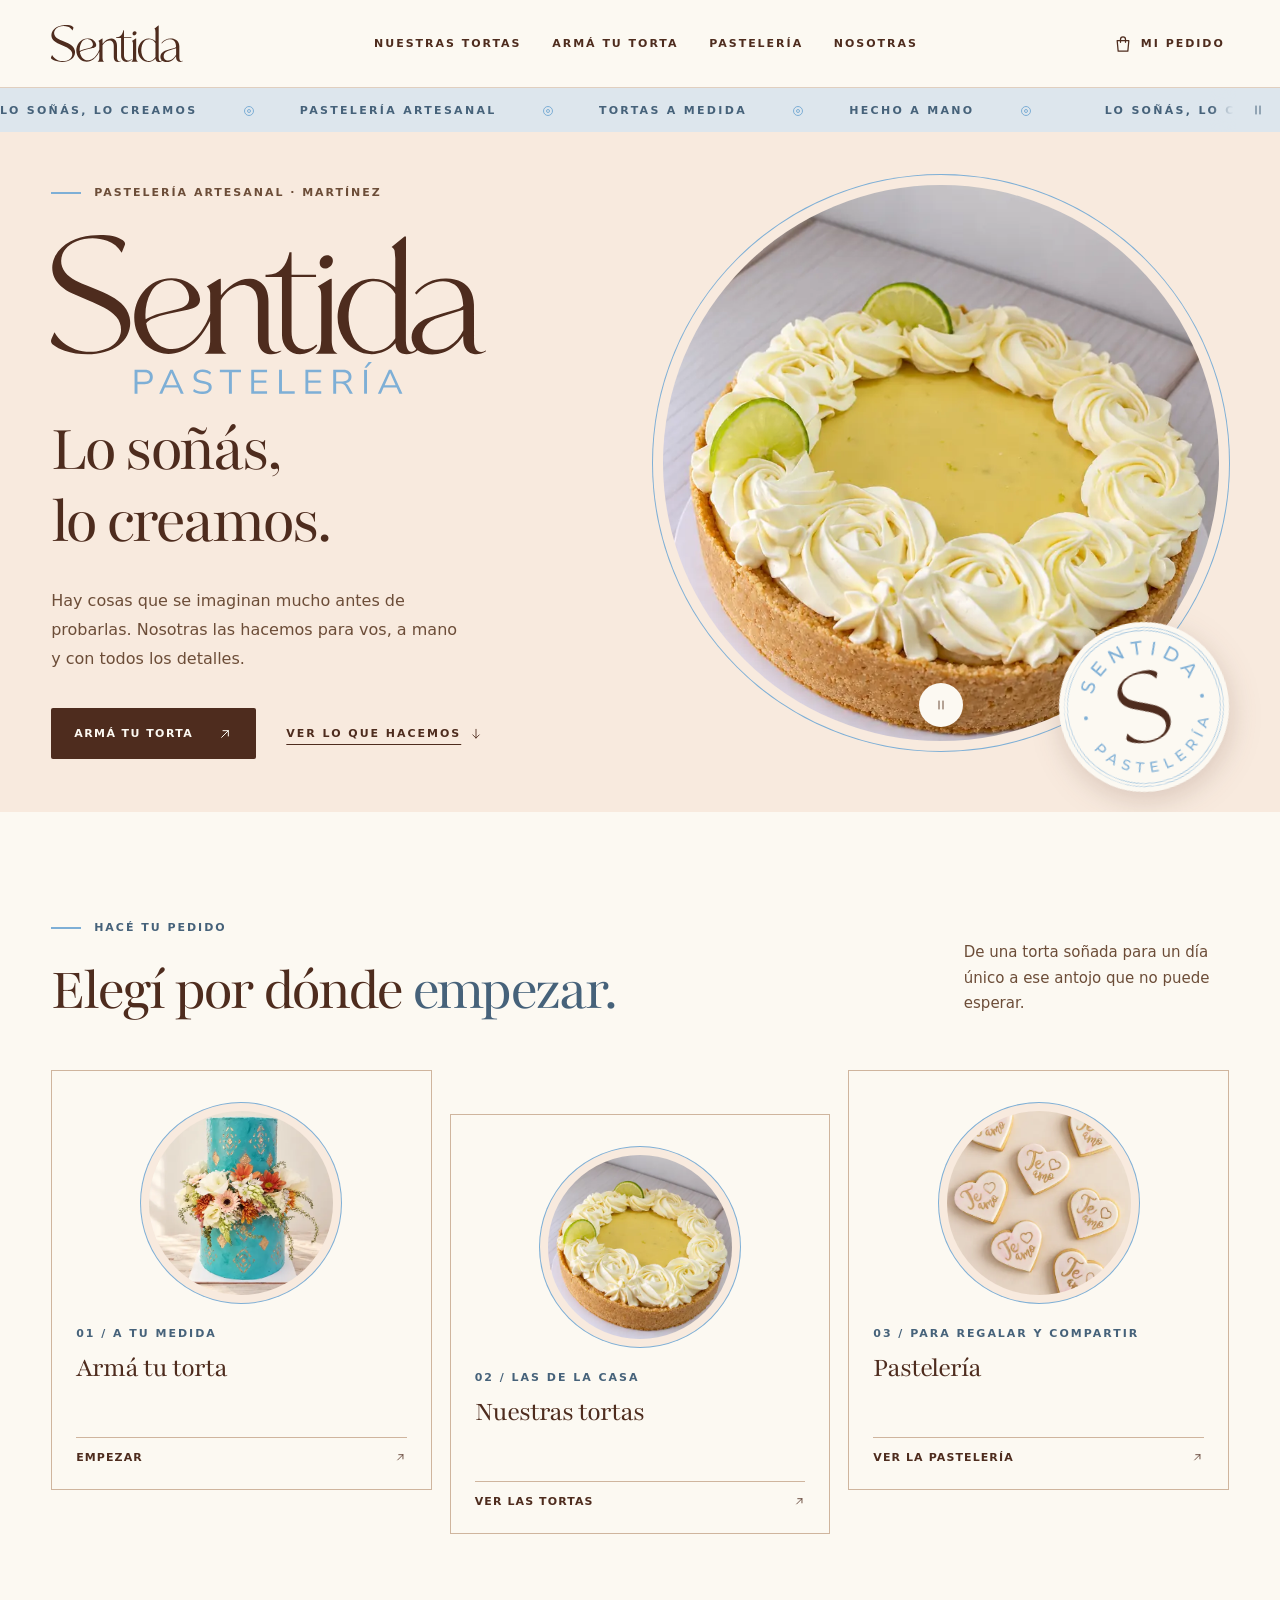
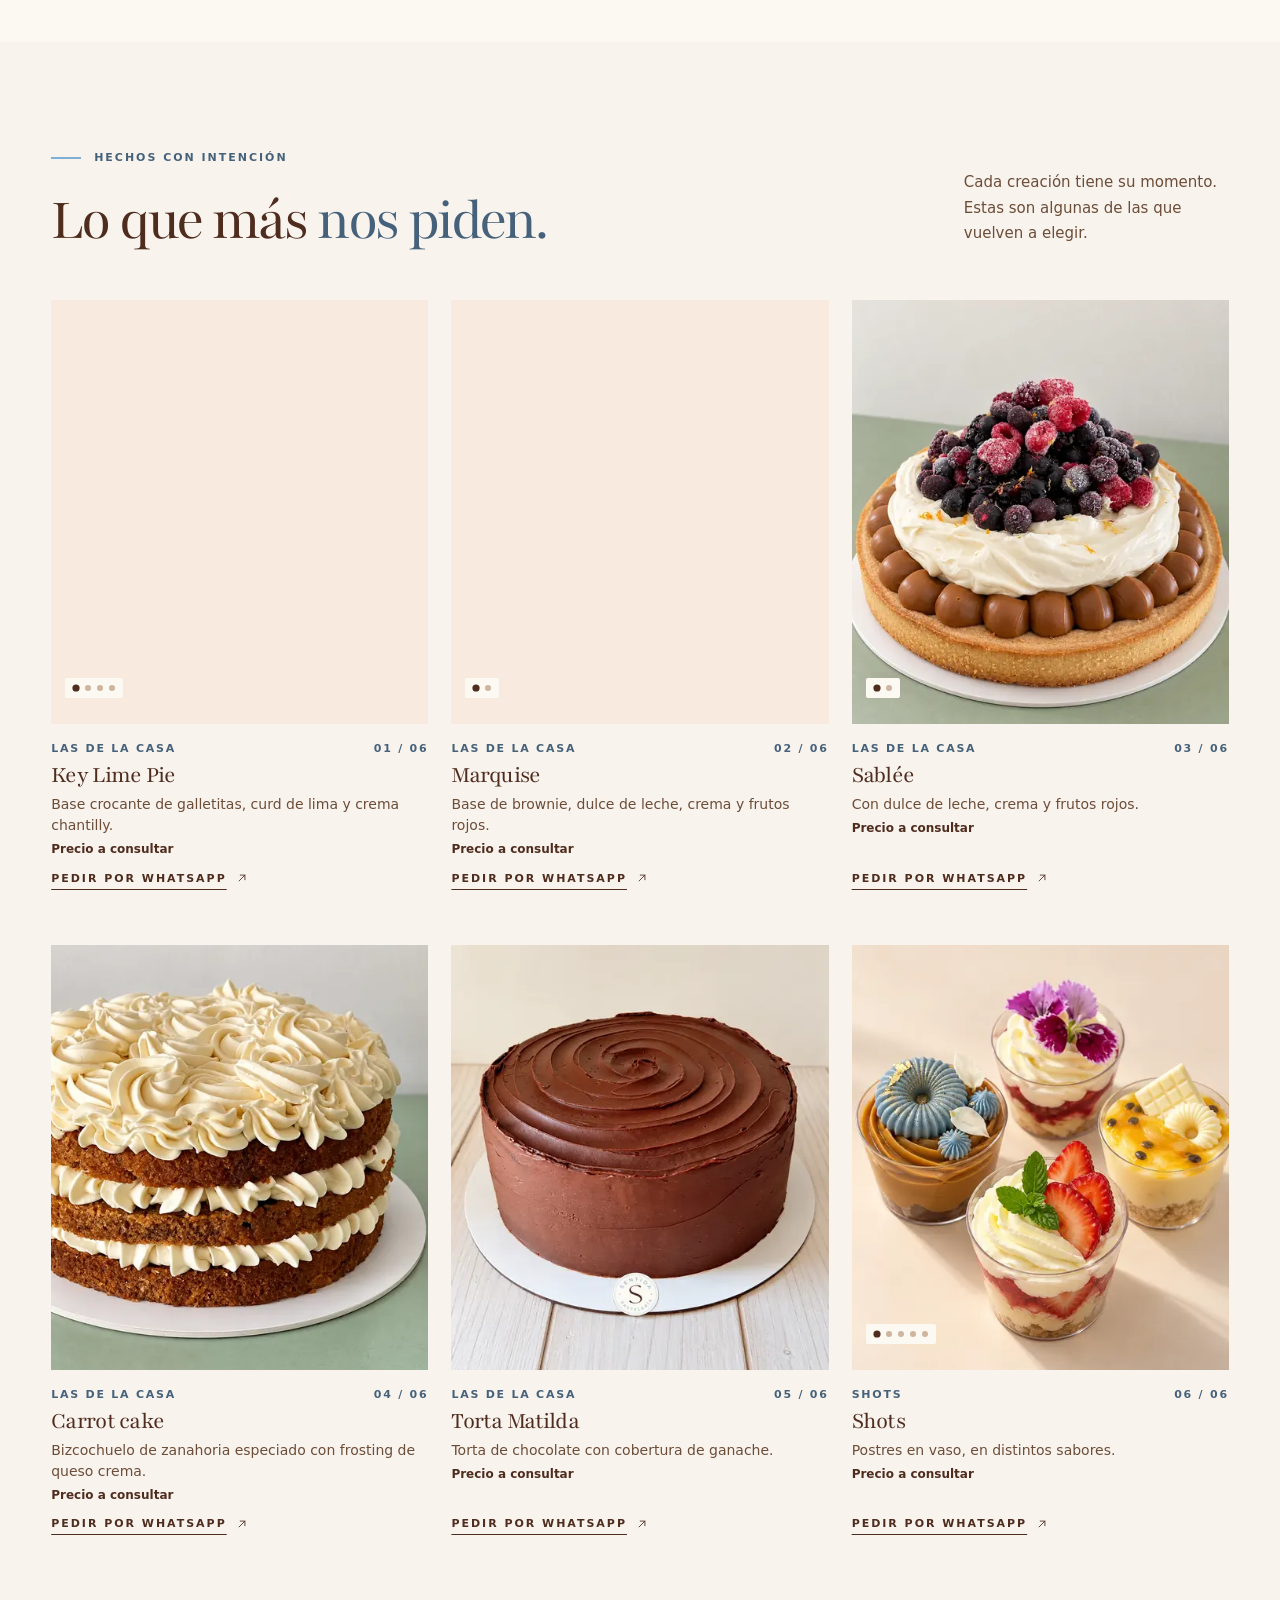
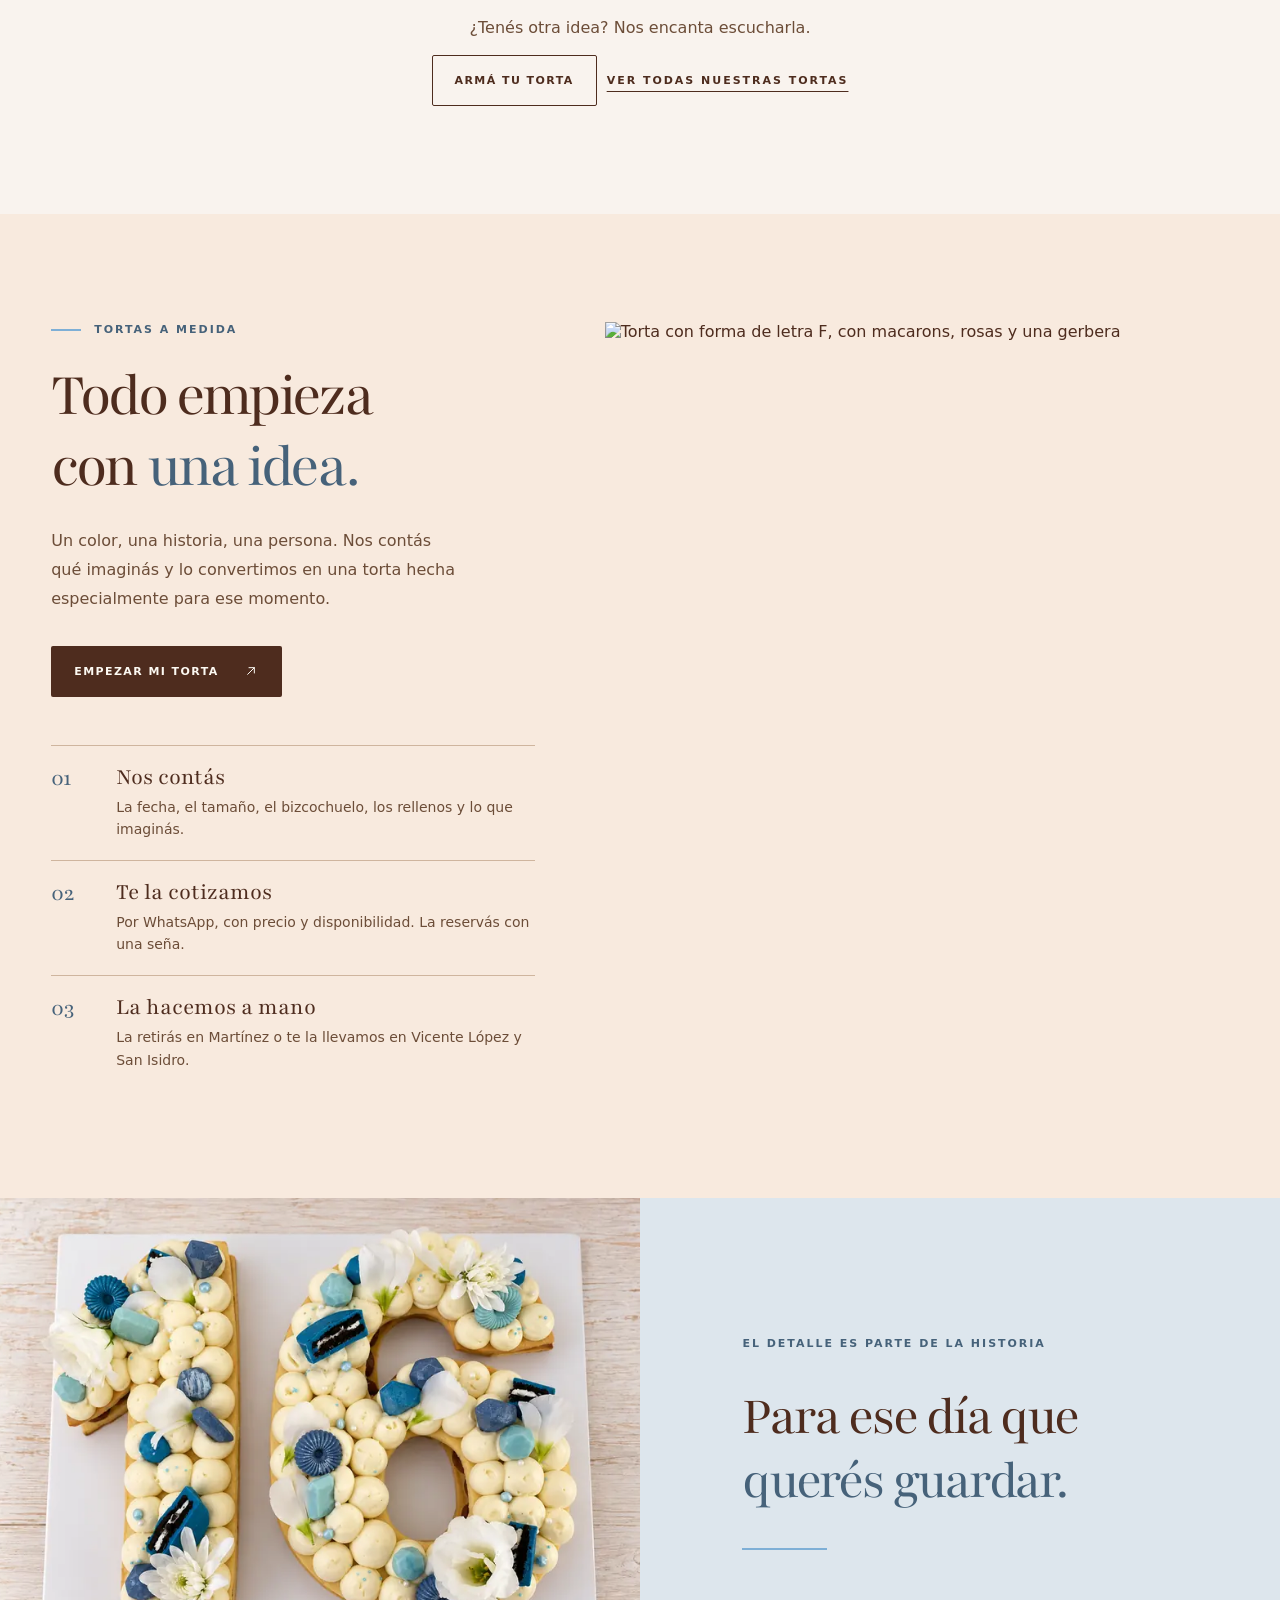
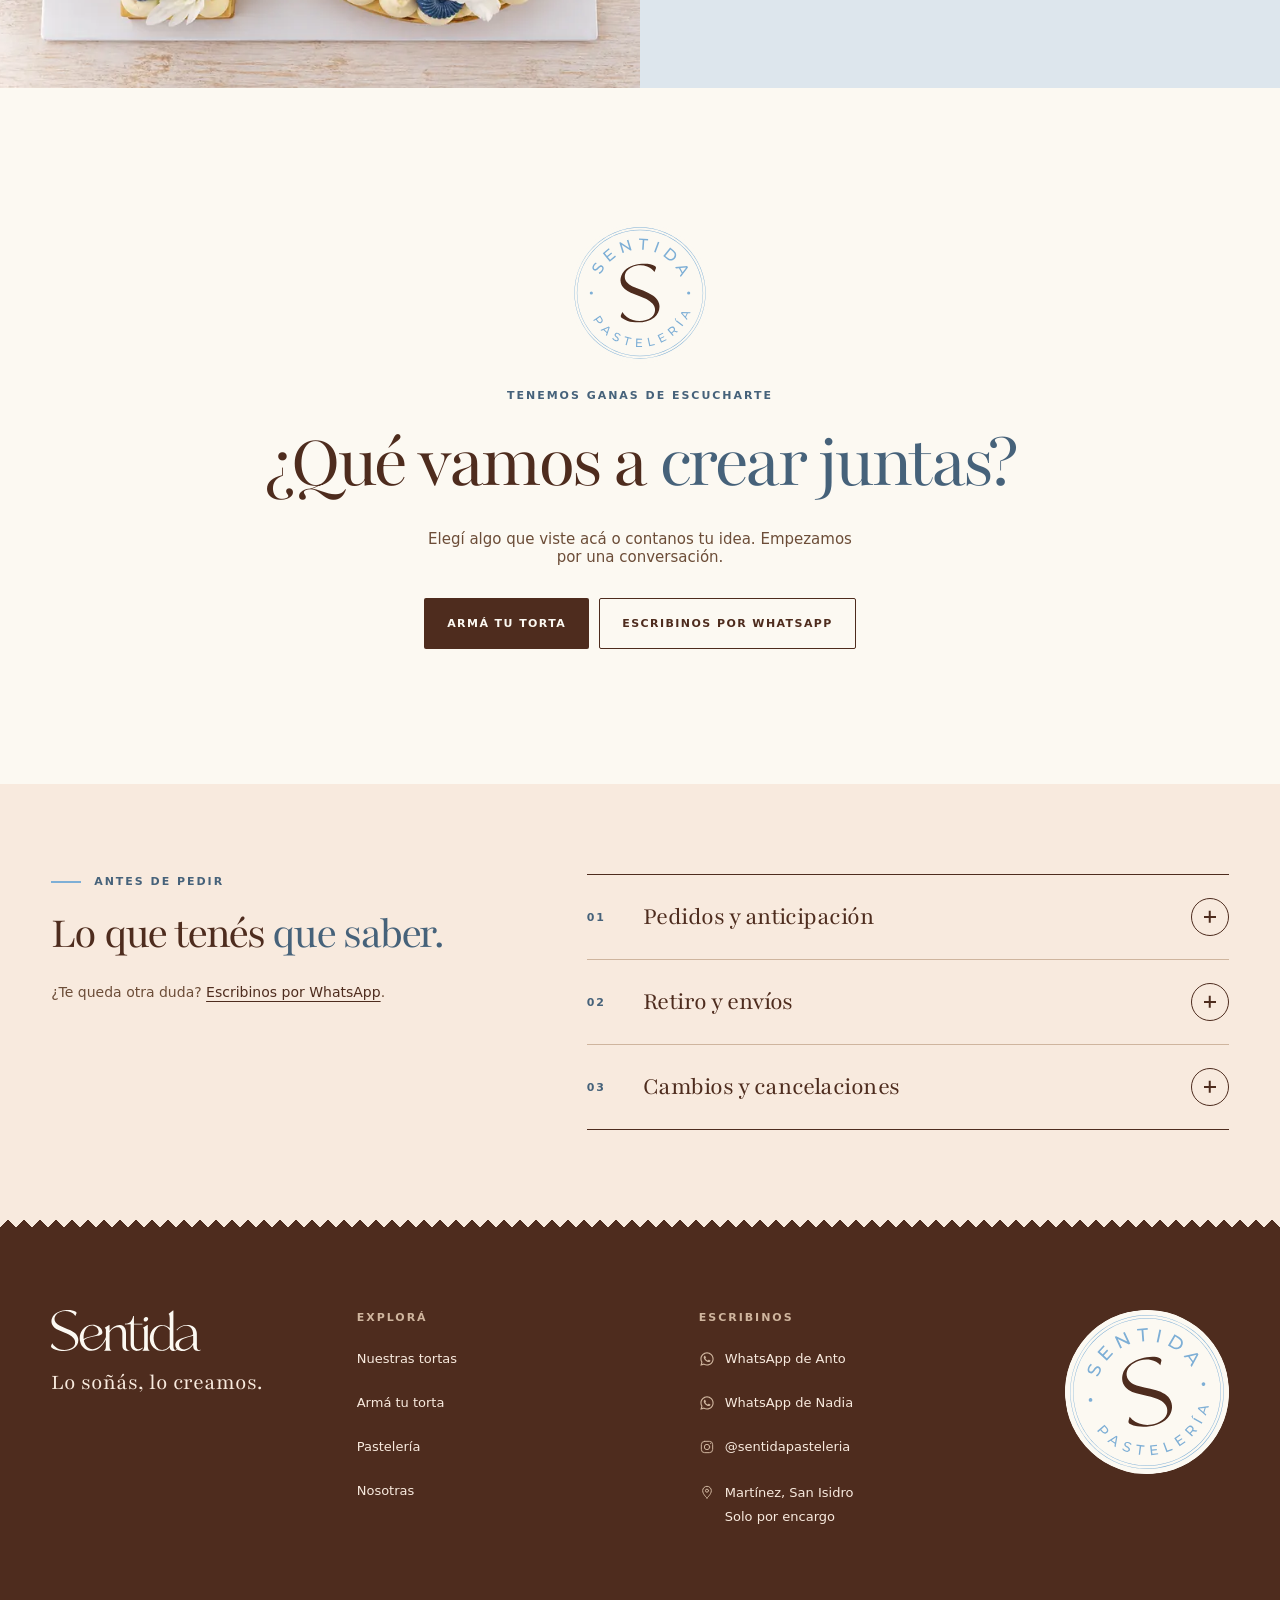
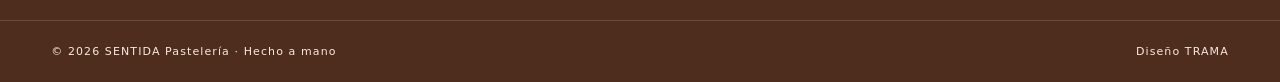
==== index.html @ d83027df "v6: los envíos dicen Vicente López y San Isidro La banda «Antes de pedir», el carrito, el paso 03 de" ====
<!doctype html>
<html lang="es-AR" class="sin-js">
<head>
<meta charset="utf-8">
<meta name="viewport" content="width=device-width, initial-scale=1">
<meta name="color-scheme" content="light">
<title>SENTIDA Pastelería · Lo soñás, lo creamos</title>
<meta name="description" content="Pastelería artesanal por encargo en Martínez, San Isidro. Tortas hechas a mano por Anto y Nadia: nuestras tortas, armá tu torta y pastelería. Armá tu pedido y mandalo por WhatsApp.">
<meta name="theme-color" content="#FCF9F2">
<link rel="canonical" href="https://tramaid.github.io/sentida-pasteleria/">
<link rel="icon" href="assets/marca/favicon.svg" type="image/svg+xml">
<link rel="apple-touch-icon" href="assets/apple-touch-icon.png">

<meta property="og:type" content="website">
<meta property="og:site_name" content="SENTIDA Pastelería">
<meta property="og:title" content="SENTIDA Pastelería · Lo soñás, lo creamos">
<meta property="og:description" content="Pastelería artesanal por encargo en Martínez, San Isidro. Tortas hechas a mano por Anto y Nadia.">
<meta property="og:image" content="https://tramaid.github.io/sentida-pasteleria/assets/og-sentida.jpg">
<meta property="og:image:width" content="1200">
<meta property="og:image:height" content="630">
<meta property="og:image:alt" content="SENTIDA Pastelería: tortas artesanales hechas a mano en Martínez">
<meta property="og:url" content="https://tramaid.github.io/sentida-pasteleria/">
<meta property="og:locale" content="es_AR">
<meta name="twitter:card" content="summary_large_image">

<link rel="preload" href="assets/fuentes/playfair-latin.woff2" as="font" type="font/woff2" crossorigin>
<link rel="stylesheet" href="comun/marca.css">
<link rel="preload" href="assets/fuentes/montserrat-latin.woff2" as="font" type="font/woff2" crossorigin>
<link rel="stylesheet" href="comun/base.css">
<link rel="stylesheet" href="comun/ticket.css">
<link rel="stylesheet" href="comun/tienda.css">
<link rel="stylesheet" href="home.css">
<script>
/* Sin JavaScript la página se ve completa: las puertas son enlaces comunes.
   «js» habilita «Mi pedido»; «mov», el movimiento. */
(function (r) {
  r.classList.remove('sin-js'); r.classList.add('js');
  if (!(window.matchMedia && matchMedia('(prefers-reduced-motion: reduce)').matches)) r.classList.add('mov');
})(document.documentElement);
</script>
<script src="comun/base.js" defer></script>
<script src="comun/menu.js" defer></script>
<script src="comun/pedido-mensaje.js" defer></script>
<script src="comun/carrito.js" data-raiz="" defer></script>
<script src="comun/tienda.js" defer></script>
<script src="home.js" defer></script>

<script type="application/ld+json">
{
  "@context": "https://schema.org",
  "@type": "Bakery",
  "name": "SENTIDA Pastelería",
  "slogan": "Lo soñás, lo creamos",
  "description": "Pastelería artesanal por encargo. Tortas hechas a mano por Anto y Nadia.",
  "url": "https://tramaid.github.io/sentida-pasteleria/",
  "image": "https://tramaid.github.io/sentida-pasteleria/assets/og-sentida.jpg",
  "areaServed": "Zona Norte, Buenos Aires",
  "address": {
    "@type": "PostalAddress",
    "addressLocality": "Martínez",
    "addressRegion": "Buenos Aires",
    "addressCountry": "AR"
  },
  "telephone": ["+5491158300787", "+5491131459646"],
  "sameAs": ["https://www.instagram.com/sentidapasteleria/"]
}
</script>
</head>
<body>
<svg width="0" height="0" style="position:absolute" aria-hidden="true" focusable="false">
  <symbol id="i-flecha" viewBox="0 0 24 24"><path d="M4 12h15M13.5 6.5 19 12l-5.5 5.5"/></symbol>
  <symbol id="i-diagonal" viewBox="0 0 24 24"><path d="M7 17 17 7M9 7h8v8"/></symbol>
  <symbol id="i-abajo" viewBox="0 0 24 24"><path d="M12 4v15M6.5 13.5 12 19l5.5-5.5"/></symbol>
  <symbol id="i-menu" viewBox="0 0 24 24"><path d="M4 7h16M4 12h16M4 17h16"/></symbol>
  <symbol id="i-cerrar" viewBox="0 0 24 24"><path d="m6 6 12 12M18 6 6 18"/></symbol>
  <symbol id="i-bolsa" viewBox="0 0 24 24"><path d="M5 8h14l-1.2 12.5H6.2L5 8Z"/><path d="M9 10V6.5a3 3 0 0 1 6 0V10"/></symbol>
  <symbol id="i-whatsapp" viewBox="0 0 24 24"><path d="M12.04 2C6.58 2 2.13 6.45 2.13 11.91c0 1.75.46 3.46 1.32 4.96L2 22l5.25-1.38a9.87 9.87 0 0 0 4.79 1.22c5.46 0 9.91-4.45 9.91-9.91 0-2.65-1.03-5.14-2.9-7.01A9.82 9.82 0 0 0 12.04 2Zm0 18.13a8.2 8.2 0 0 1-4.19-1.15l-.3-.18-3.11.82.83-3.04-.2-.31a8.17 8.17 0 0 1-1.26-4.36c0-4.54 3.7-8.23 8.24-8.23 2.2 0 4.27.86 5.82 2.41a8.18 8.18 0 0 1 2.41 5.83c0 4.54-3.7 8.23-8.24 8.23Zm4.52-6.17c-.25-.12-1.46-.72-1.69-.8-.22-.09-.39-.13-.55.12-.17.25-.63.8-.78.96-.14.17-.29.19-.54.06-.25-.12-1.05-.38-2-1.23-.74-.66-1.24-1.47-1.38-1.72-.15-.25-.02-.39.11-.51.11-.11.25-.29.37-.44.13-.14.17-.25.25-.41.09-.17.04-.31-.02-.44-.06-.12-.55-1.34-.76-1.83-.2-.48-.4-.41-.55-.42h-.47c-.17 0-.43.06-.66.31-.22.25-.86.84-.86 2.06s.89 2.39 1.01 2.56c.13.16 1.74 2.66 4.22 3.73.59.25 1.05.4 1.41.52.59.19 1.13.16 1.56.1.47-.07 1.46-.6 1.67-1.18.2-.57.2-1.07.14-1.17-.06-.11-.22-.17-.47-.29Z"/></symbol>
</svg>
<a class="saltar" href="#contenido">Saltar al contenido</a>
<p id="nueva-pestana" hidden>Se abre WhatsApp o Instagram en otra pestaña.</p>

<header class="cab">
  <div class="cab-in">
    <a class="cab-marca" href="./" aria-label="SENTIDA Pastelería, inicio"><img class="marca-logo" src="assets/marca/logo.svg" alt="SENTIDA" width="132" height="36"></a>
    <nav class="cab-nav" aria-label="Secciones">
      <a href="tortas/">Nuestras tortas</a><a href="arma-tu-torta/">Armá tu torta</a><a href="pasteleria/">Pastelería</a><a href="nosotras/" class="solo-ancho">Nosotras</a>
    </nav>
    <div class="cab-acc">
      <a class="mi-pedido" href="tortas/#pedido" data-mi-pedido><svg class="ico" aria-hidden="true" focusable="false"><use href="#i-bolsa"/></svg><span class="mi-pedido-t">Mi pedido</span><span class="mi-pedido-n" hidden>0</span></a>
      <details class="menu">
        <summary><span class="menu-abrir">Menú</span><span class="menu-cerrar">Cerrar</span><svg class="ico menu-i-abrir" aria-hidden="true" focusable="false"><use href="#i-menu"/></svg><svg class="ico menu-i-cerrar" aria-hidden="true" focusable="false"><use href="#i-cerrar"/></svg></summary>
        <nav aria-label="Menú">
          <a href="tortas/">Nuestras tortas</a>
          <a href="arma-tu-torta/">Armá tu torta</a>
          <a href="pasteleria/">Pastelería</a>
          <a href="nosotras/">Nosotras</a>
        </nav>
      </details>
    </div>
  </div>
</header>
<div class="marquesina"><div class="marquesina-pista" aria-hidden="true"><span>Lo soñás, lo creamos <i></i> Pastelería artesanal <i></i> Tortas a medida <i></i> Hecho a mano <i></i></span><span>Lo soñás, lo creamos <i></i> Pastelería artesanal <i></i> Tortas a medida <i></i> Hecho a mano <i></i></span></div><button type="button" class="marquesina-pausa" aria-pressed="false" aria-label="Pausar la cinta"><svg class="ico ico-pausar" viewBox="0 0 24 24" aria-hidden="true" focusable="false"><path d="M9 6v12M15 6v12"/></svg><svg class="ico ico-seguir" viewBox="0 0 24 24" aria-hidden="true" focusable="false"><path d="M8 5.5v13l10-6.5-10-6.5Z"/></svg></button></div><!-- /marquesina -->

<main id="contenido">

<section class="hero" aria-labelledby="hero-t">
  <div class="hero-in envoltorio">
    <div class="hero-txt">
      <p class="eti con-linea">Pastelería artesanal · Martínez</p>
      <h1 id="hero-t"><img class="hero-marca" src="assets/marca/logo-pasteleria.svg" alt="Sentida" width="520" height="190"><span class="hero-lema display">Lo soñás,<br>lo creamos.</span></h1>
      <p class="hero-baja">Hay cosas que se imaginan mucho antes de probarlas. Nosotras las hacemos para vos, a mano y con todos los detalles.</p>
      <div class="hero-acc">
        <a class="btn btn-1" href="arma-tu-torta/">Armá tu torta <svg class="ico" aria-hidden="true" focusable="false"><use href="#i-diagonal"/></svg></a>
        <a class="enlace" href="#empezar">Ver lo que hacemos <svg class="ico" aria-hidden="true" focusable="false"><use href="#i-abajo"/></svg></a>
      </div>
    </div>
    <div class="hero-arte">
      <!-- Las fotos se turnan cada 5 s (home.js). La primera carga ya; las demás esperan en el <template> hasta después del load. -->
      <span class="circulo circulo-grande hero-fotos" data-hero-fotos>
        <img class="visible" src="assets/fotos/key-lime-pie-800.webp" srcset="assets/fotos/key-lime-pie-480.webp 480w, assets/fotos/key-lime-pie-800.webp 800w, assets/fotos/key-lime-pie.webp 1000w" sizes="(max-width: 899px) 80vw, 42vw" width="1000" height="1250" alt="Key Lime Pie con rosetas de crema y rodajas de lima" fetchpriority="high">
        <template data-hero-mas>
          <img src="assets/fotos/marquise-800.webp" srcset="assets/fotos/marquise-480.webp 480w, assets/fotos/marquise-800.webp 800w, assets/fotos/marquise.webp 1000w" sizes="(max-width: 899px) 80vw, 42vw" width="1000" height="1333" alt="Marquise de brownie con dulce de leche, crema y frutillas" decoding="async">
          <img src="assets/fotos/cheesecake-ny-2-800.webp" srcset="assets/fotos/cheesecake-ny-2-480.webp 480w, assets/fotos/cheesecake-ny-2-800.webp 800w, assets/fotos/cheesecake-ny-2.webp 1000w" sizes="(max-width: 899px) 80vw, 42vw" width="1000" height="1500" alt="Cheesecake estilo New York con frutos rojos" decoding="async">
          <img src="assets/fotos/frutillas-con-crema-800.webp" srcset="assets/fotos/frutillas-con-crema-480.webp 480w, assets/fotos/frutillas-con-crema-800.webp 800w, assets/fotos/frutillas-con-crema.webp 941w" sizes="(max-width: 899px) 80vw, 42vw" width="941" height="1672" alt="Tarta de frutillas con crema sobre masa sablée" decoding="async">
          <img src="assets/fotos/sablee-ddl-800.webp" srcset="assets/fotos/sablee-ddl-480.webp 480w, assets/fotos/sablee-ddl-800.webp 800w, assets/fotos/sablee-ddl.webp 1000w" sizes="(max-width: 899px) 80vw, 42vw" width="1000" height="1250" alt="Sablée con dulce de leche, crema y frutos rojos" decoding="async">
          <img src="assets/fotos/pavlova-800.webp" srcset="assets/fotos/pavlova-480.webp 480w, assets/fotos/pavlova-800.webp 800w, assets/fotos/pavlova.webp 1000w" sizes="(max-width: 899px) 80vw, 42vw" width="1000" height="1250" alt="Pavlova con crema, curd de lima y frutas de estación" decoding="async">
          <img src="assets/fotos/choco-oreo-800.webp" srcset="assets/fotos/choco-oreo-480.webp 480w, assets/fotos/choco-oreo-800.webp 800w, assets/fotos/choco-oreo.webp 1000w" sizes="(max-width: 899px) 80vw, 42vw" width="1000" height="1250" alt="Torta Choco Oreo con galletitas enteras arriba" decoding="async">
          <img src="assets/fotos/cheesecake-marroc-800.webp" srcset="assets/fotos/cheesecake-marroc-480.webp 480w, assets/fotos/cheesecake-marroc-800.webp 800w, assets/fotos/cheesecake-marroc.webp 1000w" sizes="(max-width: 899px) 80vw, 42vw" width="1000" height="1333" alt="Cheesecake con cobertura de chocolate y trozos de Marroc" decoding="async">
          <img src="assets/fotos/torta-matilda-800.webp" srcset="assets/fotos/torta-matilda-480.webp 480w, assets/fotos/torta-matilda-800.webp 800w, assets/fotos/torta-matilda.webp 1000w" sizes="(max-width: 899px) 80vw, 42vw" width="1000" height="1250" alt="Torta Matilda de chocolate con ganache en remolino" decoding="async">
        </template>
        <button type="button" class="hero-pausa" aria-pressed="false" aria-label="Pausar las fotos" hidden><svg class="ico ico-pausar" viewBox="0 0 24 24" aria-hidden="true" focusable="false"><path d="M9 6v12M15 6v12"/></svg><svg class="ico ico-seguir" viewBox="0 0 24 24" aria-hidden="true" focusable="false"><path d="M8 5.5v13l10-6.5-10-6.5Z"/></svg></button>
      </span>
      <img class="hero-sello" src="assets/marca/sello.svg" alt="" width="170" height="170">
    </div>
  </div>
</section>

<section class="empezar seccion envoltorio" id="empezar" aria-labelledby="empezar-t">
  <div class="titulo-seccion">
    <div><p class="eti con-linea">Hacé tu pedido</p><h2 class="display" id="empezar-t">Elegí por dónde <span class="acento">empezar.</span></h2></div>
    <p>De una torta soñada para un día único a ese antojo que no puede esperar.</p>
  </div>
  <ul class="puertas" role="list">
    <li><a class="puerta" href="arma-tu-torta/"><span class="circulo"><img src="assets/fotos/deco-dos-pisos-480.webp" width="480" height="600" alt="" loading="lazy" decoding="async"></span><span class="puerta-n">01 / A tu medida</span><h3 class="display">Armá tu torta</h3><span class="puerta-ir">Empezar <svg class="ico" aria-hidden="true" focusable="false"><use href="#i-diagonal"/></svg></span></a></li>
    <li><a class="puerta" href="tortas/"><span class="circulo"><img src="assets/fotos/key-lime-pie-480.webp" width="1000" height="1250" alt="" loading="lazy" decoding="async"></span><span class="puerta-n">02 / Las de la casa</span><h3 class="display">Nuestras tortas</h3><span class="puerta-ir">Ver las tortas <svg class="ico" aria-hidden="true" focusable="false"><use href="#i-diagonal"/></svg></span></a></li>
    <li><a class="puerta" href="pasteleria/"><span class="circulo"><img src="assets/fotos/galletas-te-amo-480.webp" width="1000" height="1250" alt="" loading="lazy" decoding="async"></span><span class="puerta-n">03 / Para regalar y compartir</span><h3 class="display">Pastelería</h3><span class="puerta-ir">Ver la pastelería <svg class="ico" aria-hidden="true" focusable="false"><use href="#i-diagonal"/></svg></span></a></li>
  </ul>
</section>

<section class="destacados seccion" id="destacados" aria-labelledby="destacados-t">
  <div class="envoltorio">
    <div class="titulo-seccion">
      <div><p class="eti con-linea">Hechos con intención</p><h2 class="display" id="destacados-t">Lo que más <span class="acento">nos piden.</span></h2></div>
      <p>Cada creación tiene su momento. Estas son algunas de las que vuelven a elegir.</p>
    </div>
    <ul class="productos productos-destacados" role="list">
<!-- destacados:inicio -->
      <li class="producto" id="key-lime-pie" data-producto="key-lime-pie" data-nombre="Key Lime Pie">
        <div class="producto-foto galeria" data-galeria><div class="galeria-tira" tabindex="0" role="group" aria-label="Fotos de Key Lime Pie"><img src="assets/fotos/key-lime-pie-480.webp" srcset="assets/fotos/key-lime-pie-480.webp 480w, assets/fotos/key-lime-pie-800.webp 800w, assets/fotos/key-lime-pie.webp 1000w" sizes="(max-width: 1099px) 45vw, 24vw" width="1000" height="1250" alt="" loading="lazy" decoding="async"><img src="assets/fotos/key-lime-pie-2-480.webp" srcset="assets/fotos/key-lime-pie-2-480.webp 480w, assets/fotos/key-lime-pie-2-800.webp 800w, assets/fotos/key-lime-pie-2.webp 941w" sizes="(max-width: 1099px) 45vw, 24vw" width="941" height="1672" alt="" loading="lazy" decoding="async"><img src="assets/fotos/key-lime-pie-3-480.webp" srcset="assets/fotos/key-lime-pie-3-480.webp 480w, assets/fotos/key-lime-pie-3-800.webp 800w, assets/fotos/key-lime-pie-3.webp 1000w" sizes="(max-width: 1099px) 45vw, 24vw" width="1000" height="1250" alt="" loading="lazy" decoding="async"><img src="assets/fotos/key-lime-pie-4-480.webp" srcset="assets/fotos/key-lime-pie-4-480.webp 480w, assets/fotos/key-lime-pie-4-800.webp 800w, assets/fotos/key-lime-pie-4.webp 1000w" sizes="(max-width: 1099px) 45vw, 24vw" width="1000" height="1250" alt="" loading="lazy" decoding="async"></div><button type="button" class="galeria-flecha galeria-ant" aria-label="Foto anterior" hidden><svg class="ico" viewBox="0 0 24 24" aria-hidden="true" focusable="false"><path d="M14.5 6 8.5 12l6 6"/></svg></button><button type="button" class="galeria-flecha galeria-sig" aria-label="Foto siguiente" hidden><svg class="ico" viewBox="0 0 24 24" aria-hidden="true" focusable="false"><path d="m9.5 6 6 6-6 6"/></svg></button><span class="galeria-puntos" aria-hidden="true" hidden><span class="actual"></span><span></span><span></span><span></span></span><span class="galeria-estado sr" aria-live="polite">Foto 1 de 4</span><button type="button" class="producto-agregar" aria-label="Agregar al pedido: Key Lime Pie" hidden>+</button></div>
        <p class="producto-meta"><span class="producto-tipo">Las de la casa</span><span>01 / 06</span></p>
        <h3 class="display">Key Lime Pie</h3>
        <p class="producto-desc">Base crocante de galletitas, curd de lima y crema chantilly.</p>
        <p class="producto-precio">Precio a consultar</p>
        <div class="producto-acc">
          <a class="enlace producto-wa" href="https://wa.me/5491158300787?text=Hola%20SENTIDA%2C%20quiero%20pedir%3A%20Key%20Lime%20Pie.%0APara%3A%0ACantidad%3A" target="_blank" rel="noopener" aria-describedby="nueva-pestana">Pedir por WhatsApp <svg class="ico" aria-hidden="true" focusable="false"><use href="#i-diagonal"/></svg></a>
          <span class="contador" hidden><button type="button" data-menos aria-label="Uno menos de Key Lime Pie">−</button><output aria-live="off">0</output><button type="button" data-mas aria-label="Uno más de Key Lime Pie">+</button></span>
        </div>
      </li>
      <li class="producto" id="marquise" data-producto="marquise" data-nombre="Marquise">
        <div class="producto-foto galeria" data-galeria><div class="galeria-tira" tabindex="0" role="group" aria-label="Fotos de Marquise"><img src="assets/fotos/marquise-480.webp" srcset="assets/fotos/marquise-480.webp 480w, assets/fotos/marquise-800.webp 800w, assets/fotos/marquise.webp 1000w" sizes="(max-width: 1099px) 45vw, 24vw" width="1000" height="1333" alt="" loading="lazy" decoding="async"><img src="assets/fotos/marquise-2-480.webp" srcset="assets/fotos/marquise-2-480.webp 480w, assets/fotos/marquise-2-800.webp 800w, assets/fotos/marquise-2.webp 941w" sizes="(max-width: 1099px) 45vw, 24vw" width="941" height="1672" alt="" loading="lazy" decoding="async"></div><button type="button" class="galeria-flecha galeria-ant" aria-label="Foto anterior" hidden><svg class="ico" viewBox="0 0 24 24" aria-hidden="true" focusable="false"><path d="M14.5 6 8.5 12l6 6"/></svg></button><button type="button" class="galeria-flecha galeria-sig" aria-label="Foto siguiente" hidden><svg class="ico" viewBox="0 0 24 24" aria-hidden="true" focusable="false"><path d="m9.5 6 6 6-6 6"/></svg></button><span class="galeria-puntos" aria-hidden="true" hidden><span class="actual"></span><span></span></span><span class="galeria-estado sr" aria-live="polite">Foto 1 de 2</span><button type="button" class="producto-agregar" aria-label="Agregar al pedido: Marquise" hidden>+</button></div>
        <p class="producto-meta"><span class="producto-tipo">Las de la casa</span><span>02 / 06</span></p>
        <h3 class="display">Marquise</h3>
        <p class="producto-desc">Base de brownie, dulce de leche, crema y frutos rojos.</p>
        <p class="producto-precio">Precio a consultar</p>
        <div class="producto-acc">
          <a class="enlace producto-wa" href="https://wa.me/5491158300787?text=Hola%20SENTIDA%2C%20quiero%20pedir%3A%20Marquise.%0APara%3A%0ACantidad%3A" target="_blank" rel="noopener" aria-describedby="nueva-pestana">Pedir por WhatsApp <svg class="ico" aria-hidden="true" focusable="false"><use href="#i-diagonal"/></svg></a>
          <span class="contador" hidden><button type="button" data-menos aria-label="Uno menos de Marquise">−</button><output aria-live="off">0</output><button type="button" data-mas aria-label="Uno más de Marquise">+</button></span>
        </div>
      </li>
      <li class="producto" id="sablee" data-producto="sablee" data-nombre="Sablée">
        <div class="producto-foto galeria" data-galeria><div class="galeria-tira" tabindex="0" role="group" aria-label="Fotos de Sablée"><img src="assets/fotos/sablee-ddl-480.webp" srcset="assets/fotos/sablee-ddl-480.webp 480w, assets/fotos/sablee-ddl-800.webp 800w, assets/fotos/sablee-ddl.webp 1000w" sizes="(max-width: 1099px) 45vw, 24vw" width="1000" height="1250" alt="" loading="lazy" decoding="async"><img src="assets/fotos/sablee-ddl-2-480.webp" srcset="assets/fotos/sablee-ddl-2-480.webp 480w, assets/fotos/sablee-ddl-2-800.webp 800w, assets/fotos/sablee-ddl-2.webp 1000w" sizes="(max-width: 1099px) 45vw, 24vw" width="1000" height="1250" alt="" loading="lazy" decoding="async"></div><button type="button" class="galeria-flecha galeria-ant" aria-label="Foto anterior" hidden><svg class="ico" viewBox="0 0 24 24" aria-hidden="true" focusable="false"><path d="M14.5 6 8.5 12l6 6"/></svg></button><button type="button" class="galeria-flecha galeria-sig" aria-label="Foto siguiente" hidden><svg class="ico" viewBox="0 0 24 24" aria-hidden="true" focusable="false"><path d="m9.5 6 6 6-6 6"/></svg></button><span class="galeria-puntos" aria-hidden="true" hidden><span class="actual"></span><span></span></span><span class="galeria-estado sr" aria-live="polite">Foto 1 de 2</span><button type="button" class="producto-agregar" aria-label="Agregar al pedido: Sablée" hidden>+</button></div>
        <p class="producto-meta"><span class="producto-tipo">Las de la casa</span><span>03 / 06</span></p>
        <h3 class="display">Sablée</h3>
        <p class="producto-desc">Con dulce de leche, crema y frutos rojos.</p>
        <p class="producto-precio">Precio a consultar</p>
        <div class="producto-acc">
          <a class="enlace producto-wa" href="https://wa.me/5491158300787?text=Hola%20SENTIDA%2C%20quiero%20pedir%3A%20Sabl%C3%A9e.%0APara%3A%0ACantidad%3A" target="_blank" rel="noopener" aria-describedby="nueva-pestana">Pedir por WhatsApp <svg class="ico" aria-hidden="true" focusable="false"><use href="#i-diagonal"/></svg></a>
          <span class="contador" hidden><button type="button" data-menos aria-label="Uno menos de Sablée">−</button><output aria-live="off">0</output><button type="button" data-mas aria-label="Uno más de Sablée">+</button></span>
        </div>
      </li>
      <li class="producto" id="carrot-cake" data-producto="carrot-cake" data-nombre="Carrot cake">
        <div class="producto-foto"><img src="assets/fotos/carrot-cake-480.webp" srcset="assets/fotos/carrot-cake-480.webp 480w, assets/fotos/carrot-cake-800.webp 800w, assets/fotos/carrot-cake.webp 1000w" sizes="(max-width: 1099px) 45vw, 24vw" width="1000" height="1500" alt="" loading="lazy" decoding="async"><button type="button" class="producto-agregar" aria-label="Agregar al pedido: Carrot cake" hidden>+</button></div>
        <p class="producto-meta"><span class="producto-tipo">Las de la casa</span><span>04 / 06</span></p>
        <h3 class="display">Carrot cake</h3>
        <p class="producto-desc">Bizcochuelo de zanahoria especiado con frosting de queso crema.</p>
        <p class="producto-precio">Precio a consultar</p>
        <div class="producto-acc">
          <a class="enlace producto-wa" href="https://wa.me/5491158300787?text=Hola%20SENTIDA%2C%20quiero%20pedir%3A%20Carrot%20cake.%0APara%3A%0ACantidad%3A" target="_blank" rel="noopener" aria-describedby="nueva-pestana">Pedir por WhatsApp <svg class="ico" aria-hidden="true" focusable="false"><use href="#i-diagonal"/></svg></a>
          <span class="contador" hidden><button type="button" data-menos aria-label="Uno menos de Carrot cake">−</button><output aria-live="off">0</output><button type="button" data-mas aria-label="Uno más de Carrot cake">+</button></span>
        </div>
      </li>
      <li class="producto" id="torta-matilda" data-producto="torta-matilda" data-nombre="Torta Matilda">
        <div class="producto-foto"><img src="assets/fotos/torta-matilda-480.webp" srcset="assets/fotos/torta-matilda-480.webp 480w, assets/fotos/torta-matilda-800.webp 800w, assets/fotos/torta-matilda.webp 1000w" sizes="(max-width: 1099px) 45vw, 24vw" width="1000" height="1250" alt="" loading="lazy" decoding="async"><button type="button" class="producto-agregar" aria-label="Agregar al pedido: Torta Matilda" hidden>+</button></div>
        <p class="producto-meta"><span class="producto-tipo">Las de la casa</span><span>05 / 06</span></p>
        <h3 class="display">Torta Matilda</h3>
        <p class="producto-desc">Torta de chocolate con cobertura de ganache.</p>
        <p class="producto-precio">Precio a consultar</p>
        <div class="producto-acc">
          <a class="enlace producto-wa" href="https://wa.me/5491158300787?text=Hola%20SENTIDA%2C%20quiero%20pedir%3A%20Torta%20Matilda.%0APara%3A%0ACantidad%3A" target="_blank" rel="noopener" aria-describedby="nueva-pestana">Pedir por WhatsApp <svg class="ico" aria-hidden="true" focusable="false"><use href="#i-diagonal"/></svg></a>
          <span class="contador" hidden><button type="button" data-menos aria-label="Uno menos de Torta Matilda">−</button><output aria-live="off">0</output><button type="button" data-mas aria-label="Uno más de Torta Matilda">+</button></span>
        </div>
      </li>
      <li class="producto" id="shots" data-producto="shots" data-nombre="Shots">
        <div class="producto-foto galeria" data-galeria><div class="galeria-tira" tabindex="0" role="group" aria-label="Fotos de Shots"><img src="assets/fotos/shots-480.webp" srcset="assets/fotos/shots-480.webp 480w, assets/fotos/shots-800.webp 800w, assets/fotos/shots.webp 1000w" sizes="(max-width: 1099px) 45vw, 24vw" width="1000" height="1250" alt="" loading="lazy" decoding="async"><img src="assets/fotos/vasitos-flores-480.webp" srcset="assets/fotos/vasitos-flores-480.webp 480w, assets/fotos/vasitos-flores-800.webp 800w, assets/fotos/vasitos-flores.webp 1000w" sizes="(max-width: 1099px) 45vw, 24vw" width="1000" height="1333" alt="" loading="lazy" decoding="async"><img src="assets/fotos/vasitos-frutillas-480.webp" srcset="assets/fotos/vasitos-frutillas-480.webp 480w, assets/fotos/vasitos-frutillas-800.webp 800w, assets/fotos/vasitos-frutillas.webp 898w" sizes="(max-width: 1099px) 45vw, 24vw" width="898" height="1200" alt="" loading="lazy" decoding="async"><img src="assets/fotos/vasitos-maracuya-480.webp" srcset="assets/fotos/vasitos-maracuya-480.webp 480w, assets/fotos/vasitos-maracuya-800.webp 800w, assets/fotos/vasitos-maracuya.webp 900w" sizes="(max-width: 1099px) 45vw, 24vw" width="900" height="1125" alt="" loading="lazy" decoding="async"><img src="assets/fotos/vasitos-ddl-480.webp" srcset="assets/fotos/vasitos-ddl-480.webp 480w, assets/fotos/vasitos-ddl.webp 675w" sizes="(max-width: 1099px) 45vw, 24vw" width="675" height="1200" alt="" loading="lazy" decoding="async"></div><button type="button" class="galeria-flecha galeria-ant" aria-label="Foto anterior" hidden><svg class="ico" viewBox="0 0 24 24" aria-hidden="true" focusable="false"><path d="M14.5 6 8.5 12l6 6"/></svg></button><button type="button" class="galeria-flecha galeria-sig" aria-label="Foto siguiente" hidden><svg class="ico" viewBox="0 0 24 24" aria-hidden="true" focusable="false"><path d="m9.5 6 6 6-6 6"/></svg></button><span class="galeria-puntos" aria-hidden="true" hidden><span class="actual"></span><span></span><span></span><span></span><span></span></span><span class="galeria-estado sr" aria-live="polite">Foto 1 de 5</span><button type="button" class="producto-agregar" aria-label="Agregar al pedido: Shots" hidden>+</button></div>
        <p class="producto-meta"><span class="producto-tipo">Shots</span><span>06 / 06</span></p>
        <h3 class="display">Shots</h3>
        <p class="producto-desc">Postres en vaso, en distintos sabores.</p>
        <p class="producto-precio">Precio a consultar</p>
        <div class="producto-acc">
          <a class="enlace producto-wa" href="https://wa.me/5491158300787?text=Hola%20SENTIDA%2C%20quiero%20pedir%3A%20Shots.%0APara%3A%0ACantidad%3A" target="_blank" rel="noopener" aria-describedby="nueva-pestana">Pedir por WhatsApp <svg class="ico" aria-hidden="true" focusable="false"><use href="#i-diagonal"/></svg></a>
          <span class="contador" hidden><button type="button" data-menos aria-label="Uno menos de Shots">−</button><output aria-live="off">0</output><button type="button" data-mas aria-label="Uno más de Shots">+</button></span>
        </div>
      </li>
<!-- destacados:fin -->
    </ul>
    <div class="destacados-pie">
      <p>¿Tenés otra idea? Nos encanta escucharla.</p>
      <p class="botones"><a class="btn btn-2" href="arma-tu-torta/">Armá tu torta</a><a class="enlace" href="tortas/">Ver todas nuestras tortas</a></p>
    </div>
  </div>
</section>

<section class="idea seccion" aria-labelledby="idea-t">
  <div class="envoltorio idea-in">
    <div class="idea-txt">
      <p class="eti con-linea">Tortas a medida</p>
      <h2 class="display" id="idea-t">Todo empieza<br>con <span class="acento">una idea.</span></h2>
      <p>Un color, una historia, una persona. Nos contás qué imaginás y lo convertimos en una torta hecha especialmente para ese momento.</p>
      <a class="btn btn-1" href="arma-tu-torta/">Empezar mi torta <svg class="ico" aria-hidden="true" focusable="false"><use href="#i-diagonal"/></svg></a>
    </div>
    <figure class="idea-foto"><img src="assets/fotos/hero-letra-f-1400.webp" srcset="assets/fotos/hero-letra-f-800.webp 800w, assets/fotos/hero-letra-f-1400.webp 1400w" sizes="(max-width: 899px) 100vw, 50vw" width="2048" height="3072" alt="Torta con forma de letra F, con macarons, rosas y una gerbera" loading="lazy" decoding="async"></figure>
    <ol class="idea-pasos" role="list">
      <li><span class="idea-n display">01</span><h3 class="display">Nos contás</h3><p>La fecha, el tamaño, el bizcochuelo, los rellenos y lo que imaginás.</p></li>
      <li><span class="idea-n display">02</span><h3 class="display">Te la cotizamos</h3><p>Por WhatsApp, con precio y disponibilidad. La reservás con una seña.</p></li>
      <li><span class="idea-n display">03</span><h3 class="display">La hacemos a mano</h3><p>La retirás en Martínez o te la llevamos en Vicente López y San Isidro.</p></li>
    </ol>
  </div>
</section>

<section class="banda" aria-label="Para ese día">
  <div class="banda-foto"><img src="assets/fotos/deco-16-800.webp" srcset="assets/fotos/deco-16-480.webp 480w, assets/fotos/deco-16-800.webp 800w, assets/fotos/deco-16.webp 1000w" sizes="(max-width: 899px) 100vw, 50vw" width="1000" height="750" alt="" loading="lazy" decoding="async"></div>
  <div class="banda-txt">
    <p class="eti">El detalle es parte de la historia</p>
    <p class="banda-frase display">Para ese día que <span class="acento">querés guardar.</span></p>
    <span class="banda-linea" aria-hidden="true"></span>
  </div>
</section>

<section class="cierre seccion envoltorio" aria-labelledby="cierre-t">
  <img class="cierre-sello" src="assets/marca/sello.svg" alt="" width="140" height="140" loading="lazy">
  <p class="eti">Tenemos ganas de escucharte</p>
  <h2 class="display" id="cierre-t">¿Qué vamos a <span class="acento">crear juntas?</span></h2>
  <p>Elegí algo que viste acá o contanos tu idea. Empezamos por una conversación.</p>
  <p class="botones"><a class="btn btn-1" href="arma-tu-torta/">Armá tu torta</a><a class="btn btn-2" href="https://wa.me/5491158300787?text=Hola%20SENTIDA%2C%20quiero%20hacer%20una%20consulta." target="_blank" rel="noopener" aria-describedby="nueva-pestana">Escribinos por WhatsApp</a></p>
</section>

</main>

<aside class="saber" aria-labelledby="saber-t">
  <div class="saber-in envoltorio">
    <div class="saber-cab">
      <p class="eti con-linea">Antes de pedir</p>
      <h2 class="display" id="saber-t">Lo que tenés <span class="acento">que saber.</span></h2>
      <p>¿Te queda otra duda? <a href="https://wa.me/5491158300787?text=Hola%20SENTIDA%2C%20tengo%20una%20consulta." target="_blank" rel="noopener" aria-describedby="nueva-pestana">Escribinos por WhatsApp</a>.</p>
    </div>
    <div class="saber-lista">
      <details class="saber-item">
        <summary><span class="saber-n" aria-hidden="true">01</span><span class="saber-t">Pedidos y anticipación</span><span class="saber-mas" aria-hidden="true"></span></summary>
        <div class="saber-cuerpo">
          <ul role="list">
            <li>Trabajamos por encargo y con cupo por día: cuanto antes nos escribas, mejor.</li>
            <li>Nuestras tortas: pedilas con 48 h.</li>
            <li>Pastelería: de 4 a 7 días, según el trabajo.</li>
            <li>Tortas decoradas: armala en <a href="arma-tu-torta/">Armá tu torta</a> y te confirmamos fecha y presupuesto por WhatsApp.</li>
          </ul>
        </div>
      </details>
      <details class="saber-item">
        <summary><span class="saber-n" aria-hidden="true">02</span><span class="saber-t">Retiro y envíos</span><span class="saber-mas" aria-hidden="true"></span></summary>
        <!-- Pendiente: Anto y Nadia confirman los horarios de retiro y hasta dónde llega el envío (las zonas: hoy, lo que entendemos, Vicente López y San Isidro). -->
        <div class="saber-cuerpo saber-dos">
          <div>
            <h3 class="saber-sub">Retiro en Martínez, San Isidro</h3>
            <ul role="list"><li>Coordinamos el día y el horario por WhatsApp.</li></ul>
          </div>
          <div>
            <h3 class="saber-sub">Envíos a Vicente López y San Isidro</h3>
            <ul role="list"><li>Te pasamos el costo por WhatsApp. Si estás en otra zona, consultanos.</li></ul>
          </div>
        </div>
      </details>
      <details class="saber-item">
        <summary><span class="saber-n" aria-hidden="true">03</span><span class="saber-t">Cambios y cancelaciones</span><span class="saber-mas" aria-hidden="true"></span></summary>
        <!-- Provisorio: los plazos de cambios y cancelaciones esperan la confirmación de Anto y Nadia. -->
        <div class="saber-cuerpo">
          <ul role="list">
            <li>Si necesitás cambiar la fecha, avisanos con al menos 7 días. La nueva fecha queda sujeta a nuestra disponibilidad y el presupuesto puede actualizarse.</li>
            <li>Para cancelar, avisanos con al menos 7 días.</li>
          </ul>
        </div>
      </details>
    </div>
  </div>
</aside>

<footer class="pie">
  <svg width="0" height="0" style="position:absolute" aria-hidden="true" focusable="false">
    <symbol id="pie-wa" viewBox="0 0 24 24"><path d="M12.04 2C6.58 2 2.13 6.45 2.13 11.91c0 1.75.46 3.46 1.32 4.96L2 22l5.25-1.38a9.87 9.87 0 0 0 4.79 1.22c5.46 0 9.91-4.45 9.91-9.91 0-2.65-1.03-5.14-2.9-7.01A9.82 9.82 0 0 0 12.04 2Zm0 18.13a8.2 8.2 0 0 1-4.19-1.15l-.3-.18-3.11.82.83-3.04-.2-.31a8.17 8.17 0 0 1-1.26-4.36c0-4.54 3.7-8.23 8.24-8.23 2.2 0 4.27.86 5.82 2.41a8.18 8.18 0 0 1 2.41 5.83c0 4.54-3.7 8.23-8.24 8.23Zm4.52-6.17c-.25-.12-1.46-.72-1.69-.8-.22-.09-.39-.13-.55.12-.17.25-.63.8-.78.96-.14.17-.29.19-.54.06-.25-.12-1.05-.38-2-1.23-.74-.66-1.24-1.47-1.38-1.72-.15-.25-.02-.39.11-.51.11-.11.25-.29.37-.44.13-.14.17-.25.25-.41.09-.17.04-.31-.02-.44-.06-.12-.55-1.34-.76-1.83-.2-.48-.4-.41-.55-.42h-.47c-.17 0-.43.06-.66.31-.22.25-.86.84-.86 2.06s.89 2.39 1.01 2.56c.13.16 1.74 2.66 4.22 3.73.59.25 1.05.4 1.41.52.59.19 1.13.16 1.56.1.47-.07 1.46-.6 1.67-1.18.2-.57.2-1.07.14-1.17-.06-.11-.22-.17-.47-.29Z"/></symbol>
    <symbol id="pie-ig" viewBox="0 0 24 24"><rect x="3.5" y="3.5" width="17" height="17" rx="5"/><circle cx="12" cy="12" r="4"/><path d="M17.2 6.8h.01"/></symbol>
    <symbol id="pie-lugar" viewBox="0 0 24 24"><path d="M12 21s-6.5-5.6-6.5-11a6.5 6.5 0 0 1 13 0c0 5.4-6.5 11-6.5 11Z"/><circle cx="12" cy="10" r="2.3"/></symbol>
  </svg>
  <div class="pie-in envoltorio">
    <div class="pie-marca">
      <img class="pie-logo" src="assets/marca/logo-claro.svg" alt="SENTIDA" width="150" height="41" loading="lazy">
      <p class="pie-lema display">Lo soñás, lo creamos.</p>
    </div>
    <nav class="pie-links" aria-label="Pie">
      <div>
        <p class="pie-eti">Explorá</p>
        <ul role="list">
          <li><a href="tortas/">Nuestras tortas</a></li>
          <li><a href="arma-tu-torta/">Armá tu torta</a></li>
          <li><a href="pasteleria/">Pastelería</a></li>
          <li><a href="nosotras/">Nosotras</a></li>
        </ul>
      </div>
      <div class="pie-contacto">
        <p class="pie-eti">Escribinos</p>
        <ul role="list">
          <li><a href="https://wa.me/5491158300787?text=Hola%20SENTIDA%2C%20quiero%20hacer%20un%20pedido." target="_blank" rel="noopener" aria-describedby="nueva-pestana"><svg class="ico ico-wa" aria-hidden="true" focusable="false"><use href="#pie-wa"/></svg>WhatsApp de Anto</a></li>
          <li><a href="https://wa.me/5491131459646?text=Hola%20SENTIDA%2C%20quiero%20hacer%20un%20pedido." target="_blank" rel="noopener" aria-describedby="nueva-pestana"><svg class="ico ico-wa" aria-hidden="true" focusable="false"><use href="#pie-wa"/></svg>WhatsApp de Nadia</a></li>
          <li><a href="https://www.instagram.com/sentidapasteleria/" target="_blank" rel="noopener" aria-describedby="nueva-pestana"><svg class="ico" aria-hidden="true" focusable="false"><use href="#pie-ig"/></svg>@sentidapasteleria</a></li>
        </ul>
        <p class="pie-lugar"><svg class="ico" aria-hidden="true" focusable="false"><use href="#pie-lugar"/></svg><span>Martínez, San Isidro<br>Solo por encargo</span></p>
      </div>
    </nav>
    <img class="pie-sello" src="assets/marca/sello.svg" alt="" width="164" height="164" loading="lazy">
  </div>
  <div class="pie-fin envoltorio"><span>© 2026 SENTIDA Pastelería · Hecho a mano</span><span>Diseño TRAMA</span></div>
</footer>
</body>
</html>
---- comun/marca.css ----
/* ============================================================
   SENTIDA · la marca (28/09/2026)
   Fuentes y tokens del logo nuevo. Es la FUENTE DE VERDAD: la tienda
   (sentida-tienda) la copia con `flask sincronizar-marca` y un test compara
   las dos. Acá se cambia la marca; en ningún otro CSS hay colores ni fuentes.
   ============================================================ */
@font-face{font-family:Playfair; src:url("../assets/fuentes/playfair-latin.woff2") format("woff2"); font-weight:300 700; font-display:swap;
  unicode-range:U+0000-00FF, U+0131, U+0152-0153, U+02BB-02BC, U+02C6, U+02DA, U+02DC, U+0304, U+0308, U+0329, U+2000-206F, U+20AC, U+2122, U+2191, U+2193, U+2212, U+2215, U+FEFF, U+FFFD}
@font-face{font-family:Playfair; src:url("../assets/fuentes/playfair-latin-ext.woff2") format("woff2"); font-weight:300 700; font-display:swap;
  unicode-range:U+0100-02BA, U+02BD-02C5, U+02C7-02CC, U+02CE-02D7, U+02DD-02FF, U+1D00-1DBF, U+1E00-1E9F, U+1EF2-1EFF, U+2020, U+20A0-20AB, U+20AD-20C0, U+2113, U+2C60-2C7F, U+A720-A7FF}
@font-face{font-family:Montserrat; src:url("../assets/fuentes/montserrat-latin.woff2") format("woff2"); font-weight:100 900; font-display:swap}
@font-face{font-family:"Montserrat respaldo"; src:local("Arial"), local("Helvetica"); size-adjust:109.2%; ascent-override:88.6%; descent-override:23%; line-gap-override:0%}
@font-face{font-family:"Playfair respaldo"; src:local("Georgia"); size-adjust:103%; ascent-override:92%; descent-override:24%; line-gap-override:0%}

:root{
  --blanco:#FCF9F2;
  --crema:#F8EADE;
  --crema-suave:#F9F3EE;      /* fondos intermedios y hover de tarjetas */
  --beige:#CFB59E;
  --celeste:#DDE6ED;          /* solo relleno chico, nunca texto */
  --marron:#4E2C1E;
  --marron-medio:#6C4D38;
  --celeste-profundo:#46627A;
  --celeste-filete:#7EAFD6;   /* solo filetes, puntos y aros; nunca texto */
  --linea:rgba(207,181,158,.6);
  --sombra:rgba(78,44,30,.28);
  --sombra-suave:rgba(78,44,30,.19);
  --velo:rgba(78,44,30,.45);

  --display:Playfair, "Playfair respaldo", Georgia, serif;
  --ui:Montserrat, "Montserrat respaldo", system-ui, sans-serif;
}
---- comun/base.css ----
/* ============================================================
   SENTIDA · base común (TRAMA, 24/09/2026)
   La usan Decoradas, Nuestras tortas y Antojos: tokens, tipografías,
   botones, cabecera y pie. La home tiene home.css, con los mismos tokens.
   Los colores y las fuentes viven en comun/marca.css.
   ============================================================ */

:root{
  --lateral:clamp(20px,4vw,56px);
  --ancho:1440px;
  --cab:88px;
}

*,*::before,*::after{box-sizing:border-box}
[hidden]{display:none!important}
html{scroll-padding-top:calc(var(--cab) + 8px); scrollbar-color:var(--beige) var(--blanco)}
html.mov{scroll-behavior:smooth}
html,body{margin:0; background:var(--blanco); color:var(--marron); font-family:var(--ui); -webkit-font-smoothing:antialiased; overflow-x:clip}
a{color:var(--marron); text-decoration:none}
:where(a:hover){color:var(--marron-medio)}
img{display:block; max-width:100%; height:auto}
h1,h2,h3,p,ul,ol,dl,dd,figure{margin:0}
a:focus-visible,button:focus-visible,summary:focus-visible,[tabindex="0"]:focus-visible,
input:focus-visible,textarea:focus-visible{outline:2px solid var(--celeste-profundo); outline-offset:3px}
[tabindex="-1"]:focus{outline:none}
::selection{background:var(--celeste); color:var(--marron)}

.sr{position:absolute!important; width:1px; height:1px; overflow:hidden; clip:rect(0 0 0 0); clip-path:inset(50%); white-space:nowrap}
.saltar{position:fixed; z-index:99; left:16px; top:-6rem; background:var(--marron); color:var(--blanco); padding:12px 16px; border-radius:2px; border:1px solid transparent}
.saltar:focus{top:16px; color:var(--blanco)}
.ico{width:1.15em; height:1.15em; flex:none; fill:none; stroke:currentColor; stroke-width:1.5; stroke-linecap:round; stroke-linejoin:round}
.ico-wa{fill:currentColor; stroke:none}
.display{font-family:var(--display); font-weight:400}
.envoltorio{max-width:var(--ancho); margin:0 auto; padding-inline:var(--lateral)}

/* Botones y enlaces */
.btn,.enlace,.cab-nav a,.menu summary{font-size:11px; font-weight:600; letter-spacing:.18em; text-transform:uppercase}
.btn{
  display:inline-flex; align-items:center; justify-content:space-between; gap:24px;
  min-height:51px; padding:0 22px; border:1px solid transparent; border-radius:2px;
  font-family:var(--ui); cursor:pointer; letter-spacing:.13em; transition:background-color .2s, color .2s, transform .2s;
}
.mov .btn:hover{transform:translateY(-3px)}
.btn .ico{width:16px; height:16px}
.btn-1{background:var(--marron); color:var(--blanco)}
.btn-1:hover{background:var(--marron-medio); color:var(--blanco)}
.btn-2{background:transparent; color:var(--marron); border-color:var(--marron)}
.btn-2:hover{background:var(--crema); color:var(--marron)}
.botones{display:flex; flex-wrap:wrap; gap:10px}
.enlace{display:inline-flex; align-items:center; gap:8px; min-height:44px; text-decoration:underline; text-decoration-thickness:1px; text-underline-offset:7px}
.enlace .ico{width:14px; height:14px}
.enlace-btn{background:none; border:0; padding:0; min-height:44px; font:inherit; font-size:14px; color:var(--marron); text-decoration:underline; text-underline-offset:5px; cursor:pointer}

/* ------------------------------------------------------------
   Componentes de sentida-v2
   ------------------------------------------------------------ */
.eti{font-size:11px; font-weight:600; letter-spacing:.18em; line-height:1.4; text-transform:uppercase; color:var(--celeste-profundo)}
.con-linea::before{content:""; display:inline-block; vertical-align:middle; width:30px; height:2px; margin-right:13px; background:var(--celeste-filete)}
.acento{color:var(--celeste-profundo)}
.seccion{padding-block:clamp(76px,12vh,120px)}
.titulo-seccion{display:flex; justify-content:space-between; align-items:flex-end; gap:24px 50px; margin-bottom:clamp(30px,5vh,48px)}
.titulo-seccion .eti{margin-bottom:22px}
.titulo-seccion h2{font-size:clamp(2.6875rem,4.8vw,4.3125rem); line-height:1.1; letter-spacing:-.045em; text-wrap:balance}
.titulo-seccion > p{max-width:265px; margin-bottom:8px; font-size:15px; line-height:1.7; color:var(--marron-medio)}
.circulo{display:block; aspect-ratio:1; border-radius:50%; overflow:hidden; border:8px solid var(--crema); box-shadow:0 0 0 1px var(--celeste-filete); background:var(--crema)}
.circulo img{width:100%; height:100%; object-fit:cover}
@media (max-width:760px){
  .titulo-seccion{display:block}
  .titulo-seccion > p{margin-top:18px; font-size:14px; max-width:none}
}

/* ------------------------------------------------------------
   Cabecera: el mismo contenido en las cuatro páginas
   ------------------------------------------------------------ */
.cab{position:fixed; top:0; left:0; right:0; z-index:60; background:var(--blanco); border-bottom:1px solid var(--linea)}
.cab-in{position:relative; max-width:var(--ancho); margin:0 auto; height:calc(var(--cab) - 1px); padding:0 var(--lateral); display:grid; grid-template-columns:auto 1fr auto; align-items:center; gap:24px}
.cab-nav{display:flex; justify-content:center; gap:0 clamp(18px,2.4vw,36px)}
.cab-nav a{display:inline-flex; align-items:center; min-height:44px; white-space:nowrap}
.cab-nav a[aria-current="page"]{text-decoration:underline; text-decoration-thickness:1px; text-underline-offset:7px}
.cab-nav .solo-ancho{display:none}
.cab-marca{display:flex; align-items:center; min-height:44px}
.marca-logo{display:block; width:132px; height:auto}
.cab-acc{display:flex; justify-content:flex-end; align-items:center; gap:12px}
.menu{display:none}
.menu summary{list-style:none; cursor:pointer; display:inline-flex; align-items:center; gap:10px; min-height:44px; padding:0 14px; border:1px solid var(--marron); border-radius:2px}
.menu summary::-webkit-details-marker{display:none}
.menu-cerrar,.menu-i-cerrar,.menu[open] .menu-abrir,.menu[open] .menu-i-abrir{display:none}
.menu[open] .menu-cerrar,.menu[open] .menu-i-cerrar{display:inline}
.menu nav{position:absolute; top:100%; left:0; right:0; background:var(--blanco); border-bottom:1px solid var(--beige); padding:8px var(--lateral) 24px; display:flex; flex-direction:column; max-height:calc(100vh - var(--cab)); max-height:calc(100dvh - var(--cab)); overflow-y:auto; overscroll-behavior:contain}
.menu nav a{font-family:var(--display); font-size:26px; line-height:1.1; display:flex; align-items:center; min-height:56px; border-bottom:1px solid var(--linea)}
.menu nav a[aria-current="page"]{color:var(--marron-medio)}

/* ------------------------------------------------------------
   Marquesina: cinta celeste con el lema. Es decorativa (aria-hidden).
   Sin «mov», quieta.
   ------------------------------------------------------------ */
.marquesina{position:relative; margin-top:var(--cab); height:44px; display:flex; align-items:center; overflow:hidden; background:var(--celeste); color:var(--celeste-profundo)}
.marquesina-pista{display:flex; width:max-content}
/* La pausa: solo existe cuando la cinta se mueve (.mov). */
.marquesina-pausa{display:none}
.mov .marquesina-pausa{
  position:absolute; right:0; top:0; bottom:0; z-index:1; display:grid; place-items:center; width:44px; padding:0;
  border:0; background:var(--celeste); color:var(--celeste-profundo); cursor:pointer;
  box-shadow:-18px 0 14px -4px var(--celeste);
}
.marquesina-pausa:hover{color:var(--marron)}
.marquesina-pausa:focus-visible{outline-offset:-4px}
.marquesina-pausa .ico{width:16px; height:16px}
.marquesina-pausa .ico-seguir,.marquesina.pausada .ico-pausar{display:none}
.marquesina.pausada .ico-seguir{display:block}
.marquesina-pista span{white-space:nowrap; padding-right:34px; font-size:11px; font-weight:600; letter-spacing:.21em; text-transform:uppercase}
.marquesina i{display:inline-block; position:relative; font-style:normal; width:10px; height:10px; margin:0 40px; vertical-align:middle; border:1px solid var(--celeste-filete); border-radius:50%}
.marquesina i::after{content:""; position:absolute; inset:2px; border:1px solid var(--celeste-filete); border-radius:50%}
.mov .marquesina-pista{animation:marquesina 48s linear infinite}
.mov .marquesina:hover .marquesina-pista,.mov .marquesina.pausada .marquesina-pista{animation-play-state:paused}
@keyframes marquesina{to{transform:translateX(-50%)}}

/* ------------------------------------------------------------
   «Antes de pedir»: la banda crema arriba del pie. Tres <details>
   (andan sin JavaScript); el «+» está dibujado, no es un carácter.
   ------------------------------------------------------------ */
.saber{background:var(--crema); color:var(--marron)}
.saber-in{padding-block:clamp(64px,10vh,96px); display:grid; grid-template-columns:minmax(0,5fr) minmax(0,7fr); gap:40px clamp(40px,6vw,96px); align-items:start}
.saber-cab .eti{margin-bottom:20px}
.saber-cab h2{font-size:clamp(2.25rem,3.6vw,3.25rem); line-height:1.08; letter-spacing:-.04em; text-wrap:balance}
.saber-cab > p:not(.eti){margin-top:22px; max-width:380px; font-size:14px; line-height:1.7; color:var(--marron-medio)}
.saber a:not(.btn){color:var(--marron); text-decoration:underline; text-decoration-thickness:1px; text-underline-offset:4px}
.saber a:not(.btn):hover{color:var(--marron-medio)}
.saber-lista{border-top:1px solid var(--marron)}
.saber-item{border-bottom:1px solid var(--beige)}
.saber-item:last-child{border-bottom-color:var(--marron)}
.saber-item summary{list-style:none; cursor:pointer; display:grid; grid-template-columns:44px minmax(0,1fr) 38px; align-items:center; gap:12px; min-height:84px; padding:14px 0}
.saber-item summary::-webkit-details-marker{display:none}
.saber-n{font-size:11px; font-weight:600; letter-spacing:.18em; color:var(--celeste-profundo); font-variant-numeric:tabular-nums}
.saber-t{font-family:var(--display); font-weight:400; font-size:clamp(1.375rem,2vw,1.75rem); line-height:1.2; letter-spacing:-.02em}
.saber-mas{position:relative; width:38px; height:38px; border:1px solid var(--marron); border-radius:50%; transition:background-color .2s, border-color .2s}
.saber-mas::before,.saber-mas::after{content:""; position:absolute; left:50%; top:50%; width:12px; height:1.5px; margin:-.75px 0 0 -6px; background:var(--marron); transition:transform .3s cubic-bezier(.16,1,.3,1)}
.saber-mas::after{transform:rotate(90deg)}
.saber-item:not([open]) summary:hover .saber-mas{background:var(--blanco)}
.saber-item[open] .saber-mas{background:var(--marron)}
.saber-item[open] .saber-mas::before,.saber-item[open] .saber-mas::after{background:var(--crema)}
.saber-item[open] .saber-mas::after{transform:rotate(0deg)}
.saber-cuerpo{padding:0 50px 30px 56px; font-size:15px; line-height:1.7; color:var(--marron-medio)}
.saber-cuerpo ul{list-style:none; padding:0; display:grid; gap:10px}
.saber-cuerpo li{position:relative; padding-left:22px; max-width:560px}
/* La viñeta es el aro de la cinta */
.saber-cuerpo li::before{content:""; position:absolute; left:0; top:.62em; width:8px; height:8px; border:1px solid var(--celeste-filete); border-radius:50%}
.saber-dos{display:grid; grid-template-columns:repeat(2,minmax(0,1fr)); gap:24px 32px}
.saber-sub{margin-bottom:10px; font-family:var(--ui); font-size:11px; font-weight:600; letter-spacing:.18em; line-height:1.5; text-transform:uppercase; color:var(--celeste-profundo)}
.mov .saber-item[open] .saber-cuerpo{animation:saber-abrir .35s cubic-bezier(.16,1,.3,1)}
@keyframes saber-abrir{from{opacity:0; transform:translateY(-6px)}}

/* ------------------------------------------------------------
   Pie: marca · Explorá · Escribinos · el sello. El borde de arriba
   es el dentado del ticket: la banda crema se corta como el papel.
   ------------------------------------------------------------ */
.pie{position:relative; background:var(--marron); color:var(--crema)}
.saber + .pie::before{
  content:""; position:absolute; left:0; right:0; top:0; height:8px; background:var(--crema);
  -webkit-mask:conic-gradient(from -45deg at bottom,#0000,#000 1deg 89deg,#0000 90deg) 50% / 16px 100%;
          mask:conic-gradient(from -45deg at bottom,#0000,#000 1deg 89deg,#0000 90deg) 50% / 16px 100%;
}
.pie a{color:var(--crema)}
.pie a:hover{color:var(--blanco); text-decoration:underline; text-underline-offset:4px}
.pie :focus-visible{outline-color:var(--crema)}
.pie-in{padding-block:clamp(64px,10vh,92px); display:grid; grid-template-columns:minmax(0,3fr) minmax(0,8fr) auto; gap:40px clamp(40px,5vw,80px); align-items:start}
.pie-logo{display:block; width:150px; height:auto}
.pie-lema{margin-top:18px; font-size:23px; line-height:1.2; color:var(--crema)}
.pie-links{display:grid; grid-auto-flow:column; grid-auto-columns:minmax(0,1fr); gap:24px 40px; font-size:13px; line-height:1.5}
.pie-eti{margin-bottom:10px; font-size:11px; font-weight:600; letter-spacing:.18em; text-transform:uppercase; color:var(--beige)}
.pie-links ul{list-style:none; padding:0}
.pie-links a{display:inline-flex; align-items:center; gap:10px; min-height:44px}
.pie-links .ico,.pie-lugar .ico{width:16px; height:16px; color:var(--beige)}
.pie-links a:hover .ico{color:var(--blanco)}
.pie-lugar{display:flex; align-items:flex-start; gap:10px; padding-top:12px; line-height:1.9}
.pie-lugar .ico{margin-top:.25em}
.pie-sello{width:164px; height:164px; border-radius:50%; background:var(--blanco); transform:rotate(-8deg)}
.pie-fin{padding-block:24px; border-top:1px solid var(--marron-medio); display:flex; flex-wrap:wrap; justify-content:space-between; gap:12px; font-size:11px; letter-spacing:.1em}

/* Con cuatro secciones, el menú entra entero recién desde 1100 px;
   «Nosotras», desde 1280 px (antes queda en el pie). */
@media (min-width:1280px){
  .cab-nav .solo-ancho{display:inline-flex}
}
@media (max-width:1099px){
  .cab-in{grid-template-columns:auto 1fr; gap:12px}
  .cab-nav{display:none}
  .menu{display:block}
}
@media (max-width:899px){
  :root{--cab:64px}
  .marquesina{height:36px}
  .marquesina i{margin:0 24px}
  .saber-in{grid-template-columns:1fr}
  .saber-cuerpo{padding:0 0 26px 56px}
  .pie-in{grid-template-columns:minmax(0,1fr) auto; gap:36px 24px}
  .pie-links{grid-column:1 / -1; grid-row:2}
  .pie-sello{width:118px; height:118px; margin-top:-6px}
  .marca-logo{width:104px}
}
@media (max-width:599px){
  .saber-item summary{grid-template-columns:34px minmax(0,1fr) 38px; min-height:76px}
  .saber-cuerpo{padding-left:46px; font-size:14px}
  .saber-dos{grid-template-columns:1fr}
  .pie-links{grid-auto-flow:row}
  .pie-links div:first-child ul{display:grid; grid-template-columns:repeat(2,minmax(0,1fr)); column-gap:16px}
}
@media (max-width:380px){
  .btn{padding:0 14px}
}
@media (prefers-reduced-motion:reduce){
  html{scroll-behavior:auto}
  .saber-mas::before,.saber-mas::after{transition:none}
}
---- comun/ticket.css ----
/* ============================================================
   SENTIDA · el ticket de papel y «Mi pedido» (TRAMA, 24/09/2026)
   Lo usan las cuatro páginas: toma los tokens de base.css o de home.css.
   ============================================================ */

/* La home no carga base.css: lo que lleva `hidden` se oculta igual,
   aunque su clase le dé display. */
[hidden]{display:none!important}

/* El ticket: papel con borde dentado y sombra que sigue el dentado */
.ticket{filter:drop-shadow(0 14px 16px var(--sombra))}
.papel{
  background:var(--blanco); padding:20px 20px 30px; font-variant-numeric:tabular-nums;
  -webkit-mask:conic-gradient(from -45deg at bottom,#0000,#000 1deg 89deg,#0000 90deg) 50% / 16px 100%;
          mask:conic-gradient(from -45deg at bottom,#0000,#000 1deg 89deg,#0000 90deg) 50% / 16px 100%;
}
.ticket-cab{display:flex; justify-content:space-between; gap:12px; padding-bottom:8px; border-bottom:1px solid var(--marron); font-size:11px; font-weight:600; letter-spacing:.14em; text-transform:uppercase; color:var(--marron-medio)}
.ticket-t{font-size:24px; margin:12px 0 4px}
.ticket-lineas > div{display:flex; justify-content:space-between; align-items:baseline; gap:16px; padding:7px 0; border-bottom:1px dashed var(--beige); font-size:13px; line-height:1.4}
.ticket-lineas dt{color:var(--marron-medio); flex:none}
.ticket-lineas dd{font-weight:600; text-align:right; overflow-wrap:anywhere}
.ticket-lineas dd.vacio{color:var(--marron-medio); font-weight:400}
/* En la comanda, cada línea lleva a su paso: un botón que se lee como texto. */
.ticket-ir{background:none; border:0; padding:0; min-height:24px; font:inherit; color:inherit; text-align:left; cursor:pointer; text-decoration:underline; text-decoration-color:var(--beige); text-underline-offset:3px}
.ticket-ir:hover{color:var(--marron)}
.ticket-ir:disabled{cursor:default; text-decoration:none}
.ticket-ir:focus-visible{outline:2px solid var(--celeste-profundo); outline-offset:2px}
.ticket-fijo{font-size:12px; line-height:1.5; color:var(--marron-medio); margin-top:10px}
.ticket-fijo strong{color:var(--marron); font-weight:600}
.ticket-pie{margin-top:12px; padding-top:8px; border-top:1px solid var(--marron); font-size:12px; line-height:1.5; color:var(--marron-medio)}
.ticket-pie a{text-decoration:underline; text-underline-offset:3px}
.mov .ticket-lineas .nueva{animation:imprimir .3s cubic-bezier(.16,1,.3,1)}
@keyframes imprimir{from{transform:translateY(-6px); opacity:.2}}

/* «Mi pedido» en la cabecera */
.mi-pedido{display:inline-flex; align-items:center; gap:8px; min-height:44px; padding:0 4px; font-size:11px; font-weight:600; letter-spacing:.18em; text-transform:uppercase; color:var(--marron); white-space:nowrap}
.mi-pedido .ico{width:20px; height:20px}
.mi-pedido-n{display:inline-grid; place-items:center; min-width:22px; height:22px; padding:0 6px; border-radius:11px; background:var(--marron); color:var(--blanco); font-size:12px; letter-spacing:0}
@media (max-width:899px){
  .mi-pedido{min-width:44px; justify-content:center}
  .mi-pedido-t{position:absolute; width:1px; height:1px; overflow:hidden; clip-path:inset(50%); white-space:nowrap}
}

/* ------------------------------------------------------------
   El pedido de la tienda: contador, lista y diálogo
   ------------------------------------------------------------ */
.carrito-anuncio{position:absolute!important; width:1px; height:1px; overflow:hidden; clip-path:inset(50%); white-space:nowrap}
.contador{display:inline-flex; align-items:center; border:1px solid var(--marron); border-radius:2px; background:var(--blanco); color:var(--marron)}
.contador button{width:44px; height:44px; display:grid; place-items:center; background:none; border:0; border-radius:2px; color:var(--marron); font-family:var(--ui); font-size:20px; line-height:1; cursor:pointer}
.contador button:hover:not(:disabled){background:var(--crema)}
.contador button:disabled{color:var(--marron-medio); background:var(--crema); cursor:default}
.contador button:focus-visible{outline:2px solid var(--celeste-profundo); outline-offset:-2px}
.contador output{min-width:32px; text-align:center; font-family:var(--ui); font-size:15px; font-weight:600; font-variant-numeric:tabular-nums}
.carrito-lista{list-style:none; margin:6px 0 0; padding:0}
.carrito-item{display:flex; align-items:center; justify-content:space-between; gap:12px; padding:6px 0; border-bottom:1px dashed var(--beige); font-size:14px; line-height:1.35}
.carrito-nombre{font-weight:600; overflow-wrap:anywhere}
.carrito-item .contador button{width:40px; height:40px; font-size:18px}
.mov .carrito-item.nueva{animation:imprimir .3s cubic-bezier(.16,1,.3,1)}
.carrito-vacio{padding:10px 0; font-size:14px; line-height:1.5; color:var(--marron-medio)}

/* El pedido: un panel que entra desde la derecha, como el de sentida-v2. */
.carrito-dialogo{position:fixed; inset:0 0 0 auto; margin:0; width:min(480px,100vw); height:100vh; height:100dvh; max-width:none; max-height:none; border:0; padding:0; background:var(--blanco); color:var(--marron); font-family:var(--ui); box-shadow:-8px 0 30px var(--sombra-suave)}
.carrito-dialogo::backdrop{background:var(--velo)}
.carrito-in{position:relative; display:flex; flex-direction:column; gap:16px; height:100%; padding:72px 24px 24px; overflow:auto; overscroll-behavior:contain; background:var(--blanco)}
.mov .carrito-dialogo[open]{animation:cajon .3s cubic-bezier(.2,.7,.2,1)}
@keyframes cajon{from{transform:translateX(100%)}}
.carrito-cerrar{position:absolute; top:8px; right:8px; z-index:1; width:44px; height:44px; display:grid; place-items:center; background:var(--blanco); color:var(--marron); border:1px solid var(--beige); border-radius:2px; cursor:pointer}
.carrito-cerrar .ico{width:18px; height:18px}
.carrito-form{display:flex; flex-direction:column; align-items:flex-start; gap:14px}
.cf{display:flex; flex-direction:column; gap:6px; width:100%; min-width:0; margin:0; padding:0; border:0}
.cf-t{padding:0; font-size:11px; font-weight:600; letter-spacing:.16em; text-transform:uppercase; line-height:1.5; color:var(--marron-medio)}
.cf input[type=date],.cf input[type=text],.cf textarea{width:100%; min-height:48px; padding:10px 12px; font-family:var(--ui); font-size:16px; color:var(--marron); background:var(--blanco); border:1px solid var(--marron); border-radius:2px}
.cf textarea{min-height:72px; line-height:1.5; resize:vertical}
.cf-op{display:flex; align-items:center; gap:10px; min-height:44px; font-size:15px; cursor:pointer}
.cf-op input{width:20px; height:20px; margin:0; accent-color:var(--marron)}
.carrito-falta{font-size:14px; font-weight:600; line-height:1.5; color:var(--marron)}
.carrito-falta:empty{display:none}
.carrito-nadia{display:inline-flex; align-items:center; min-height:44px; font-size:14px; color:var(--marron); text-decoration:underline; text-underline-offset:5px}
.carrito-listo{display:flex; flex-direction:column; gap:12px; font-size:15px; line-height:1.5}
.carrito-decorada{font-size:14px; line-height:1.5}
.carrito-decorada a{display:inline-flex; align-items:center; min-height:44px; text-decoration:underline; text-underline-offset:5px}
.carrito-dialogo :is(a,button,input,textarea):focus-visible{outline:2px solid var(--celeste-profundo); outline-offset:3px}
/* En la home no hay base.css: los botones del diálogo traen su tipografía y sus colores. */
.carrito-dialogo .btn{font-family:var(--ui); cursor:pointer}
.carrito-dialogo .btn-2{background:transparent; color:var(--marron); border-color:var(--marron)}
.carrito-dialogo .btn-2:hover{background:var(--crema); color:var(--marron)}
---- comun/tienda.css ----
/* ============================================================
   SENTIDA · la tienda: Nuestras tortas y Antojos (TRAMA, 24/09/2026)
   Grilla de productos y, al costado, el ticket «Tu pedido». Sin
   JavaScript, cada tarjeta se pide con su enlace de WhatsApp.
   ============================================================ */
.tienda-in{max-width:var(--ancho); margin:0 auto; padding:clamp(40px,7vh,80px) var(--lateral) clamp(72px,12vh,120px); display:grid; grid-template-columns:minmax(0,1fr) 340px; gap:clamp(24px,4vw,64px); align-items:start}
.tienda-cab{display:flex; flex-wrap:wrap; justify-content:space-between; align-items:end; gap:16px 40px; margin-bottom:clamp(28px,5vh,48px)}
.tienda-cab h1{font-size:clamp(3rem,5.4vw,4.75rem); line-height:1; letter-spacing:-.045em}
.tienda-cab .eti{margin-bottom:18px}
.tienda-cab p{font-size:16px; line-height:1.6; color:var(--marron-medio); max-width:44ch}

.productos{list-style:none; padding:0; display:grid; grid-template-columns:repeat(3,minmax(0,1fr)); gap:clamp(32px,5vh,60px) clamp(12px,1.8vw,26px)}
.producto{display:flex; flex-direction:column}
.producto-foto{position:relative; aspect-ratio:4/4.5; overflow:hidden; background:var(--crema); outline:2px solid transparent; outline-offset:4px; transition:outline-color .3s}
.producto-foto img{width:100%; height:100%; object-fit:cover}
.mov .producto-foto img{transition:transform .4s}
.mov .producto:hover .producto-foto img{transform:scale(1.035)}
.sin-foto{display:flex; align-items:flex-end; padding:clamp(14px,1.6vw,22px) 70px clamp(14px,1.6vw,22px) clamp(14px,1.6vw,22px)}
.sin-foto span{font-size:clamp(22px,2.2vw,32px); line-height:1.05; letter-spacing:-.02em; color:var(--marron)}
.producto-agregar{position:absolute; right:14px; bottom:14px; width:44px; height:44px; display:grid; place-items:center; border:0; border-radius:50%; background:var(--blanco); color:var(--marron); font-family:var(--ui); font-size:26px; font-weight:300; line-height:1; cursor:pointer; transition:background-color .2s, color .2s}
.producto-agregar:hover{background:var(--marron); color:var(--blanco)}
/* Varias fotos: una tira que se desliza de a una (sin JavaScript también).
   Con JavaScript, puntos abajo a la izquierda y flechas al pasar o con el teclado. */
.galeria-tira{display:flex; height:100%; overflow-x:auto; overflow-y:hidden; scroll-snap-type:x mandatory; overscroll-behavior-x:contain; scrollbar-width:none}
.galeria-tira::-webkit-scrollbar{display:none}
.galeria-tira img{flex:0 0 100%; min-width:0; scroll-snap-align:start; scroll-snap-stop:always}
.galeria-tira:focus-visible{outline:2px solid var(--marron); outline-offset:-2px}
.mov .galeria-tira{scroll-behavior:smooth}
.mov .producto:hover .galeria img{transform:none}
.galeria-flecha{position:absolute; top:50%; z-index:1; width:44px; height:44px; margin-top:-22px; display:grid; place-items:center; padding:0; border:0; border-radius:50%; background:var(--blanco); color:var(--marron); cursor:pointer; opacity:0; pointer-events:none; transition:opacity .2s, background-color .2s, color .2s}
.galeria-flecha .ico{width:20px; height:20px}
.galeria-ant{left:10px}
.galeria-sig{right:10px}
.galeria:hover .galeria-flecha,.galeria:focus-within .galeria-flecha{opacity:1; pointer-events:auto}
.galeria-flecha:hover{background:var(--marron); color:var(--blanco)}
/* En pantallas táctiles se desliza con el dedo: las flechas solo aparecen con el teclado. */
@media (hover:none){
  .galeria:hover:not(:focus-within) .galeria-flecha{opacity:0; pointer-events:none}
}
.galeria-puntos{position:absolute; left:14px; bottom:26px; height:20px; padding:0 8px; display:flex; align-items:center; gap:6px; background:var(--blanco); border-radius:2px; pointer-events:none}
.galeria-puntos span{width:6px; height:6px; border-radius:50%; background:var(--beige); transition:background-color .2s, transform .2s}
.galeria-puntos .actual{background:var(--marron); transform:scale(1.2)}
.producto-meta{display:flex; justify-content:space-between; gap:12px; margin:18px 0 6px; font-size:11px; font-weight:600; letter-spacing:.16em; text-transform:uppercase; color:var(--celeste-profundo)}
.producto :is(h2,h3){font-size:clamp(22px,1.9vw,27px); line-height:1.2; letter-spacing:-.03em}
.producto-desc{margin-top:4px; font-size:14px; line-height:1.5; color:var(--marron-medio)}
.producto-precio{margin-top:6px; font-size:12px; font-weight:600}
.producto-acc{margin-top:auto; padding-top:10px; display:flex; align-items:center; min-height:52px}
.producto-meta span:last-child{white-space:nowrap}
/* Con JavaScript el enlace de WhatsApp se esconde: sin nada en el pedido, no queda franja vacía. */
.js .producto:not(.en-pedido) .producto-acc{min-height:0; padding-top:0}
.producto.en-pedido .producto-foto{outline-color:var(--beige)}
.producto.marcada .producto-foto{outline-color:var(--marron)}

.tienda-panel{position:sticky; top:calc(var(--cab) + 24px); display:flex; flex-direction:column; gap:14px}
.tienda-terminar{width:100%}

.mesa-dulce{margin-top:clamp(72px,12vh,120px); padding-top:clamp(40px,6vh,64px); border-top:1px solid var(--beige); display:grid; grid-template-columns:minmax(0,1fr) minmax(0,1.3fr); gap:24px 48px; align-items:end}
.mesa-dulce h2{font-size:clamp(2.25rem,4vw,3.5rem); line-height:.95; letter-spacing:-.025em}
.mesa-dulce-txt{display:flex; flex-direction:column; align-items:flex-start; gap:12px}
.mesa-dulce-txt p{font-size:15px; line-height:1.6; color:var(--marron-medio); max-width:44ch}

.tira-pedido{display:none}

.productos-destacados{grid-template-columns:repeat(3,minmax(0,1fr))}
.destacados{background:var(--crema-suave)}
.destacados-pie .botones{justify-content:center}
.destacados-pie{margin-top:clamp(50px,8vh,75px); display:flex; flex-direction:column; align-items:center; gap:18px; text-align:center; color:var(--marron-medio)}

@media (max-width:1099px){
  .tienda-in{grid-template-columns:minmax(0,1fr) 300px}
  .productos{grid-template-columns:repeat(2,minmax(0,1fr))}
}
@media (max-width:899px){
  .productos-destacados{grid-template-columns:repeat(2,minmax(0,1fr))}
  /* En dos columnas angostas: la categoría en una línea y sin el contador. */
  .producto-meta{margin-top:14px}
  .producto-meta span:first-child{min-width:0; overflow:hidden; text-overflow:ellipsis; white-space:nowrap}
  .producto-meta span:last-child{display:none}
  .producto-desc{font-size:13px; line-height:1.45; display:-webkit-box; -webkit-line-clamp:3; -webkit-box-orient:vertical; overflow:hidden}
  .tienda-in{grid-template-columns:minmax(0,1fr); padding-bottom:120px}
  .tienda-panel{position:static; max-width:440px}
  .mesa-dulce{grid-template-columns:minmax(0,1fr); align-items:start}
  /* Con algo en el pedido, una tira abajo lo muestra y lo abre. */
  .tira-pedido{
    position:fixed; left:12px; right:12px; bottom:calc(12px + env(safe-area-inset-bottom)); z-index:55;
    display:flex; align-items:center; gap:12px; min-height:56px; padding:6px 6px 6px 16px;
    background:var(--marron); color:var(--blanco); border-radius:2px; box-shadow:0 10px 24px -10px var(--sombra);
  }
  .tira-pedido-t{font-family:var(--display); font-size:18px}
  .tira-pedido-n{flex:1; font-size:13px; font-weight:600; color:var(--crema)}
  .tira-pedido button{min-height:44px; padding:0 16px; background:var(--blanco); color:var(--marron); border:0; border-radius:2px; font-family:var(--ui); font-size:11px; font-weight:600; letter-spacing:.18em; text-transform:uppercase; cursor:pointer}
  .tira-pedido button:focus-visible{outline:2px solid var(--crema); outline-offset:2px}
  html{scroll-padding-bottom:88px}
}
---- home.css ----
/* ============================================================
   SENTIDA Pastelería — home v6 (estilo sentida-v2)
   Hero con un círculo y el sello, «Elegí por dónde empezar», «Lo que más nos
   piden», «Todo empieza con una idea», Anto y Nadia, la banda
   celeste y el cierre. Lo común está en comun/base.css.
   ============================================================ */

/* Hero */
.hero{background:var(--crema); overflow:hidden}
.hero-in{min-height:680px; display:grid; grid-template-columns:49% 51%; align-items:center; position:relative}
.hero-txt{position:relative; z-index:2; padding-block:48px}
.hero-txt .eti{margin-bottom:35px; color:var(--marron-medio)}
.hero-marca{display:block; width:clamp(260px,34vw,480px); height:auto}
.hero-lema{display:block; margin-top:20px; font-size:clamp(3rem,5.3vw,5rem); line-height:1.07; letter-spacing:-.045em}
.hero-baja{max-width:420px; margin:28px 0 35px; font-size:16px; line-height:1.8; color:var(--marron-medio)}
.hero-acc{display:flex; flex-wrap:wrap; align-items:center; gap:18px 30px}
/* El arte queda dentro de la envoltura: la nota y el sello se ven enteros en cualquier ancho. */
.hero-arte{position:absolute; left:51%; right:var(--lateral); top:0; bottom:0}
.circulo-grande{position:absolute; right:0; top:43px; width:min(100%,610px); border-width:10px}
.circulo-grande img{object-position:center 37%}
/* Las fotos del hero se turnan (home.js): todas apiladas, se ve la .visible. */
.hero-fotos img{position:absolute; inset:0; opacity:0}
.hero-fotos img.visible{opacity:1}
.mov .hero-fotos img{transition:opacity 1s ease-in-out}
.hero-pausa{position:absolute; left:50%; bottom:14px; z-index:1; width:44px; height:44px; margin-left:-22px; display:grid; place-items:center; padding:0; border:0; border-radius:50%; background:var(--blanco); color:var(--marron-medio); cursor:pointer; box-shadow:0 4px 10px -4px var(--sombra); transition:color .2s}
.hero-pausa:hover{color:var(--marron)}
.hero-pausa .ico{width:16px; height:16px}
.hero-pausa .ico-seguir,.hero-fotos.pausada .ico-pausar{display:none}
.hero-fotos.pausada .ico-seguir{display:block}
.hero-sello{position:absolute; right:0; bottom:20px; width:170px; height:170px; border-radius:50%; background:var(--blanco); transform:rotate(-11deg); filter:drop-shadow(0 8px 15px var(--sombra-suave))}

/* Elegí por dónde empezar */
.puertas{list-style:none; padding:0; margin:0; display:grid; grid-template-columns:repeat(3,minmax(0,1fr)); gap:18px; align-items:start}
.puertas > li:nth-child(2){margin-top:44px}
.puerta{display:flex; flex-direction:column; min-height:420px; padding:32px 24px 25px; border:1px solid var(--beige); background:var(--blanco); transition:background-color .2s, transform .2s}
.puerta .circulo{width:min(100%,200px); margin:0 auto 24px}
.puerta-n{font-size:11px; font-weight:600; letter-spacing:.18em; text-transform:uppercase; color:var(--celeste-profundo)}
.puerta h3{margin:13px 0 28px; font-size:clamp(1.75rem,2.2vw,2.125rem); line-height:1.08; letter-spacing:-.035em}
.puerta-ir{margin-top:auto; display:flex; justify-content:space-between; align-items:center; padding-top:13px; border-top:1px solid var(--beige); font-size:11px; font-weight:600; letter-spacing:.1em; text-transform:uppercase}
.puerta:hover{background:var(--crema-suave); color:var(--marron)}
.mov .puerta:hover{transform:translateY(-5px)}
.mov .puerta .circulo img{transition:transform .3s}
.mov .puerta:hover .circulo img{transform:scale(1.04)}

/* Todo empieza con una idea */
.idea{background:var(--crema)}
.idea-in{display:grid; grid-template-columns:47% 53%; grid-template-rows:auto 1fr}
.idea-txt{padding-right:70px; align-self:start}
.idea-txt .eti{margin-bottom:24px}
.idea-txt h2{font-size:clamp(2.9375rem,5vw,4.5rem); line-height:1.1; letter-spacing:-.045em; margin-bottom:25px}
.idea-txt > p:not(.eti){max-width:410px; margin-bottom:32px; font-size:16px; line-height:1.8; color:var(--marron-medio)}
.idea-foto{position:relative; grid-column:2; grid-row:1 / span 2; min-height:525px; overflow:hidden}
/* La foto acompaña el alto del texto y los pasos, sin imponer el suyo. */
.idea-foto img{position:absolute; inset:0; width:100%; height:100%; object-fit:cover; object-position:center 40%}
.idea-pasos{grid-column:1; grid-row:2; list-style:none; margin:48px 70px 0 0; padding:0}
.idea-pasos li{display:grid; grid-template-columns:55px 1fr; column-gap:10px; padding:19px 0; border-top:1px solid var(--beige)}
.idea-n{grid-row:span 2; font-size:24px; line-height:1.2; color:var(--celeste-profundo)}
.idea-pasos h3{font-size:24px; line-height:1.1}
.idea-pasos p{margin-top:5px; font-size:14px; line-height:1.6; color:var(--marron-medio)}


/* Banda celeste */
.banda{display:grid; grid-template-columns:1fr 1fr; height:490px; background:var(--celeste)}
.banda-foto{overflow:hidden}
.banda-foto img{width:100%; height:100%; object-fit:cover; object-position:center}
.banda-txt{display:flex; flex-direction:column; justify-content:center; padding:8vw}
.banda-frase{margin:35px 0; font-size:clamp(2.625rem,4.4vw,4.0625rem); line-height:1.13; letter-spacing:-.04em; color:var(--marron)}
.banda-linea{display:block; width:85px; height:2px; background:var(--celeste-filete)}

/* Cierre */
.cierre{display:flex; flex-direction:column; align-items:center; text-align:center; padding-block:clamp(95px,15vh,140px)}
.cierre-sello{width:140px; height:140px; margin-bottom:25px; border-radius:50%}
.cierre .eti{margin-bottom:20px}
.cierre h2{font-size:clamp(3.4375rem,6vw,5.625rem); line-height:1.05; letter-spacing:-.045em}
.cierre > p:not(.eti):not(.botones){max-width:430px; margin:26px auto 32px; font-size:15px; color:var(--marron-medio)}
.cierre .botones{justify-content:center}

@media (max-width:1180px){
  .circulo-grande{width:88%; top:60px}
}
@media (max-width:1080px){
  .puerta{padding:25px 15px}
}
@media (max-width:899px){
  .idea-in{display:flex; flex-direction:column; align-items:stretch}
  .idea-txt{padding:0}
  .idea-foto{height:430px; min-height:0; margin-top:42px}
  .idea-pasos{margin:20px 0 0}
  .banda{grid-template-columns:1fr; height:auto}
  .banda-foto{height:350px}
  .banda-txt{padding:70px 25px}
  .hero-in{display:flex; flex-direction:column-reverse; min-height:0; padding-block:25px 55px}
  .hero-arte{position:relative; left:auto; right:auto; width:100%; height:335px}
  /* Una sola torta: el círculo va centrado, con el sello abajo a la derecha. */
  .circulo-grande{width:min(78vw,310px); top:0; left:0; right:0; margin-inline:auto; border-width:6px}
  .hero-sello{width:104px; height:104px; right:0; bottom:3px}
  .hero-txt{text-align:center; padding-block:20px 0}
  .hero-txt .eti{margin-bottom:17px}
  .hero-marca{width:min(78vw,320px); margin-inline:auto}
  .hero-lema{font-size:clamp(2.6875rem,10vw,3.875rem); margin-top:13px}
  .hero-baja{font-size:15px; margin:19px auto 25px; max-width:360px}
  .hero-acc{flex-direction:column}
  .hero-acc .btn{width:min(100%,340px)}
  .puertas{grid-template-columns:1fr; gap:12px}
  .puertas > li:nth-child(2){margin-top:0}
  .puerta{min-height:0; flex-direction:row; flex-wrap:wrap; align-items:center; gap:4px 16px; padding:16px}
  .puerta .circulo{width:96px; margin:0; border-width:4px}
  .puerta .puerta-n{flex:1 1 150px}
  .puerta h3{flex-basis:100%; margin:6px 0 10px}
  .puerta-ir{flex-basis:100%}
}
@media (max-width:390px){
  .hero-arte{height:300px}
  .circulo-grande{width:270px}
}
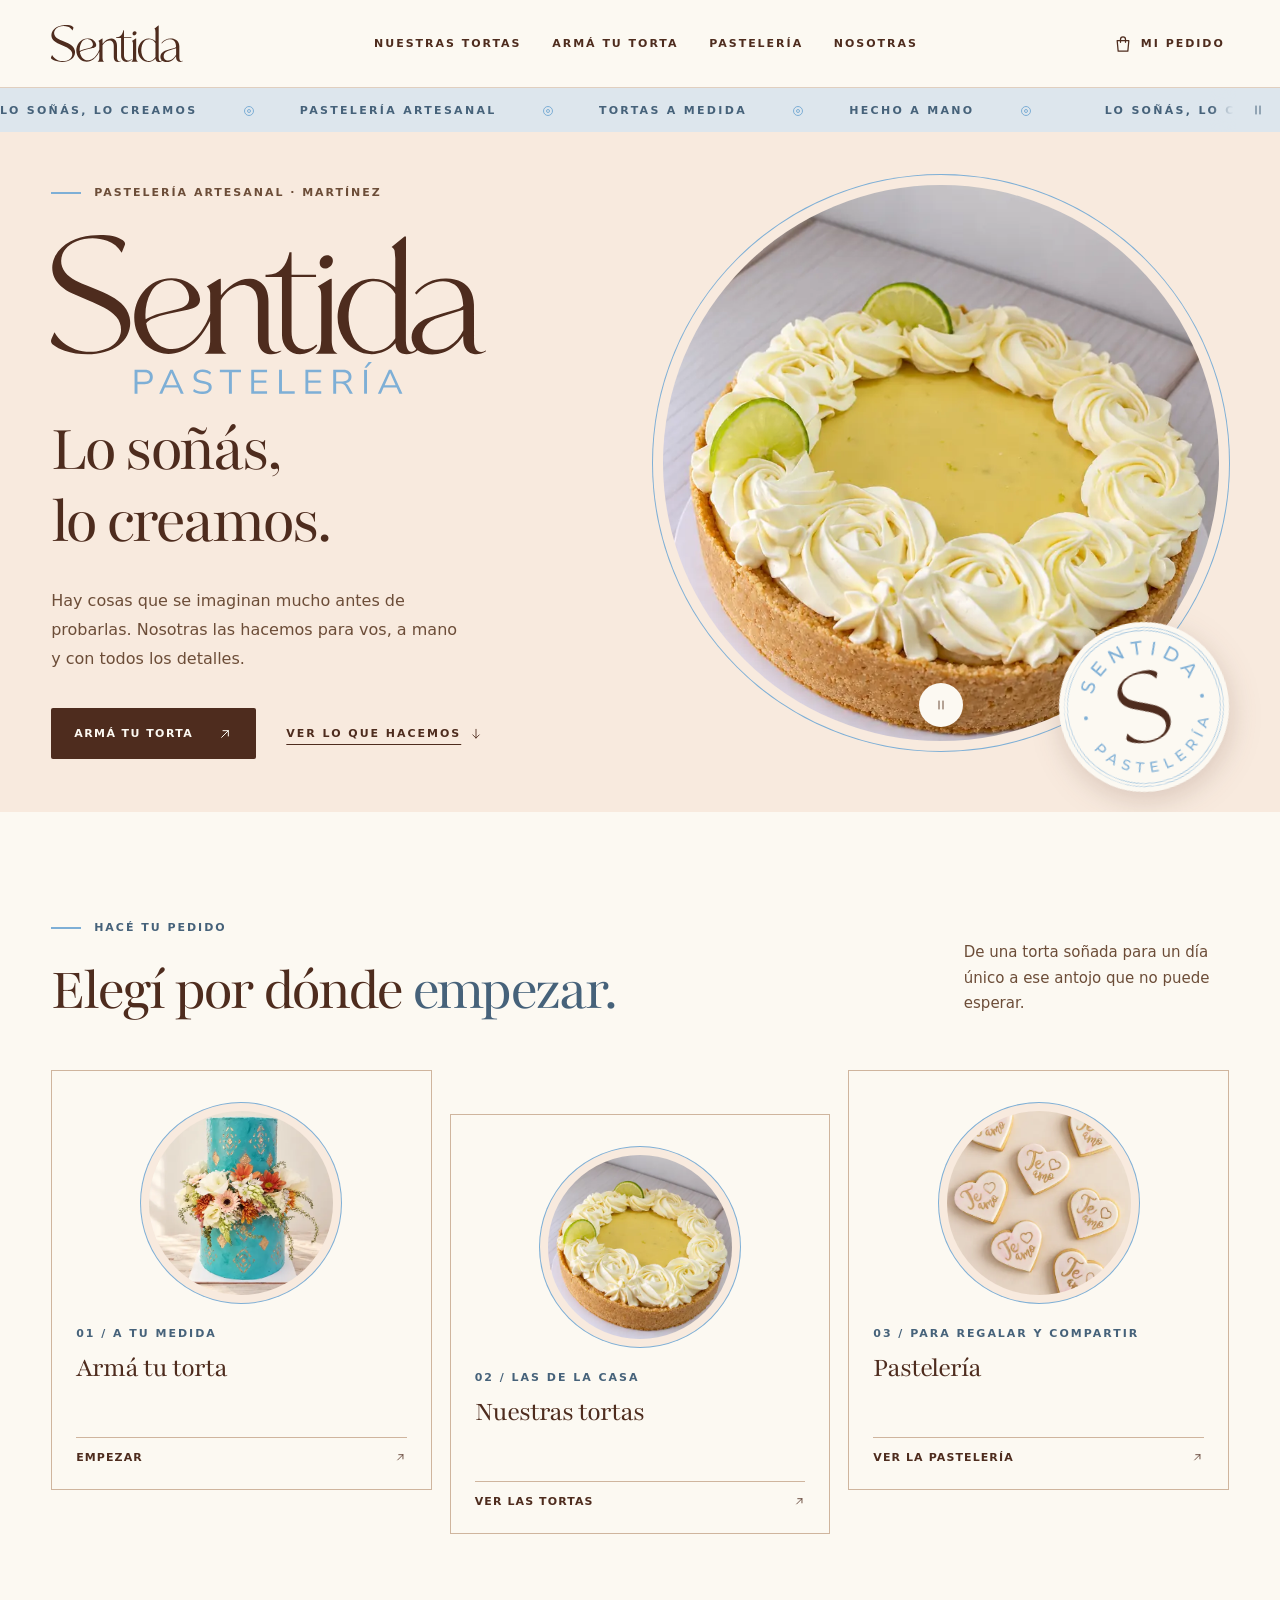
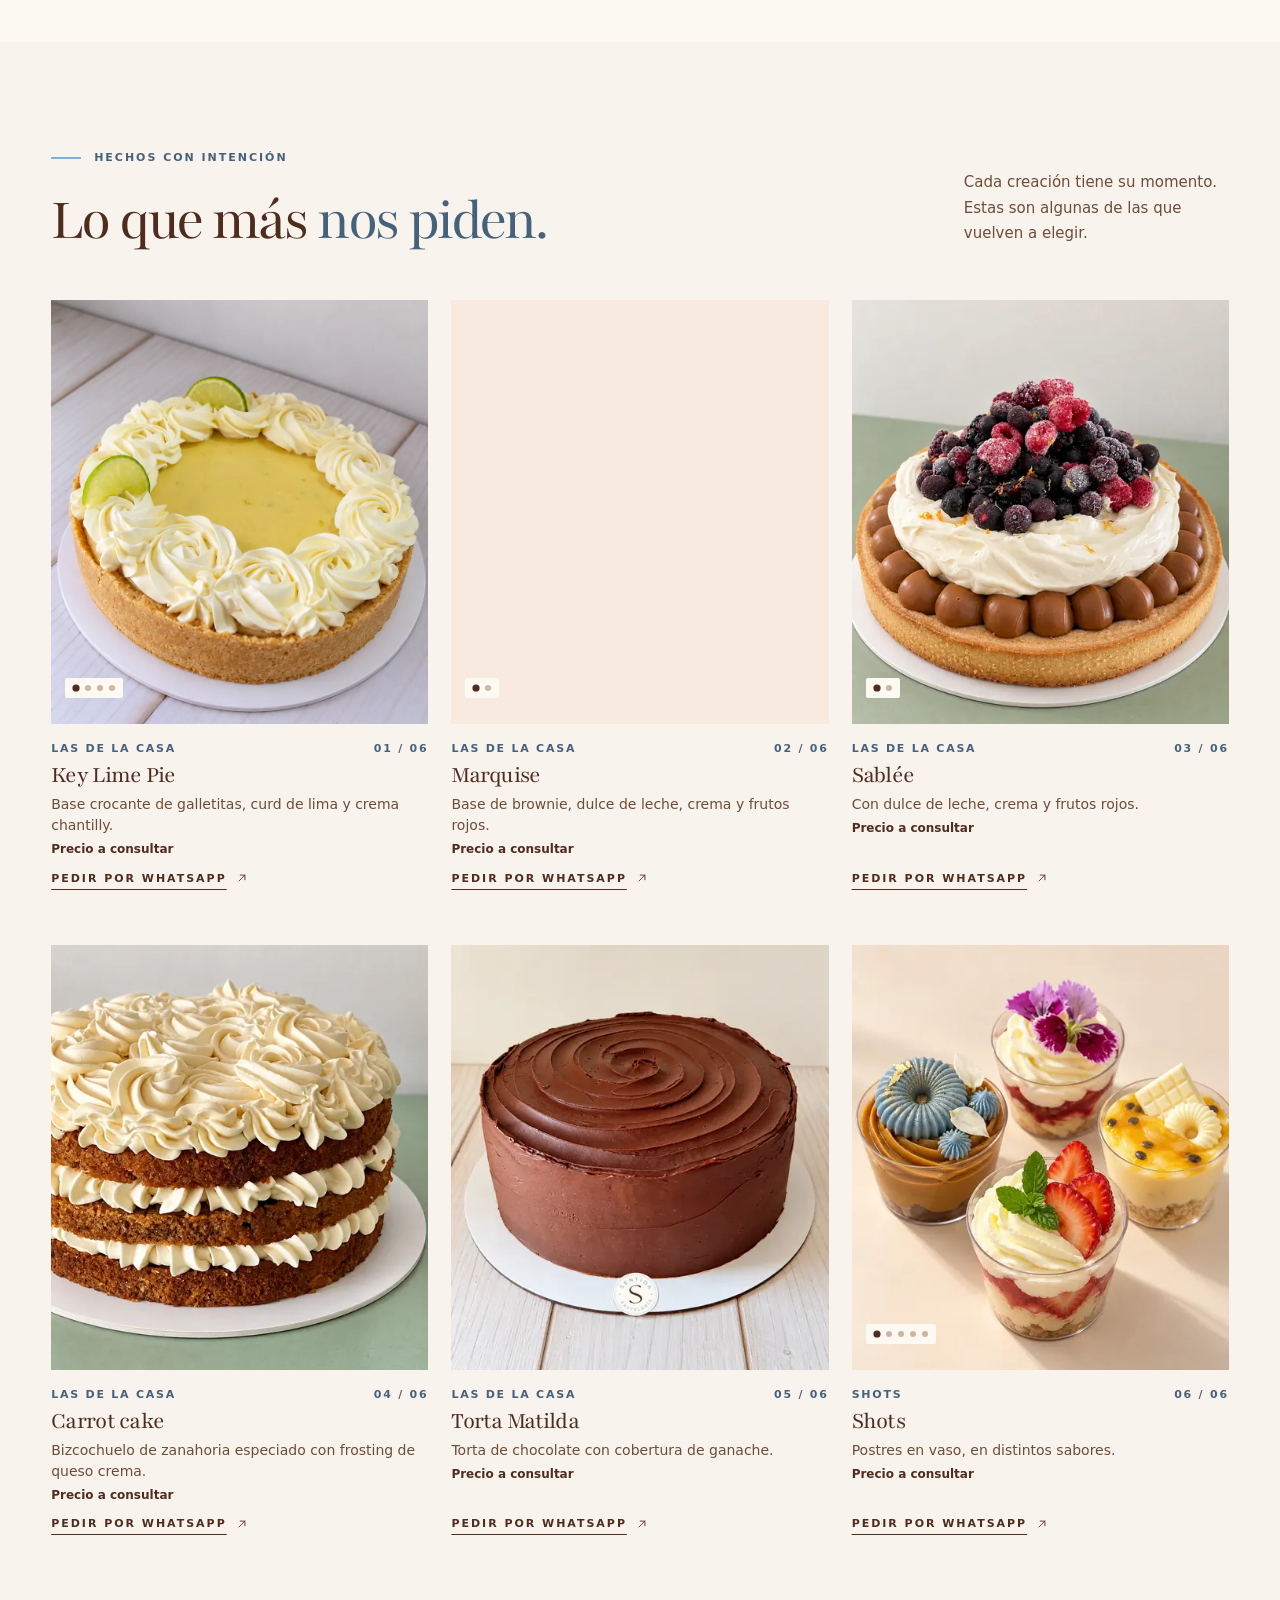
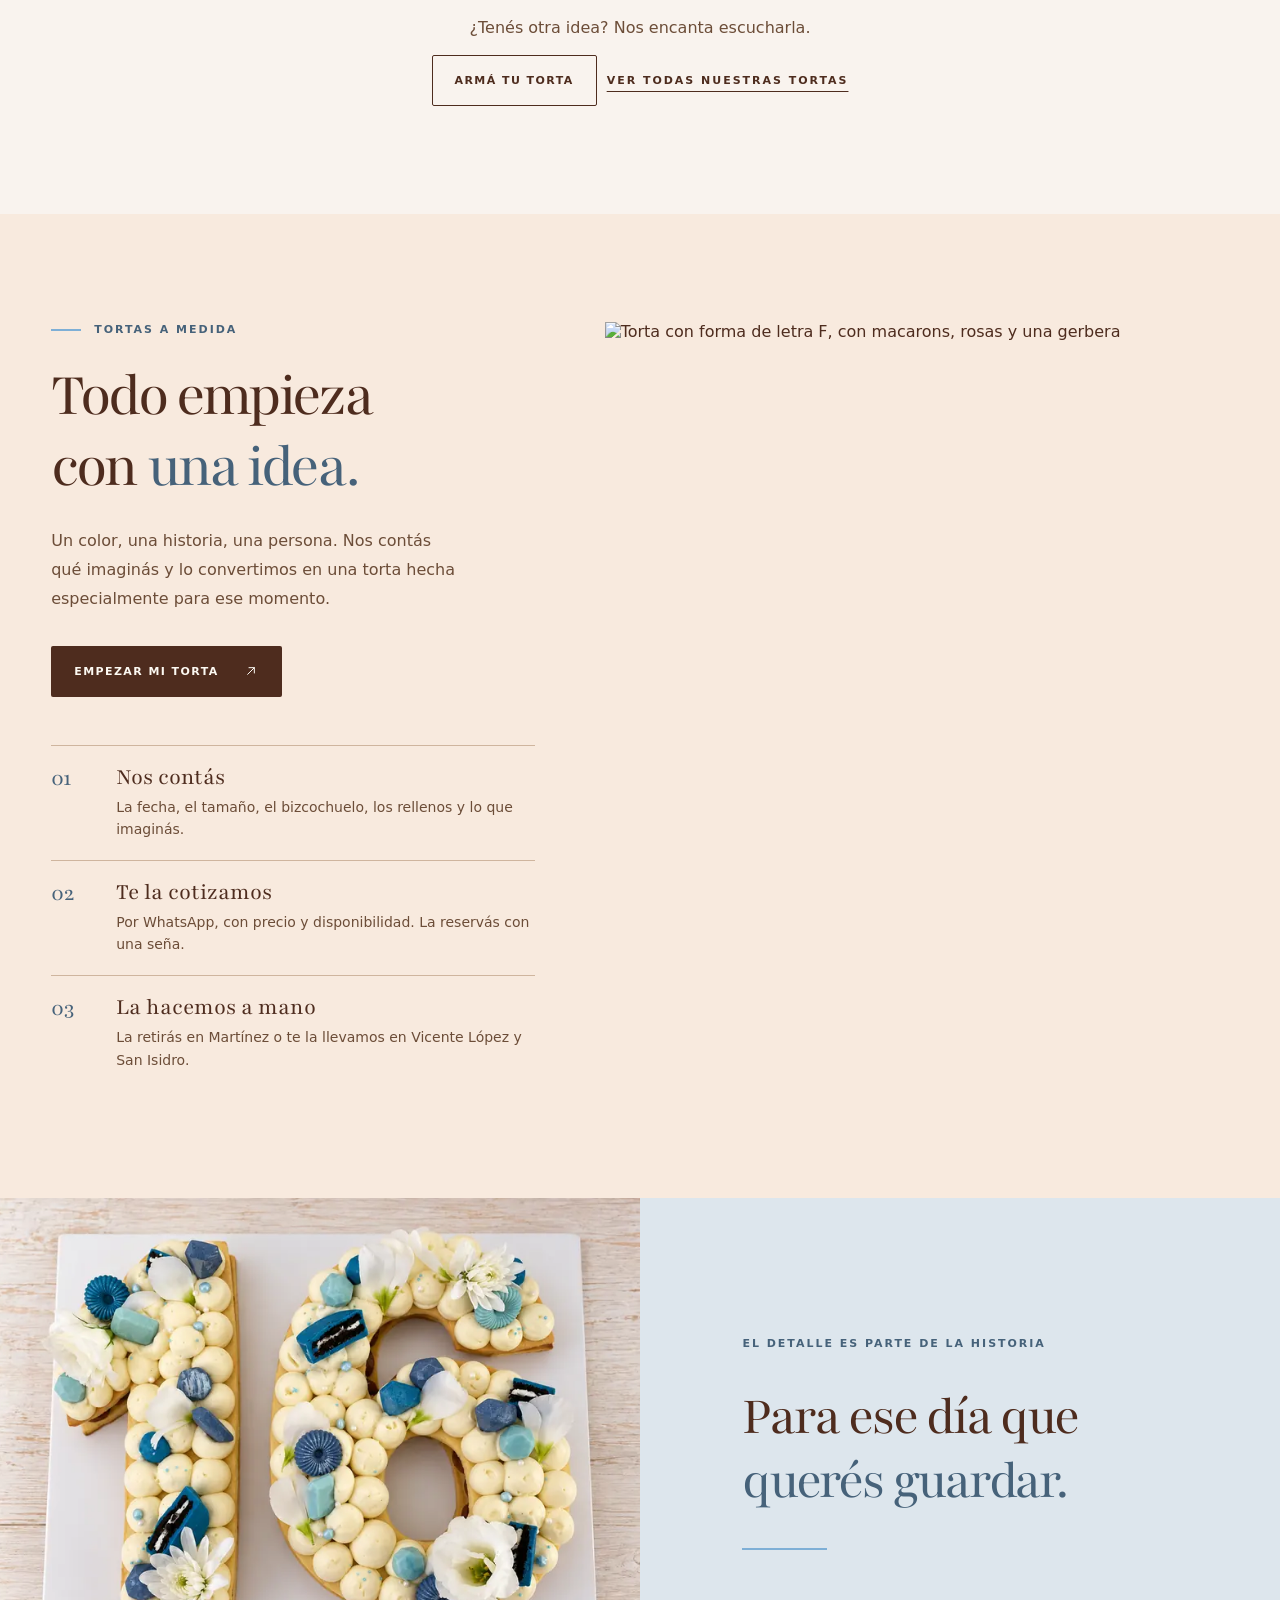
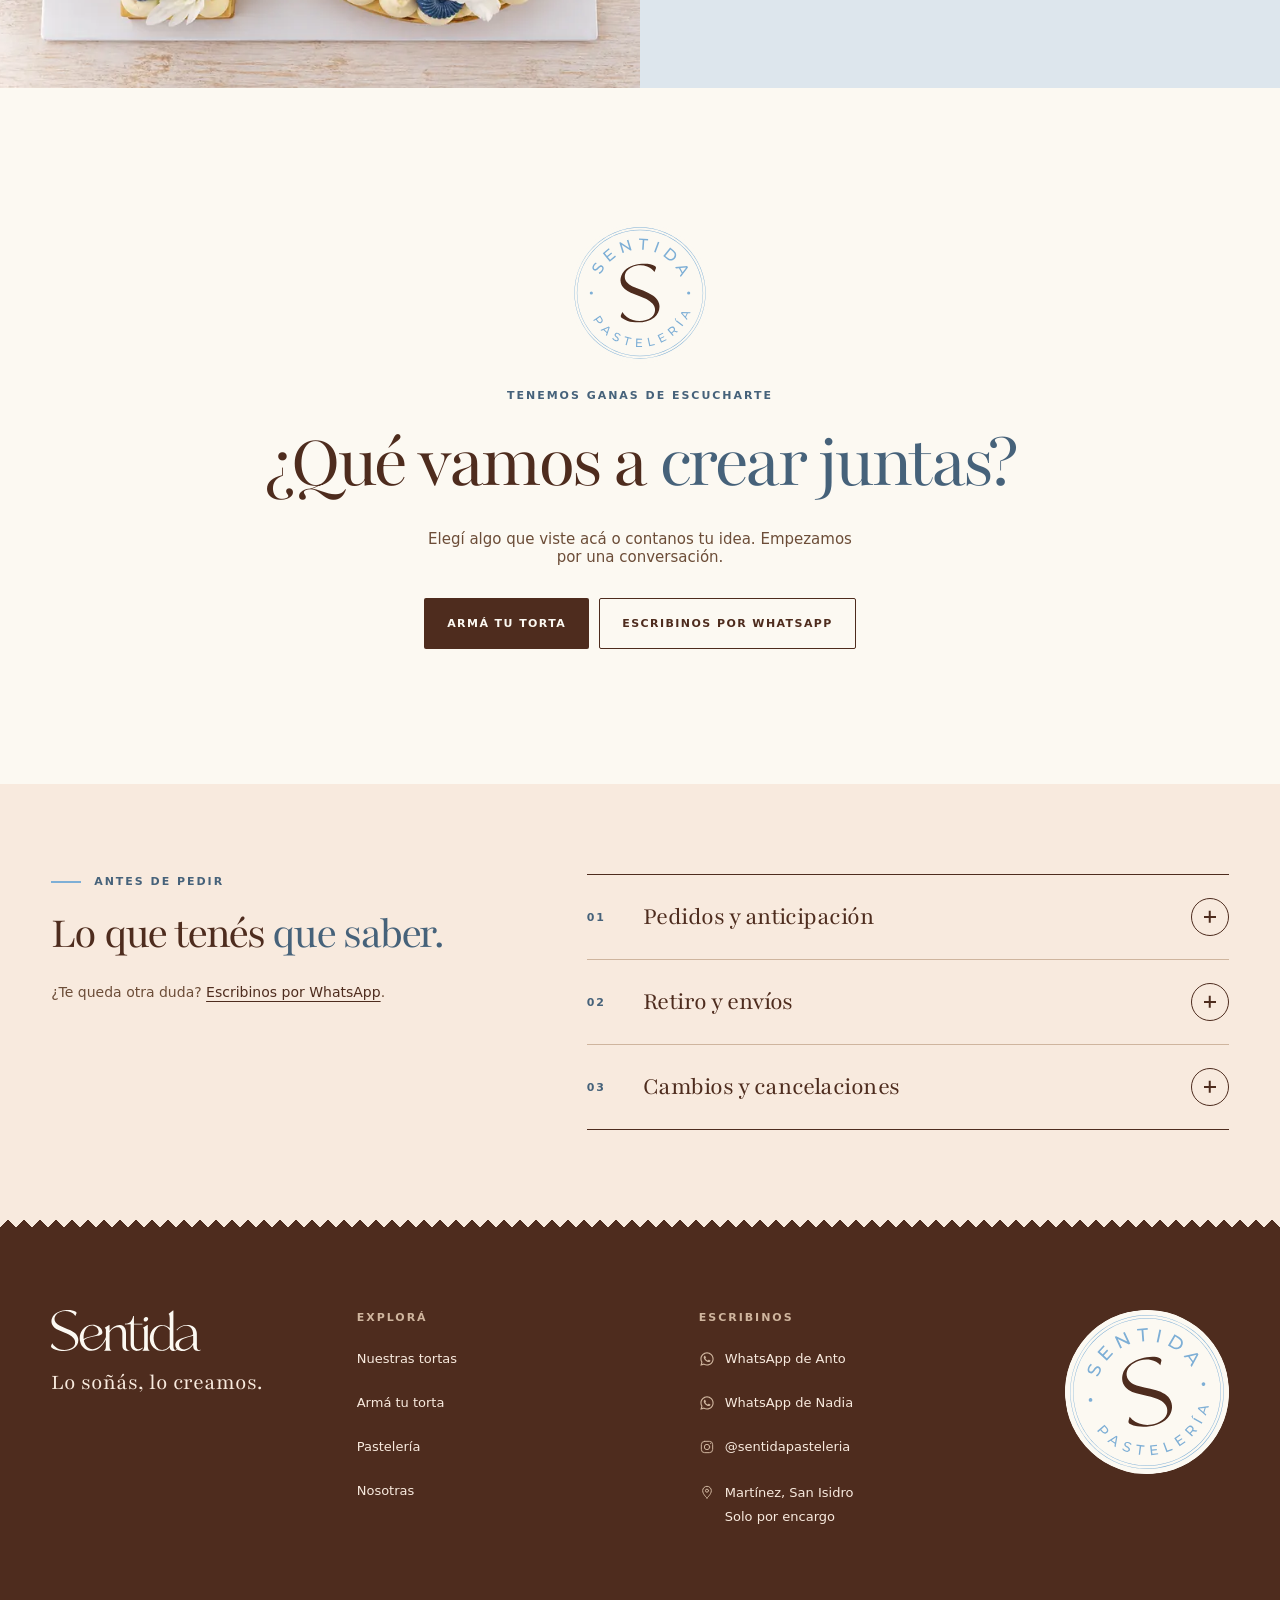
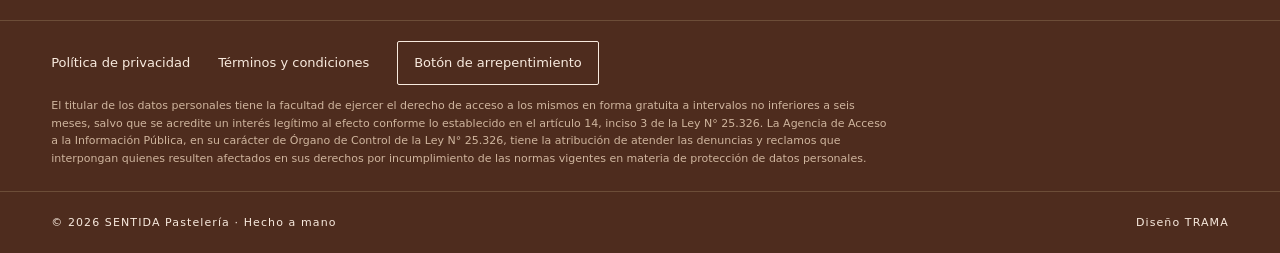
==== commit ce7420dd: "v6: lo legal (privacidad, términos, botón de arrepentimiento y leyenda AAIP) Auditoría legal del 29/" ====
--- a/index.html
+++ b/index.html
@@ -346,6 +346,16 @@
     </nav>
     <img class="pie-sello" src="assets/marca/sello.svg" alt="" width="164" height="164" loading="lazy">
   </div>
+  <div class="pie-legal envoltorio">
+  <nav class="pie-legal-links" aria-label="Información legal">
+    <a href="privacidad/">Política de privacidad</a>
+    <a href="terminos/">Términos y condiciones</a>
+    <a class="pie-arrepentimiento" href="https://sentida-tienda.onrender.com/arrepentimiento">Botón de arrepentimiento</a>
+  </nav>
+  <!-- Pendiente: razón social, CUIT, domicilio y email del titular (legal/titular.json). -->
+  <!-- Pendiente: el Data Fiscal de ARCA (Formulario 960 D, «Banner en sitio web») va en legal/titular.json. -->
+  <p class="pie-aaip">El titular de los datos personales tiene la facultad de ejercer el derecho de acceso a los mismos en forma gratuita a intervalos no inferiores a seis meses, salvo que se acredite un interés legítimo al efecto conforme lo establecido en el artículo 14, inciso 3 de la Ley N° 25.326. La Agencia de Acceso a la Información Pública, en su carácter de Órgano de Control de la Ley N° 25.326, tiene la atribución de atender las denuncias y reclamos que interpongan quienes resulten afectados en sus derechos por incumplimiento de las normas vigentes en materia de protección de datos personales.</p>
+</div>
   <div class="pie-fin envoltorio"><span>© 2026 SENTIDA Pastelería · Hecho a mano</span><span>Diseño TRAMA</span></div>
 </footer>
 </body>
--- a/comun/base.css
+++ b/comun/base.css
@@ -177,6 +177,30 @@
 .pie-sello{width:164px; height:164px; border-radius:50%; background:var(--blanco); transform:rotate(-8deg)}
 .pie-fin{padding-block:24px; border-top:1px solid var(--marron-medio); display:flex; flex-wrap:wrap; justify-content:space-between; gap:12px; font-size:11px; letter-spacing:.1em}
 
+/* ------------------------------------------------------------
+   La franja legal del pie (legal/pie.html, la misma en la tienda) y las
+   páginas de Privacidad y Términos (legal/*.html).
+   ------------------------------------------------------------ */
+.pie-legal{padding-block:20px 24px; border-top:1px solid var(--marron-medio); display:grid; gap:12px; font-size:12px; line-height:1.6}
+.pie-legal-links{display:flex; flex-wrap:wrap; align-items:center; gap:4px 28px; font-size:13px}
+.pie-legal-links a{display:inline-flex; align-items:center; min-height:44px}
+.pie .pie-arrepentimiento{padding:0 16px; border:1px solid var(--crema); border-radius:2px}
+.pie .pie-arrepentimiento:hover{background:var(--crema); color:var(--marron); text-decoration:none}
+.pie-aaip{max-width:120ch; font-size:11px; line-height:1.6; color:var(--beige)}
+.legal{padding-block:clamp(40px,7vh,80px) clamp(72px,12vh,120px)}
+.legal-cab .eti{margin-bottom:18px}
+.legal-cab h1{font-size:clamp(2.6rem,5vw,4.3rem); line-height:1.05; letter-spacing:-.03em}
+.legal-texto{max-width:68ch; margin-top:clamp(28px,5vh,48px); font-size:16px; line-height:1.7}
+.legal-texto > * + *{margin-top:16px}
+.legal-texto h2{margin-top:44px; font-family:var(--display); font-weight:400; font-size:clamp(1.5rem,2.4vw,1.9rem); line-height:1.2}
+.legal-texto ul{padding-left:1.2em}
+.legal-texto li + li{margin-top:10px}
+.legal-texto a{text-decoration:underline; text-decoration-color:var(--beige); text-underline-offset:4px}
+.legal-fecha{font-size:13px; color:var(--marron-medio)}
+/* La línea de consentimiento junto a cada «Mandar» (Ley 25.326). */
+.acepto{font-size:13px; line-height:1.5; color:var(--marron-medio)}
+.acepto a{color:inherit; text-decoration:underline; text-decoration-color:var(--beige); text-underline-offset:4px}
+
 /* Con cuatro secciones, el menú entra entero recién desde 1100 px;
    «Nosotras», desde 1280 px (antes queda en el pie). */
 @media (min-width:1280px){
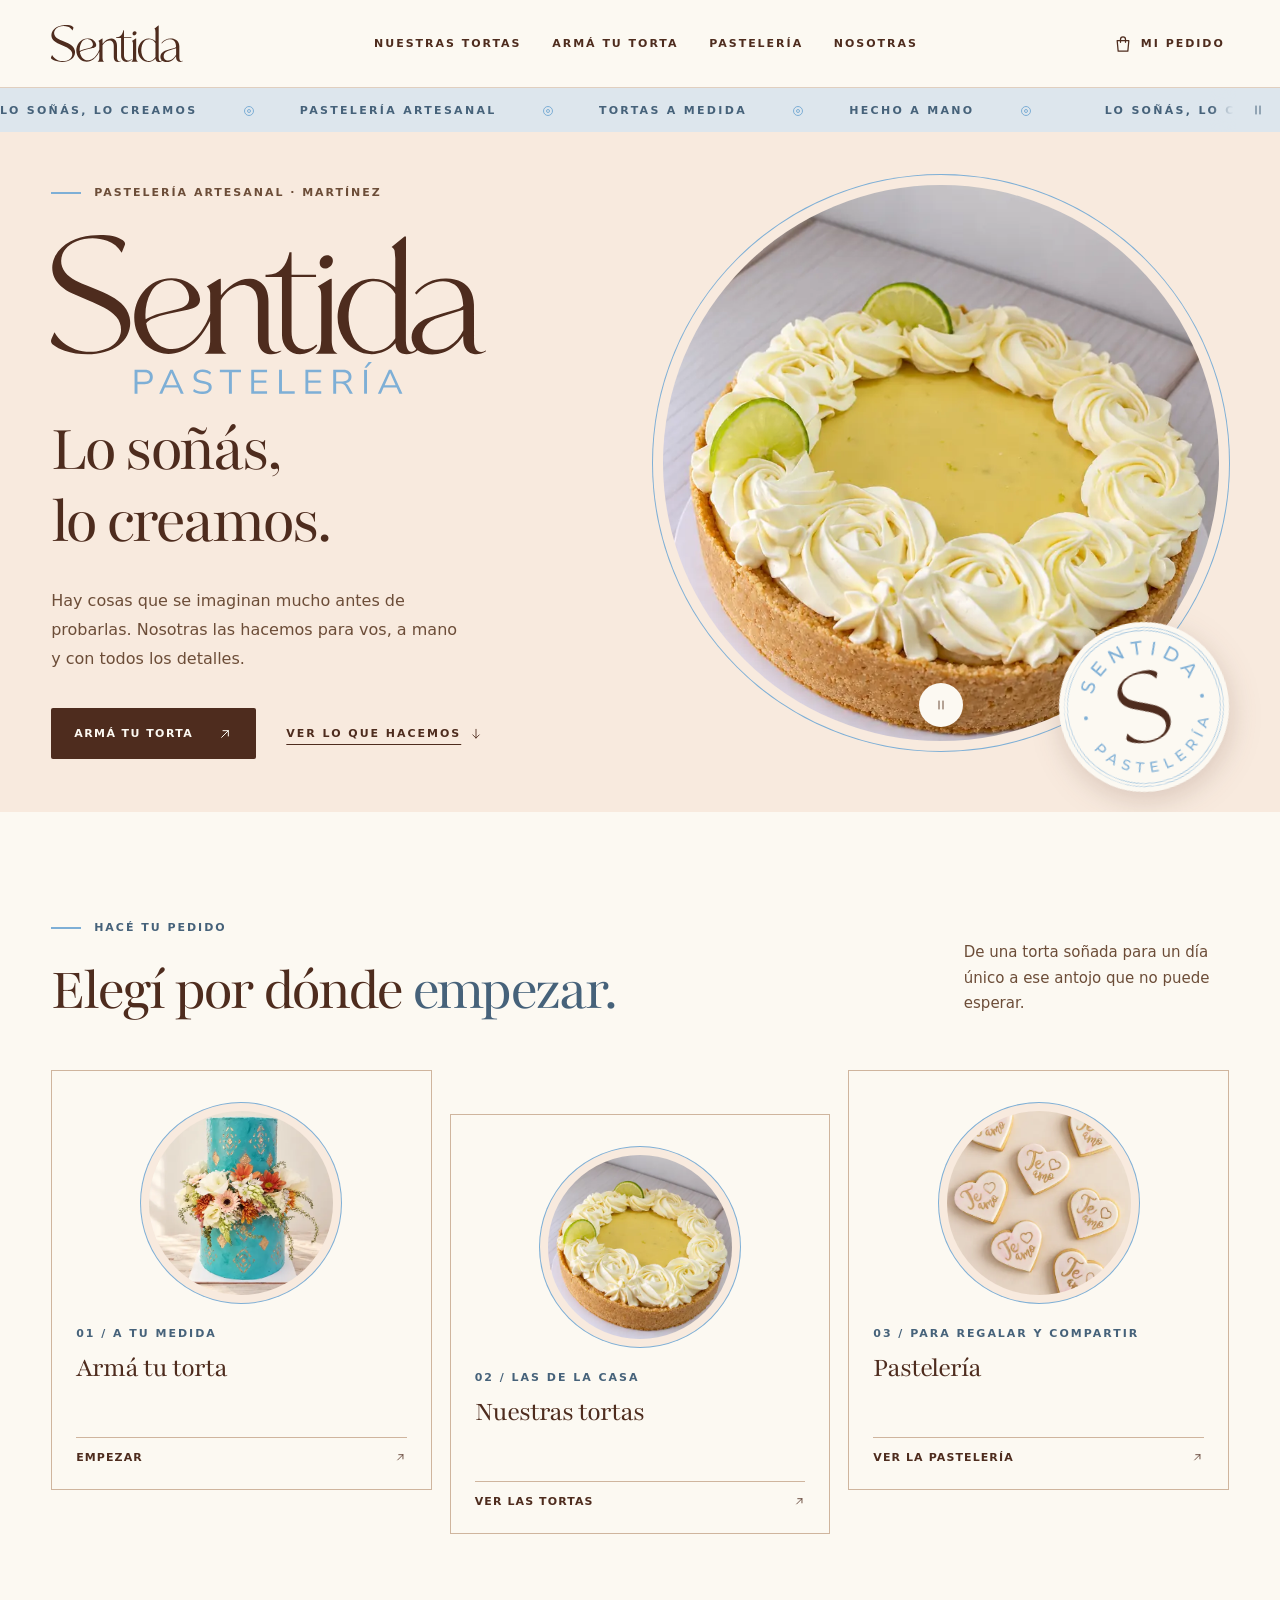
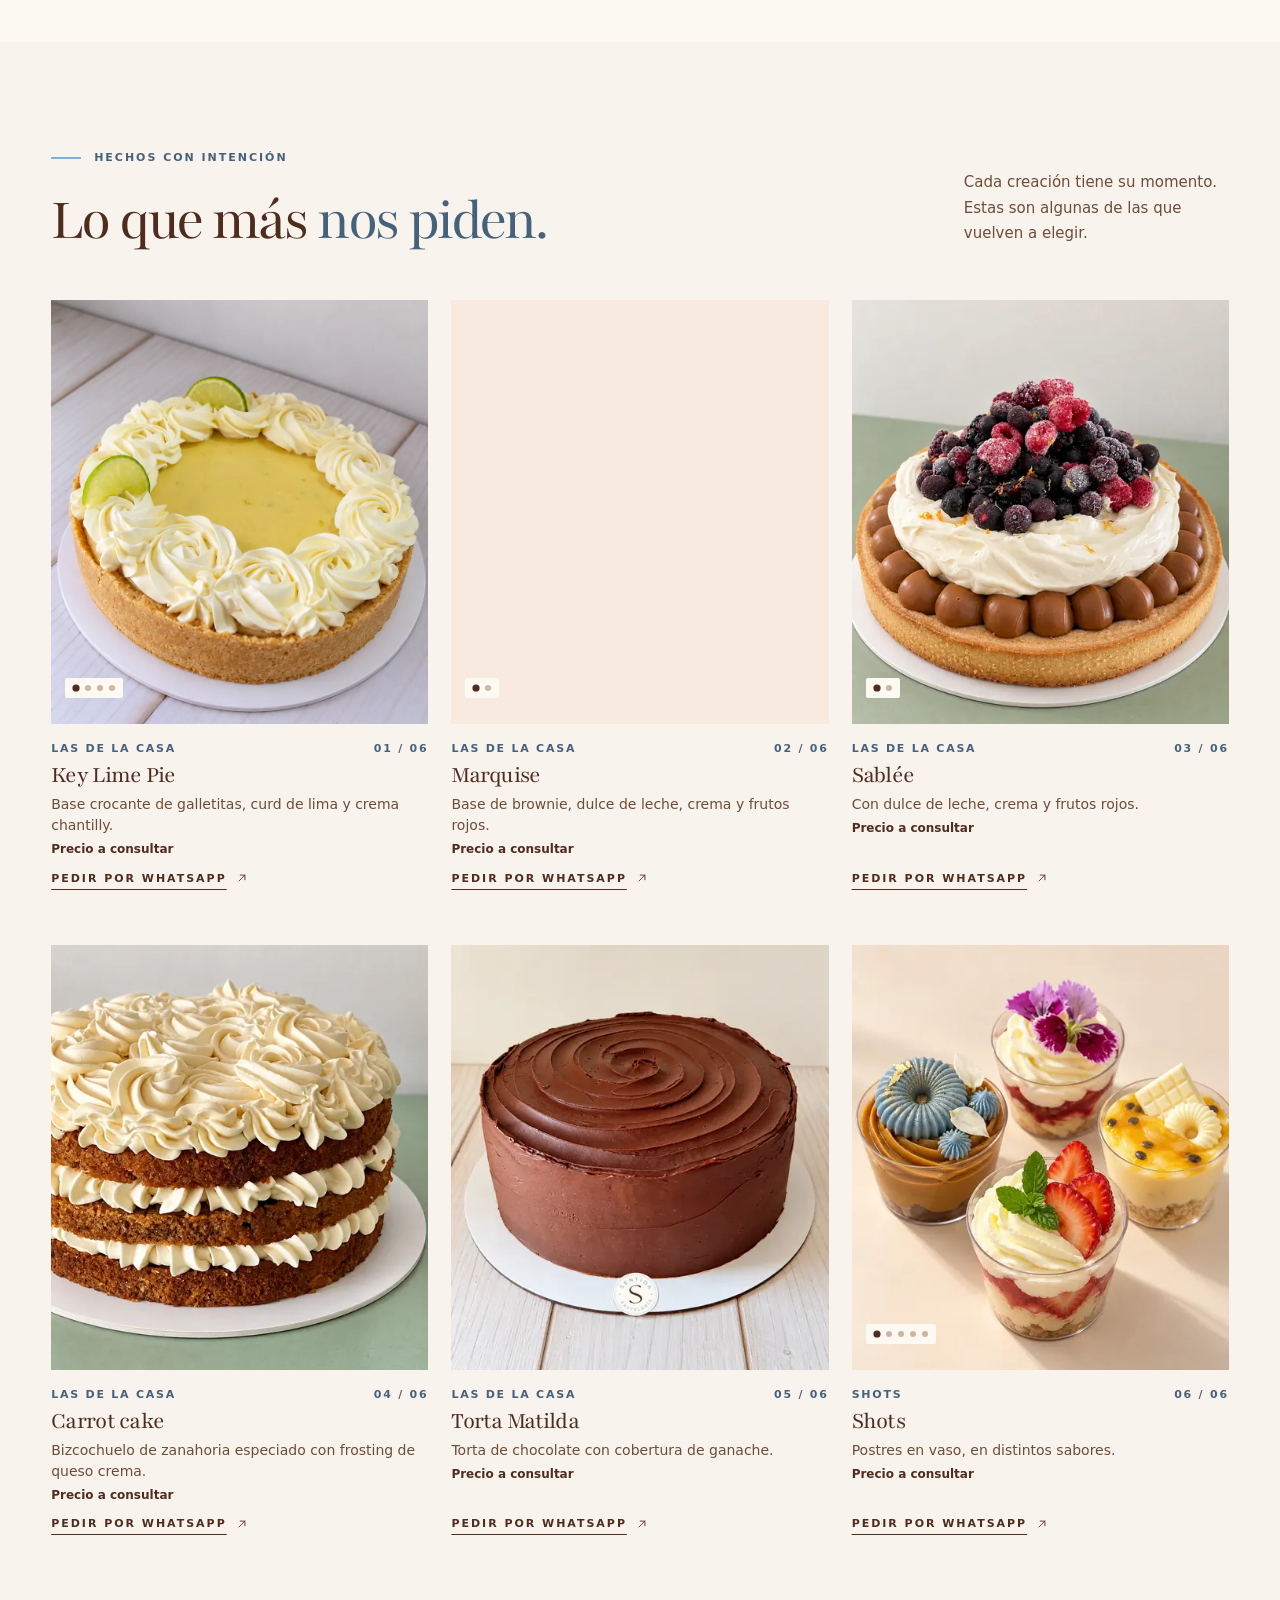
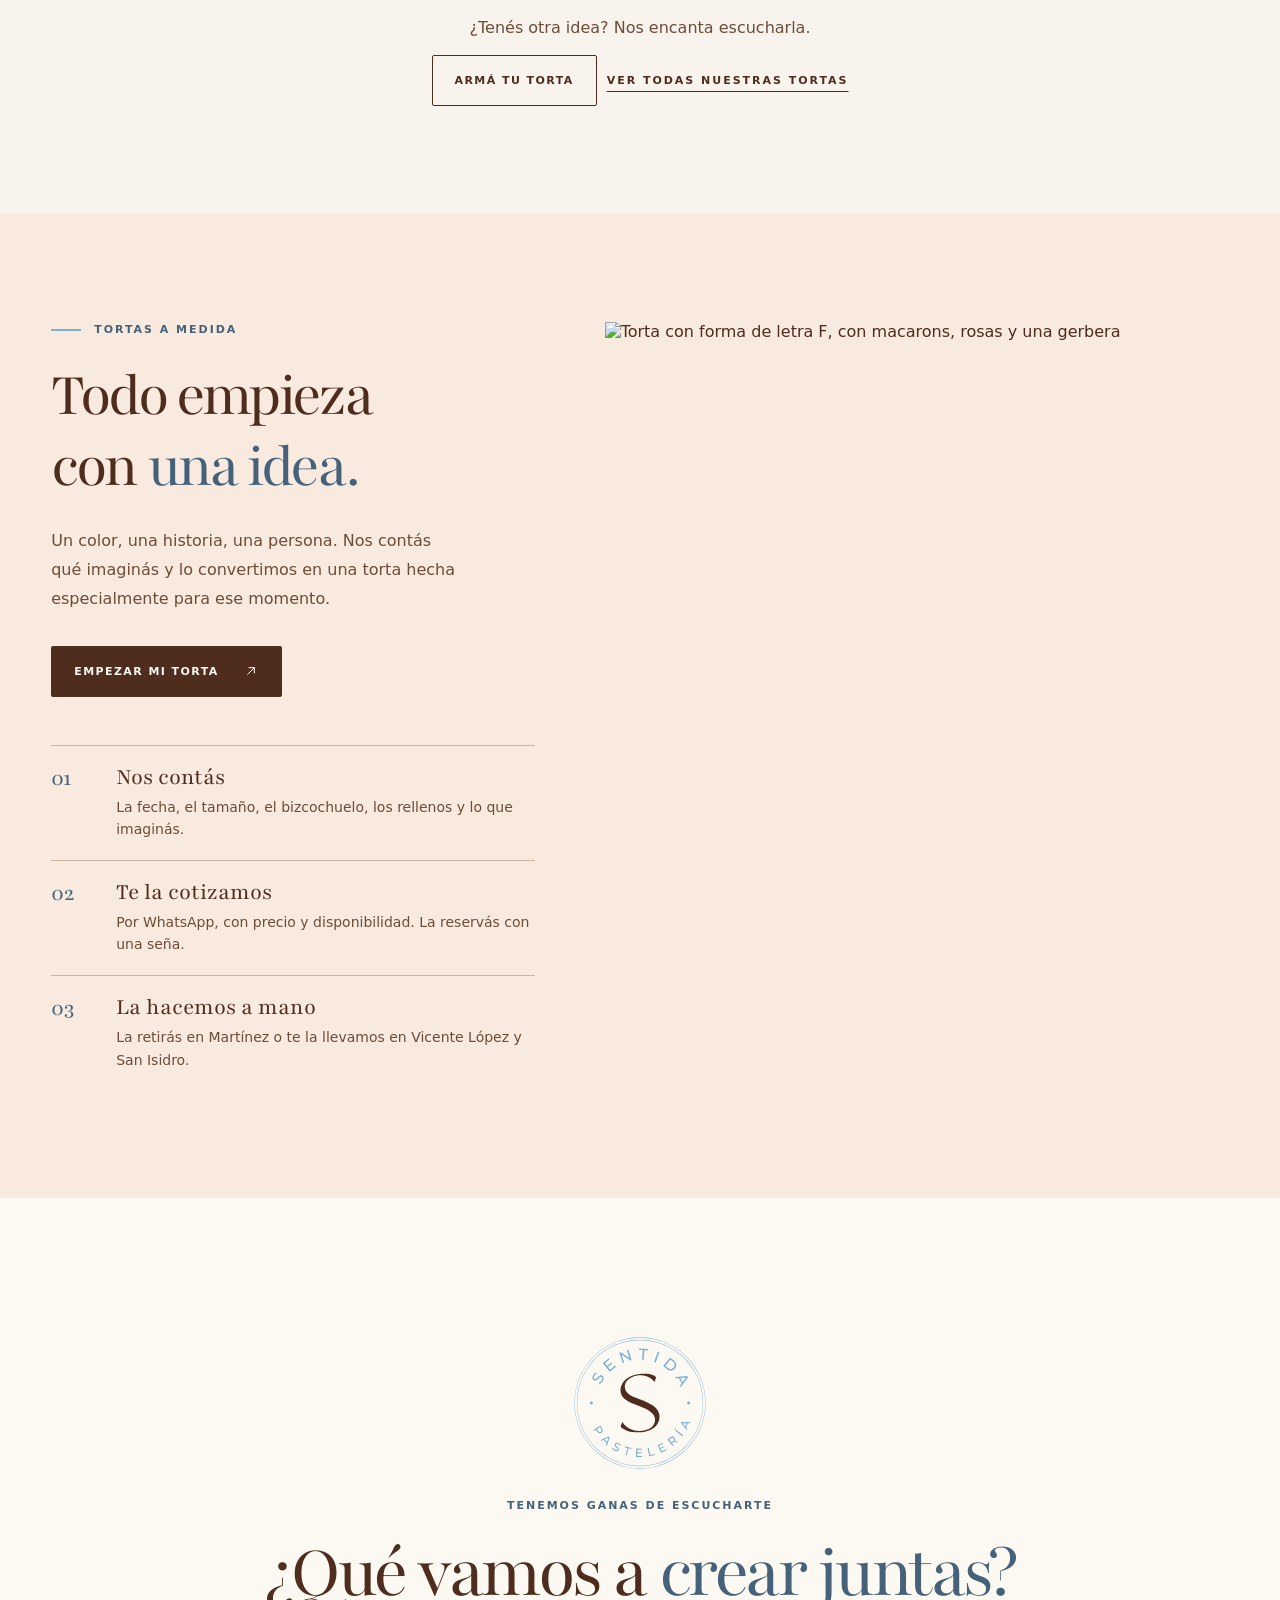
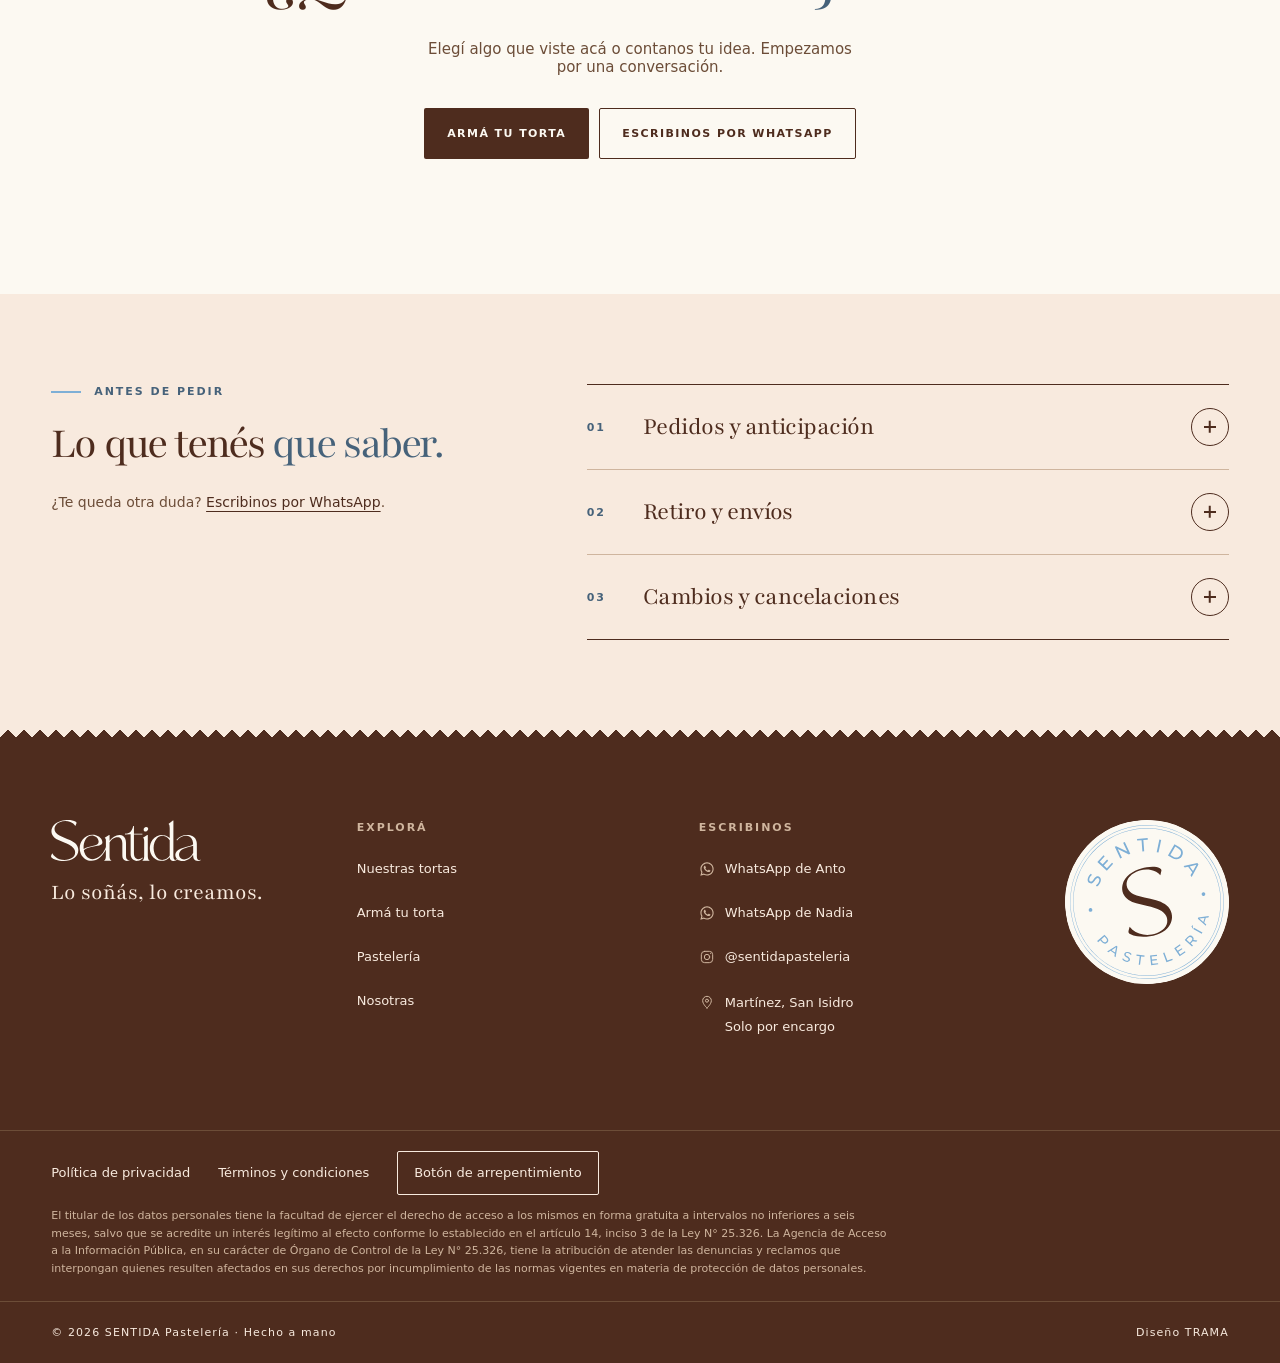
==== commit 0ae338d4: "v6: se saca la banda «Para ese día que querés guardar» de la home La foto deco-16 sigue en la tira d" ====
--- a/index.html
+++ b/index.html
@@ -247,15 +247,6 @@
   </div>
 </section>
 
-<section class="banda" aria-label="Para ese día">
-  <div class="banda-foto"><img src="assets/fotos/deco-16-800.webp" srcset="assets/fotos/deco-16-480.webp 480w, assets/fotos/deco-16-800.webp 800w, assets/fotos/deco-16.webp 1000w" sizes="(max-width: 899px) 100vw, 50vw" width="1000" height="750" alt="" loading="lazy" decoding="async"></div>
-  <div class="banda-txt">
-    <p class="eti">El detalle es parte de la historia</p>
-    <p class="banda-frase display">Para ese día que <span class="acento">querés guardar.</span></p>
-    <span class="banda-linea" aria-hidden="true"></span>
-  </div>
-</section>
-
 <section class="cierre seccion envoltorio" aria-labelledby="cierre-t">
   <img class="cierre-sello" src="assets/marca/sello.svg" alt="" width="140" height="140" loading="lazy">
   <p class="eti">Tenemos ganas de escucharte</p>
--- a/comun/marca.css
+++ b/comun/marca.css
@@ -22,6 +22,11 @@
   --marron-medio:#6C4D38;
   --celeste-profundo:#46627A;
   --celeste-filete:#7EAFD6;   /* solo filetes, puntos y aros; nunca texto */
+  /* Funcional, no de marca: lo que pide acción ya (un pedido atrasado, un
+     aviso que no salió, un precio sin cargar). Texto y borde con contraste AA
+     sobre --blanco, --crema, --crema-suave y --alerta-suave (tests/sitio/test_marca.py). */
+  --alerta:#9A3B22;
+  --alerta-suave:#F6DDD2;     /* el fondo de lo que va en --alerta; nunca texto */
   --linea:rgba(207,181,158,.6);
   --sombra:rgba(78,44,30,.28);
   --sombra-suave:rgba(78,44,30,.19);
--- a/home.css
+++ b/home.css
@@ -1,8 +1,7 @@
 /* ============================================================
    SENTIDA Pastelería — home v6 (estilo sentida-v2)
    Hero con un círculo y el sello, «Elegí por dónde empezar», «Lo que más nos
-   piden», «Todo empieza con una idea», Anto y Nadia, la banda
-   celeste y el cierre. Lo común está en comun/base.css.
+   piden», «Todo empieza con una idea» y el cierre. Lo común está en comun/base.css.
    ============================================================ */
 
 /* Hero */
@@ -60,12 +59,6 @@
 
 
 /* Banda celeste */
-.banda{display:grid; grid-template-columns:1fr 1fr; height:490px; background:var(--celeste)}
-.banda-foto{overflow:hidden}
-.banda-foto img{width:100%; height:100%; object-fit:cover; object-position:center}
-.banda-txt{display:flex; flex-direction:column; justify-content:center; padding:8vw}
-.banda-frase{margin:35px 0; font-size:clamp(2.625rem,4.4vw,4.0625rem); line-height:1.13; letter-spacing:-.04em; color:var(--marron)}
-.banda-linea{display:block; width:85px; height:2px; background:var(--celeste-filete)}
 
 /* Cierre */
 .cierre{display:flex; flex-direction:column; align-items:center; text-align:center; padding-block:clamp(95px,15vh,140px)}
@@ -86,9 +79,6 @@
   .idea-txt{padding:0}
   .idea-foto{height:430px; min-height:0; margin-top:42px}
   .idea-pasos{margin:20px 0 0}
-  .banda{grid-template-columns:1fr; height:auto}
-  .banda-foto{height:350px}
-  .banda-txt{padding:70px 25px}
   .hero-in{display:flex; flex-direction:column-reverse; min-height:0; padding-block:25px 55px}
   .hero-arte{position:relative; left:auto; right:auto; width:100%; height:335px}
   /* Una sola torta: el círculo va centrado, con el sello abajo a la derecha. */
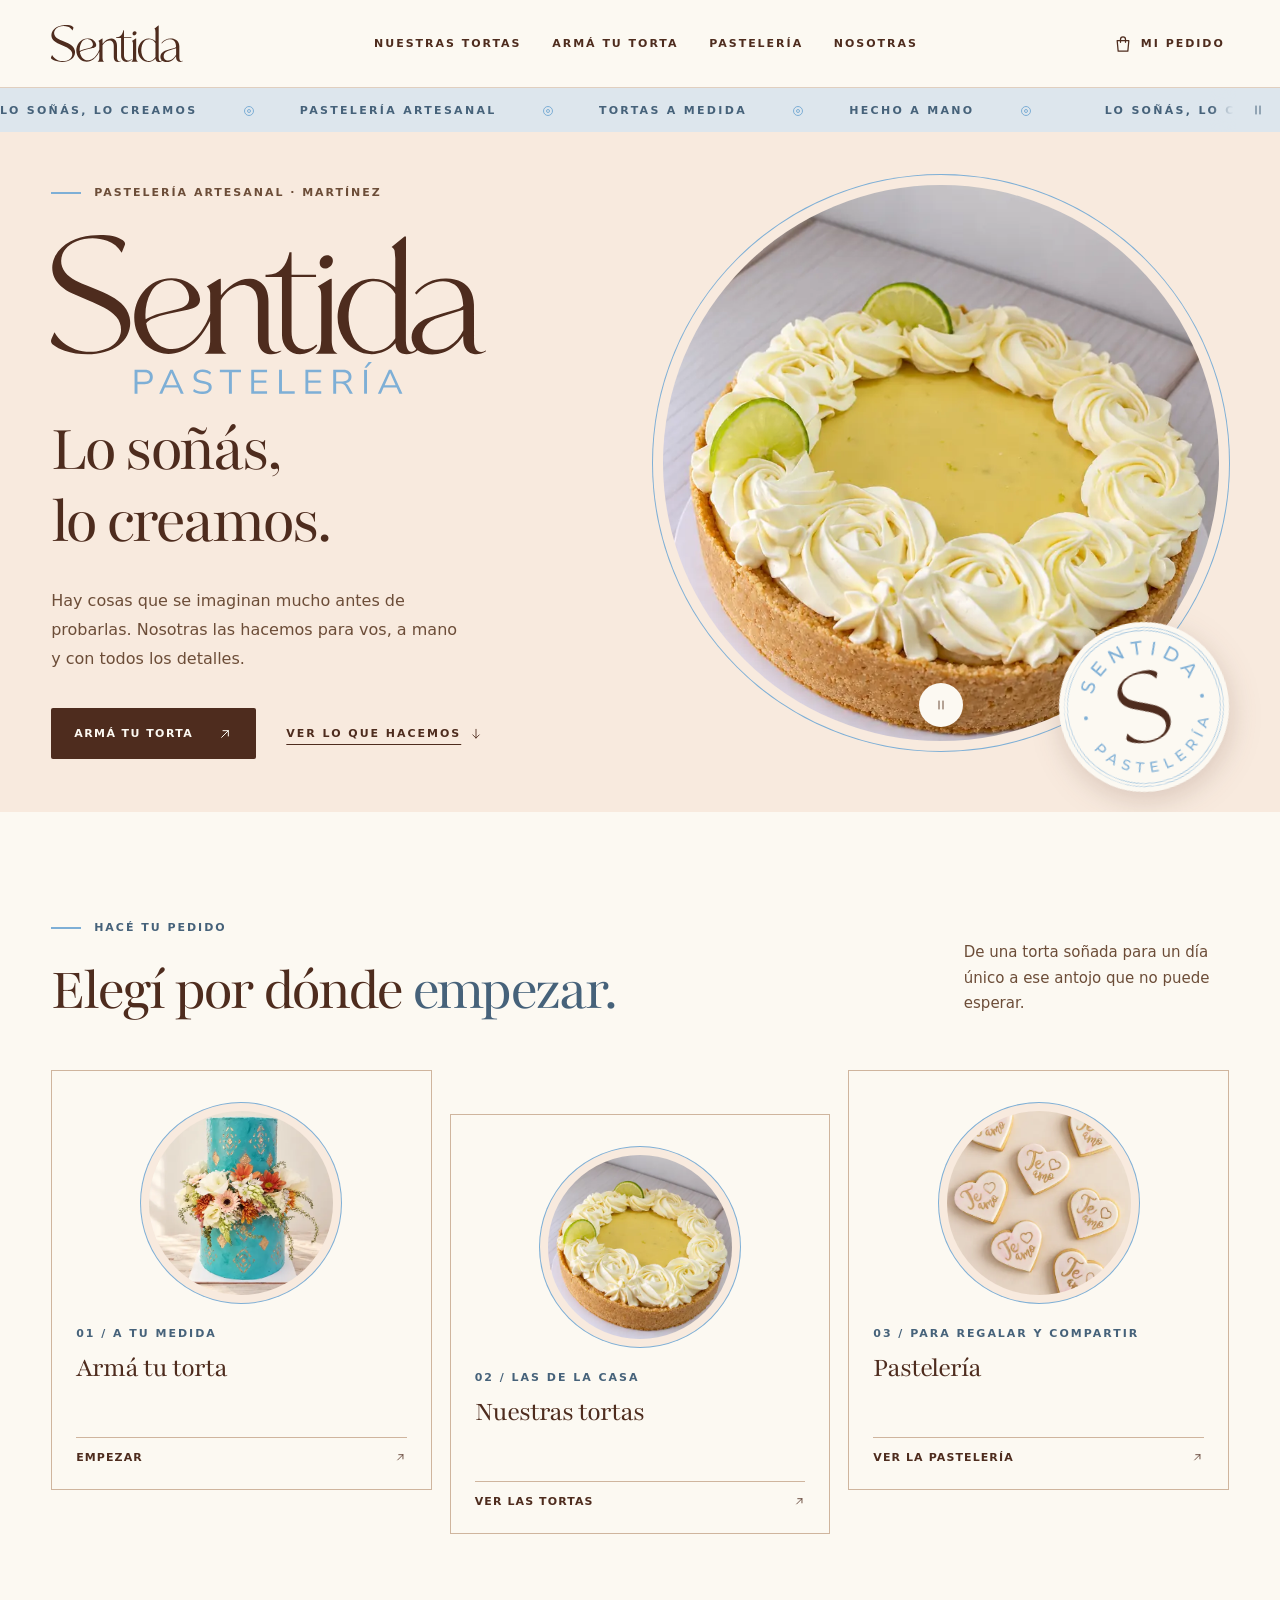
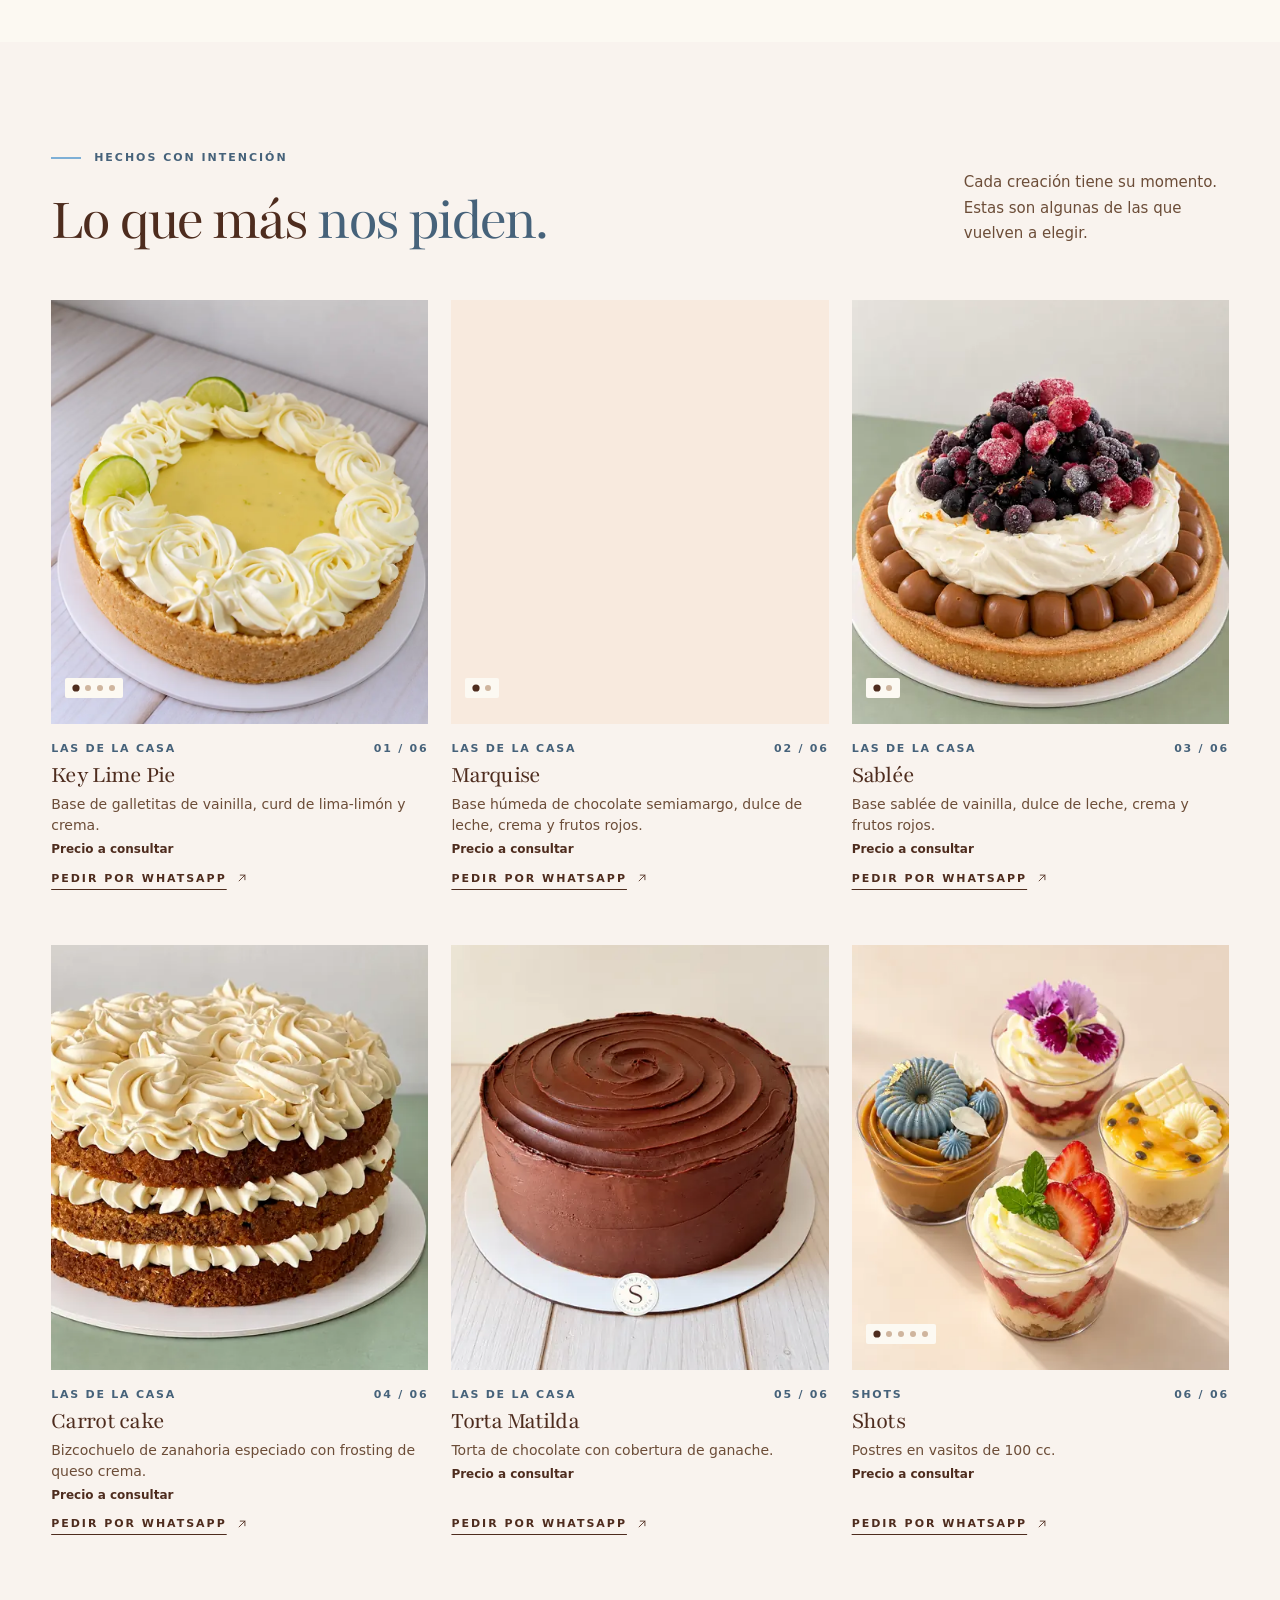
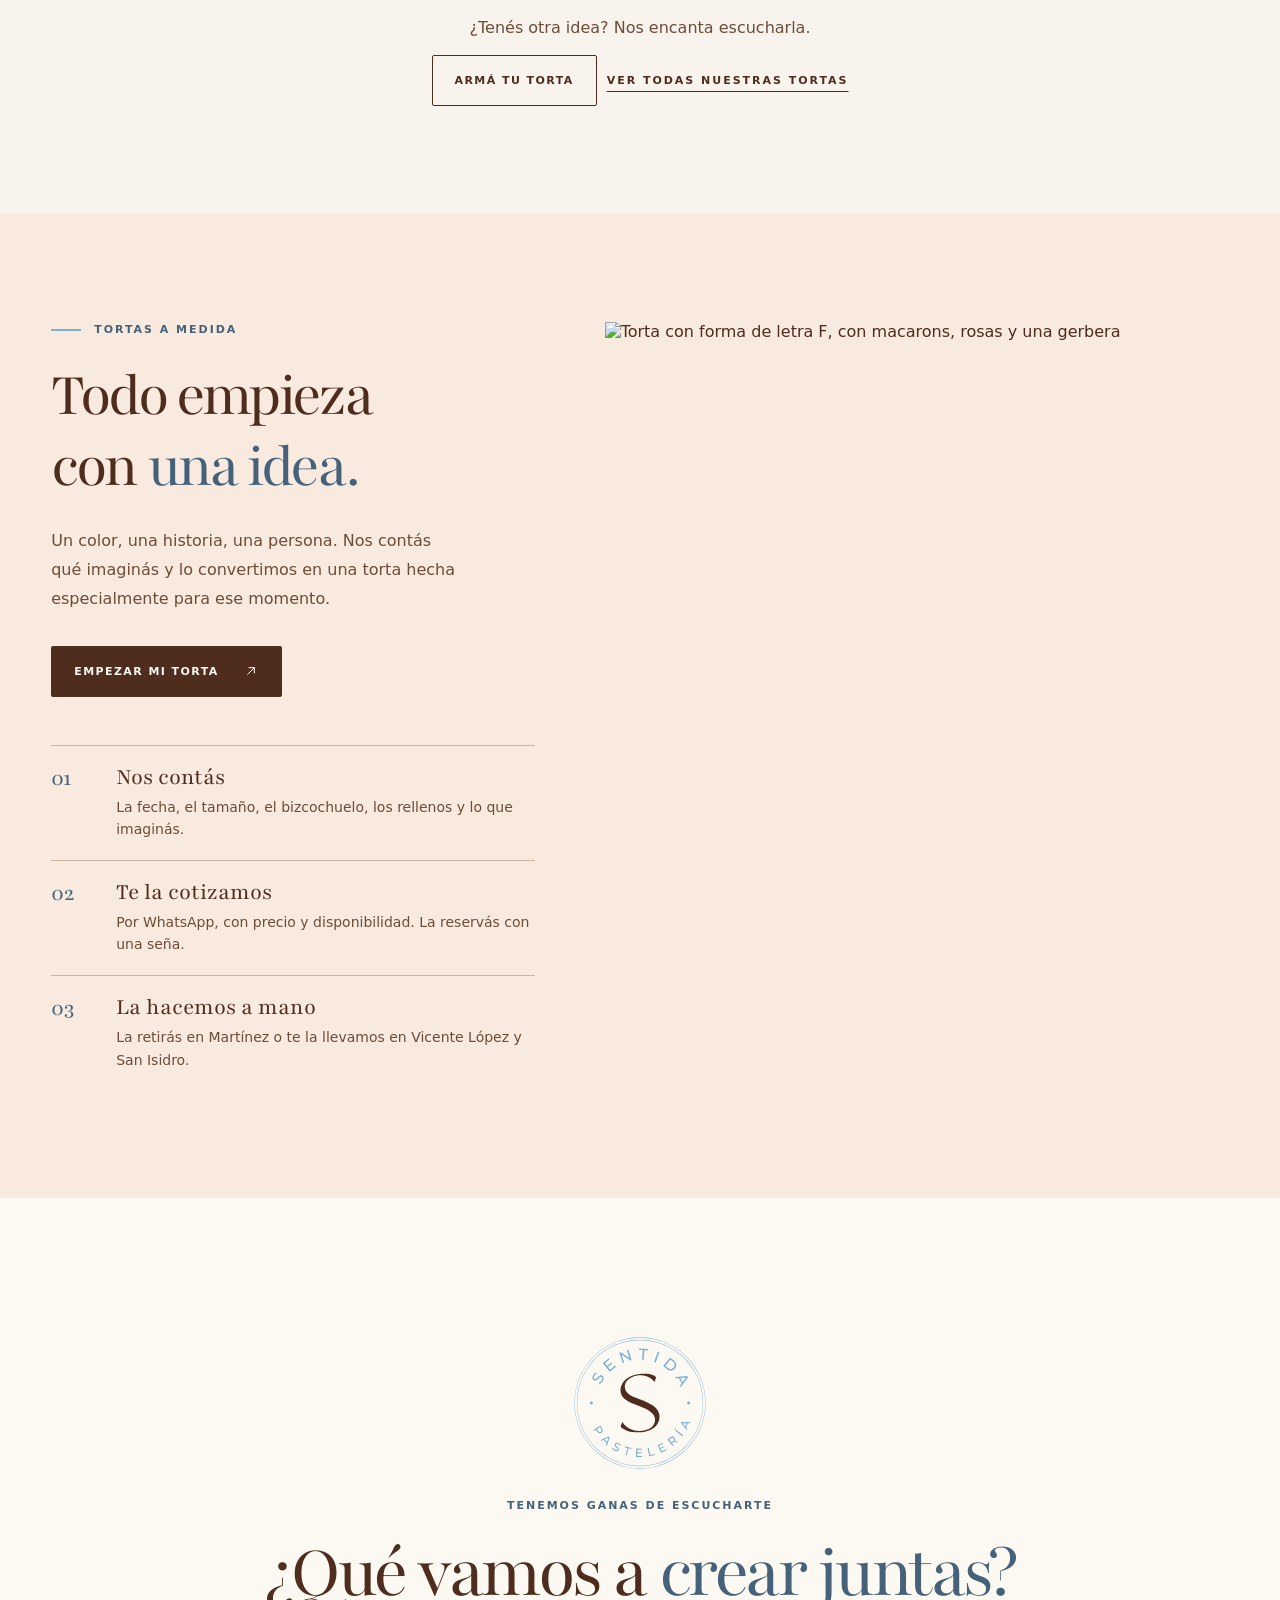
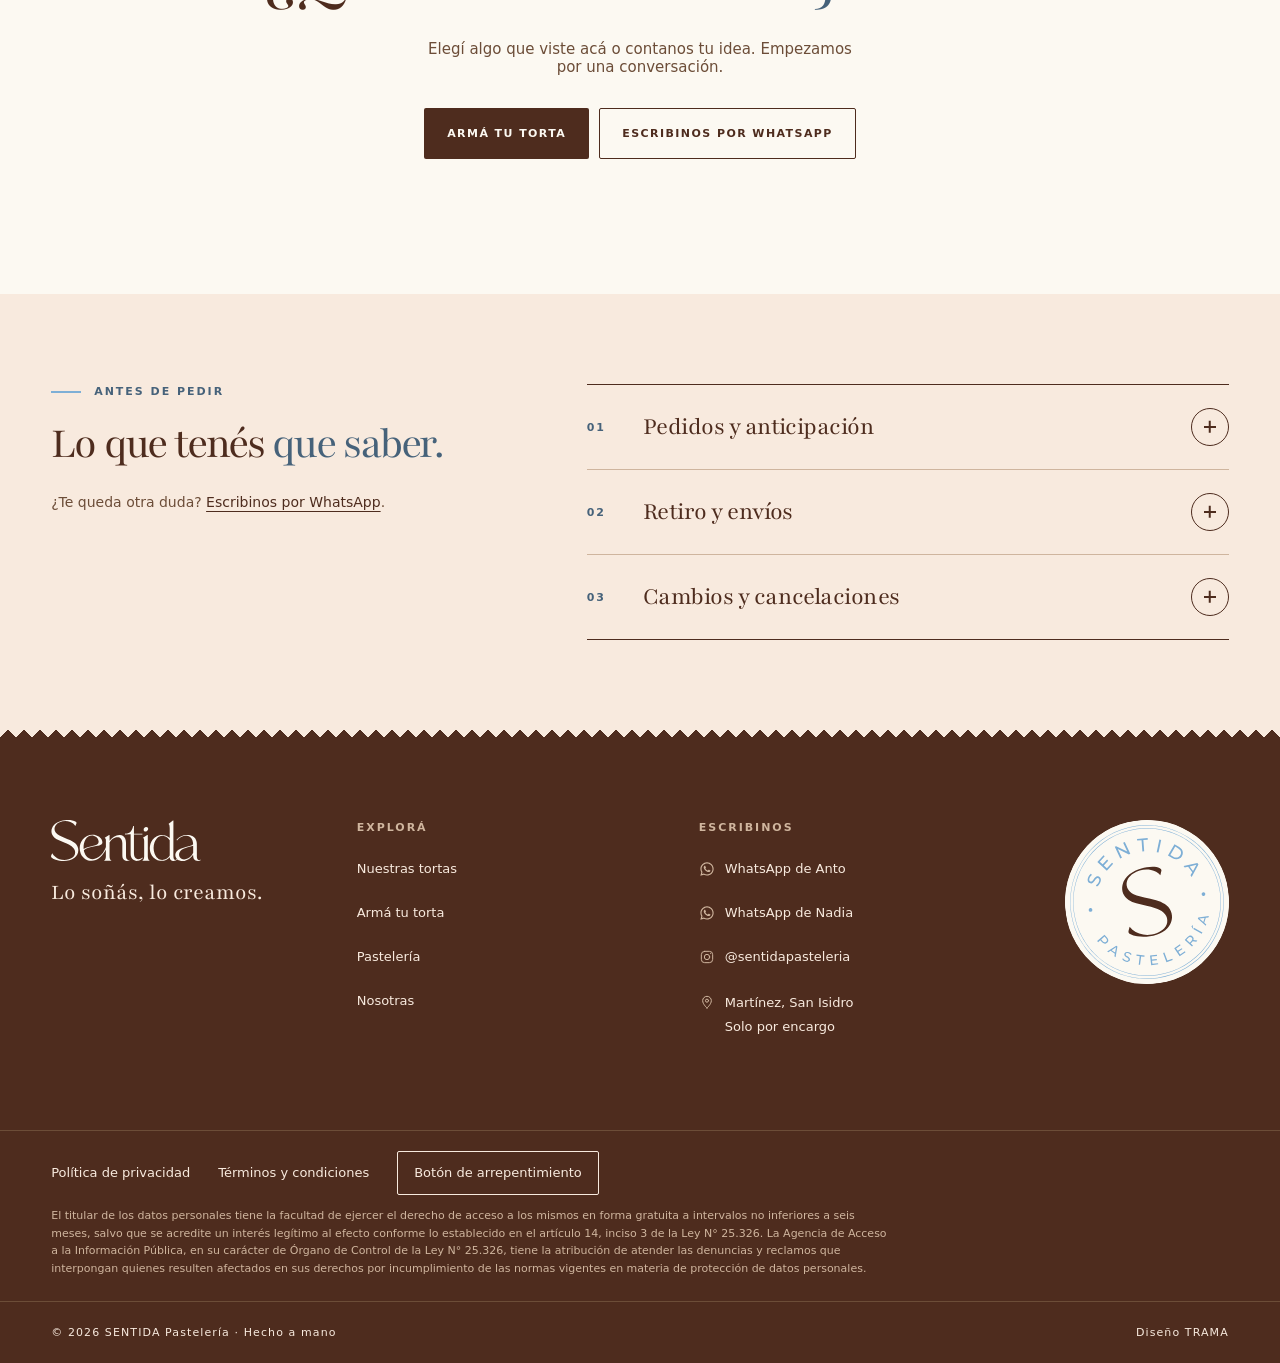
==== commit a46412c9: "v6: los textos de los productos corregidos por las dueñas (05/10) Las descripciones cortas son las d" ====
--- a/index.html
+++ b/index.html
@@ -159,7 +159,7 @@
         <div class="producto-foto galeria" data-galeria><div class="galeria-tira" tabindex="0" role="group" aria-label="Fotos de Key Lime Pie"><img src="assets/fotos/key-lime-pie-480.webp" srcset="assets/fotos/key-lime-pie-480.webp 480w, assets/fotos/key-lime-pie-800.webp 800w, assets/fotos/key-lime-pie.webp 1000w" sizes="(max-width: 1099px) 45vw, 24vw" width="1000" height="1250" alt="" loading="lazy" decoding="async"><img src="assets/fotos/key-lime-pie-2-480.webp" srcset="assets/fotos/key-lime-pie-2-480.webp 480w, assets/fotos/key-lime-pie-2-800.webp 800w, assets/fotos/key-lime-pie-2.webp 941w" sizes="(max-width: 1099px) 45vw, 24vw" width="941" height="1672" alt="" loading="lazy" decoding="async"><img src="assets/fotos/key-lime-pie-3-480.webp" srcset="assets/fotos/key-lime-pie-3-480.webp 480w, assets/fotos/key-lime-pie-3-800.webp 800w, assets/fotos/key-lime-pie-3.webp 1000w" sizes="(max-width: 1099px) 45vw, 24vw" width="1000" height="1250" alt="" loading="lazy" decoding="async"><img src="assets/fotos/key-lime-pie-4-480.webp" srcset="assets/fotos/key-lime-pie-4-480.webp 480w, assets/fotos/key-lime-pie-4-800.webp 800w, assets/fotos/key-lime-pie-4.webp 1000w" sizes="(max-width: 1099px) 45vw, 24vw" width="1000" height="1250" alt="" loading="lazy" decoding="async"></div><button type="button" class="galeria-flecha galeria-ant" aria-label="Foto anterior" hidden><svg class="ico" viewBox="0 0 24 24" aria-hidden="true" focusable="false"><path d="M14.5 6 8.5 12l6 6"/></svg></button><button type="button" class="galeria-flecha galeria-sig" aria-label="Foto siguiente" hidden><svg class="ico" viewBox="0 0 24 24" aria-hidden="true" focusable="false"><path d="m9.5 6 6 6-6 6"/></svg></button><span class="galeria-puntos" aria-hidden="true" hidden><span class="actual"></span><span></span><span></span><span></span></span><span class="galeria-estado sr" aria-live="polite">Foto 1 de 4</span><button type="button" class="producto-agregar" aria-label="Agregar al pedido: Key Lime Pie" hidden>+</button></div>
         <p class="producto-meta"><span class="producto-tipo">Las de la casa</span><span>01 / 06</span></p>
         <h3 class="display">Key Lime Pie</h3>
-        <p class="producto-desc">Base crocante de galletitas, curd de lima y crema chantilly.</p>
+        <p class="producto-desc">Base de galletitas de vainilla, curd de lima-limón y crema.</p>
         <p class="producto-precio">Precio a consultar</p>
         <div class="producto-acc">
           <a class="enlace producto-wa" href="https://wa.me/5491158300787?text=Hola%20SENTIDA%2C%20quiero%20pedir%3A%20Key%20Lime%20Pie.%0APara%3A%0ACantidad%3A" target="_blank" rel="noopener" aria-describedby="nueva-pestana">Pedir por WhatsApp <svg class="ico" aria-hidden="true" focusable="false"><use href="#i-diagonal"/></svg></a>
@@ -170,7 +170,7 @@
         <div class="producto-foto galeria" data-galeria><div class="galeria-tira" tabindex="0" role="group" aria-label="Fotos de Marquise"><img src="assets/fotos/marquise-480.webp" srcset="assets/fotos/marquise-480.webp 480w, assets/fotos/marquise-800.webp 800w, assets/fotos/marquise.webp 1000w" sizes="(max-width: 1099px) 45vw, 24vw" width="1000" height="1333" alt="" loading="lazy" decoding="async"><img src="assets/fotos/marquise-2-480.webp" srcset="assets/fotos/marquise-2-480.webp 480w, assets/fotos/marquise-2-800.webp 800w, assets/fotos/marquise-2.webp 941w" sizes="(max-width: 1099px) 45vw, 24vw" width="941" height="1672" alt="" loading="lazy" decoding="async"></div><button type="button" class="galeria-flecha galeria-ant" aria-label="Foto anterior" hidden><svg class="ico" viewBox="0 0 24 24" aria-hidden="true" focusable="false"><path d="M14.5 6 8.5 12l6 6"/></svg></button><button type="button" class="galeria-flecha galeria-sig" aria-label="Foto siguiente" hidden><svg class="ico" viewBox="0 0 24 24" aria-hidden="true" focusable="false"><path d="m9.5 6 6 6-6 6"/></svg></button><span class="galeria-puntos" aria-hidden="true" hidden><span class="actual"></span><span></span></span><span class="galeria-estado sr" aria-live="polite">Foto 1 de 2</span><button type="button" class="producto-agregar" aria-label="Agregar al pedido: Marquise" hidden>+</button></div>
         <p class="producto-meta"><span class="producto-tipo">Las de la casa</span><span>02 / 06</span></p>
         <h3 class="display">Marquise</h3>
-        <p class="producto-desc">Base de brownie, dulce de leche, crema y frutos rojos.</p>
+        <p class="producto-desc">Base húmeda de chocolate semiamargo, dulce de leche, crema y frutos rojos.</p>
         <p class="producto-precio">Precio a consultar</p>
         <div class="producto-acc">
           <a class="enlace producto-wa" href="https://wa.me/5491158300787?text=Hola%20SENTIDA%2C%20quiero%20pedir%3A%20Marquise.%0APara%3A%0ACantidad%3A" target="_blank" rel="noopener" aria-describedby="nueva-pestana">Pedir por WhatsApp <svg class="ico" aria-hidden="true" focusable="false"><use href="#i-diagonal"/></svg></a>
@@ -181,7 +181,7 @@
         <div class="producto-foto galeria" data-galeria><div class="galeria-tira" tabindex="0" role="group" aria-label="Fotos de Sablée"><img src="assets/fotos/sablee-ddl-480.webp" srcset="assets/fotos/sablee-ddl-480.webp 480w, assets/fotos/sablee-ddl-800.webp 800w, assets/fotos/sablee-ddl.webp 1000w" sizes="(max-width: 1099px) 45vw, 24vw" width="1000" height="1250" alt="" loading="lazy" decoding="async"><img src="assets/fotos/sablee-ddl-2-480.webp" srcset="assets/fotos/sablee-ddl-2-480.webp 480w, assets/fotos/sablee-ddl-2-800.webp 800w, assets/fotos/sablee-ddl-2.webp 1000w" sizes="(max-width: 1099px) 45vw, 24vw" width="1000" height="1250" alt="" loading="lazy" decoding="async"></div><button type="button" class="galeria-flecha galeria-ant" aria-label="Foto anterior" hidden><svg class="ico" viewBox="0 0 24 24" aria-hidden="true" focusable="false"><path d="M14.5 6 8.5 12l6 6"/></svg></button><button type="button" class="galeria-flecha galeria-sig" aria-label="Foto siguiente" hidden><svg class="ico" viewBox="0 0 24 24" aria-hidden="true" focusable="false"><path d="m9.5 6 6 6-6 6"/></svg></button><span class="galeria-puntos" aria-hidden="true" hidden><span class="actual"></span><span></span></span><span class="galeria-estado sr" aria-live="polite">Foto 1 de 2</span><button type="button" class="producto-agregar" aria-label="Agregar al pedido: Sablée" hidden>+</button></div>
         <p class="producto-meta"><span class="producto-tipo">Las de la casa</span><span>03 / 06</span></p>
         <h3 class="display">Sablée</h3>
-        <p class="producto-desc">Con dulce de leche, crema y frutos rojos.</p>
+        <p class="producto-desc">Base sablée de vainilla, dulce de leche, crema y frutos rojos.</p>
         <p class="producto-precio">Precio a consultar</p>
         <div class="producto-acc">
           <a class="enlace producto-wa" href="https://wa.me/5491158300787?text=Hola%20SENTIDA%2C%20quiero%20pedir%3A%20Sabl%C3%A9e.%0APara%3A%0ACantidad%3A" target="_blank" rel="noopener" aria-describedby="nueva-pestana">Pedir por WhatsApp <svg class="ico" aria-hidden="true" focusable="false"><use href="#i-diagonal"/></svg></a>
@@ -214,7 +214,7 @@
         <div class="producto-foto galeria" data-galeria><div class="galeria-tira" tabindex="0" role="group" aria-label="Fotos de Shots"><img src="assets/fotos/shots-480.webp" srcset="assets/fotos/shots-480.webp 480w, assets/fotos/shots-800.webp 800w, assets/fotos/shots.webp 1000w" sizes="(max-width: 1099px) 45vw, 24vw" width="1000" height="1250" alt="" loading="lazy" decoding="async"><img src="assets/fotos/vasitos-flores-480.webp" srcset="assets/fotos/vasitos-flores-480.webp 480w, assets/fotos/vasitos-flores-800.webp 800w, assets/fotos/vasitos-flores.webp 1000w" sizes="(max-width: 1099px) 45vw, 24vw" width="1000" height="1333" alt="" loading="lazy" decoding="async"><img src="assets/fotos/vasitos-frutillas-480.webp" srcset="assets/fotos/vasitos-frutillas-480.webp 480w, assets/fotos/vasitos-frutillas-800.webp 800w, assets/fotos/vasitos-frutillas.webp 898w" sizes="(max-width: 1099px) 45vw, 24vw" width="898" height="1200" alt="" loading="lazy" decoding="async"><img src="assets/fotos/vasitos-maracuya-480.webp" srcset="assets/fotos/vasitos-maracuya-480.webp 480w, assets/fotos/vasitos-maracuya-800.webp 800w, assets/fotos/vasitos-maracuya.webp 900w" sizes="(max-width: 1099px) 45vw, 24vw" width="900" height="1125" alt="" loading="lazy" decoding="async"><img src="assets/fotos/vasitos-ddl-480.webp" srcset="assets/fotos/vasitos-ddl-480.webp 480w, assets/fotos/vasitos-ddl.webp 675w" sizes="(max-width: 1099px) 45vw, 24vw" width="675" height="1200" alt="" loading="lazy" decoding="async"></div><button type="button" class="galeria-flecha galeria-ant" aria-label="Foto anterior" hidden><svg class="ico" viewBox="0 0 24 24" aria-hidden="true" focusable="false"><path d="M14.5 6 8.5 12l6 6"/></svg></button><button type="button" class="galeria-flecha galeria-sig" aria-label="Foto siguiente" hidden><svg class="ico" viewBox="0 0 24 24" aria-hidden="true" focusable="false"><path d="m9.5 6 6 6-6 6"/></svg></button><span class="galeria-puntos" aria-hidden="true" hidden><span class="actual"></span><span></span><span></span><span></span><span></span></span><span class="galeria-estado sr" aria-live="polite">Foto 1 de 5</span><button type="button" class="producto-agregar" aria-label="Agregar al pedido: Shots" hidden>+</button></div>
         <p class="producto-meta"><span class="producto-tipo">Shots</span><span>06 / 06</span></p>
         <h3 class="display">Shots</h3>
-        <p class="producto-desc">Postres en vaso, en distintos sabores.</p>
+        <p class="producto-desc">Postres en vasitos de 100 cc.</p>
         <p class="producto-precio">Precio a consultar</p>
         <div class="producto-acc">
           <a class="enlace producto-wa" href="https://wa.me/5491158300787?text=Hola%20SENTIDA%2C%20quiero%20pedir%3A%20Shots.%0APara%3A%0ACantidad%3A" target="_blank" rel="noopener" aria-describedby="nueva-pestana">Pedir por WhatsApp <svg class="ico" aria-hidden="true" focusable="false"><use href="#i-diagonal"/></svg></a>
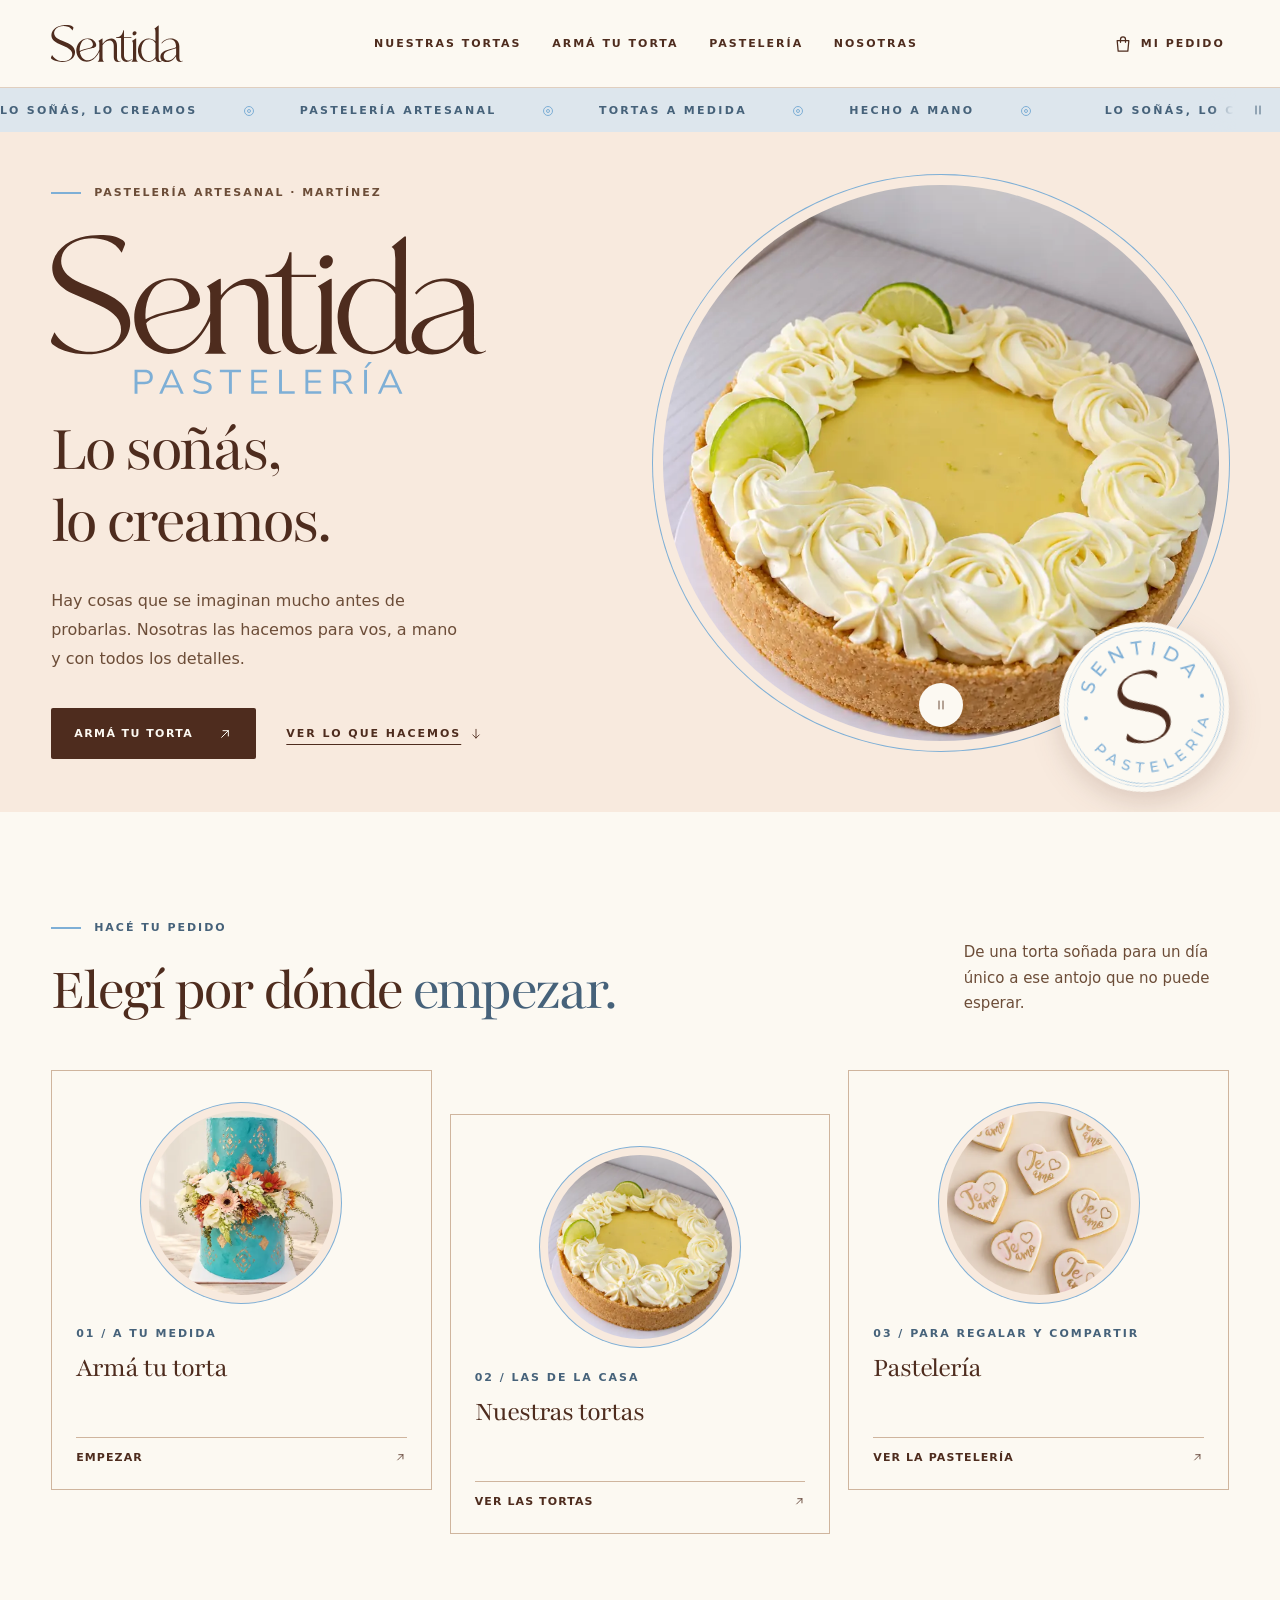
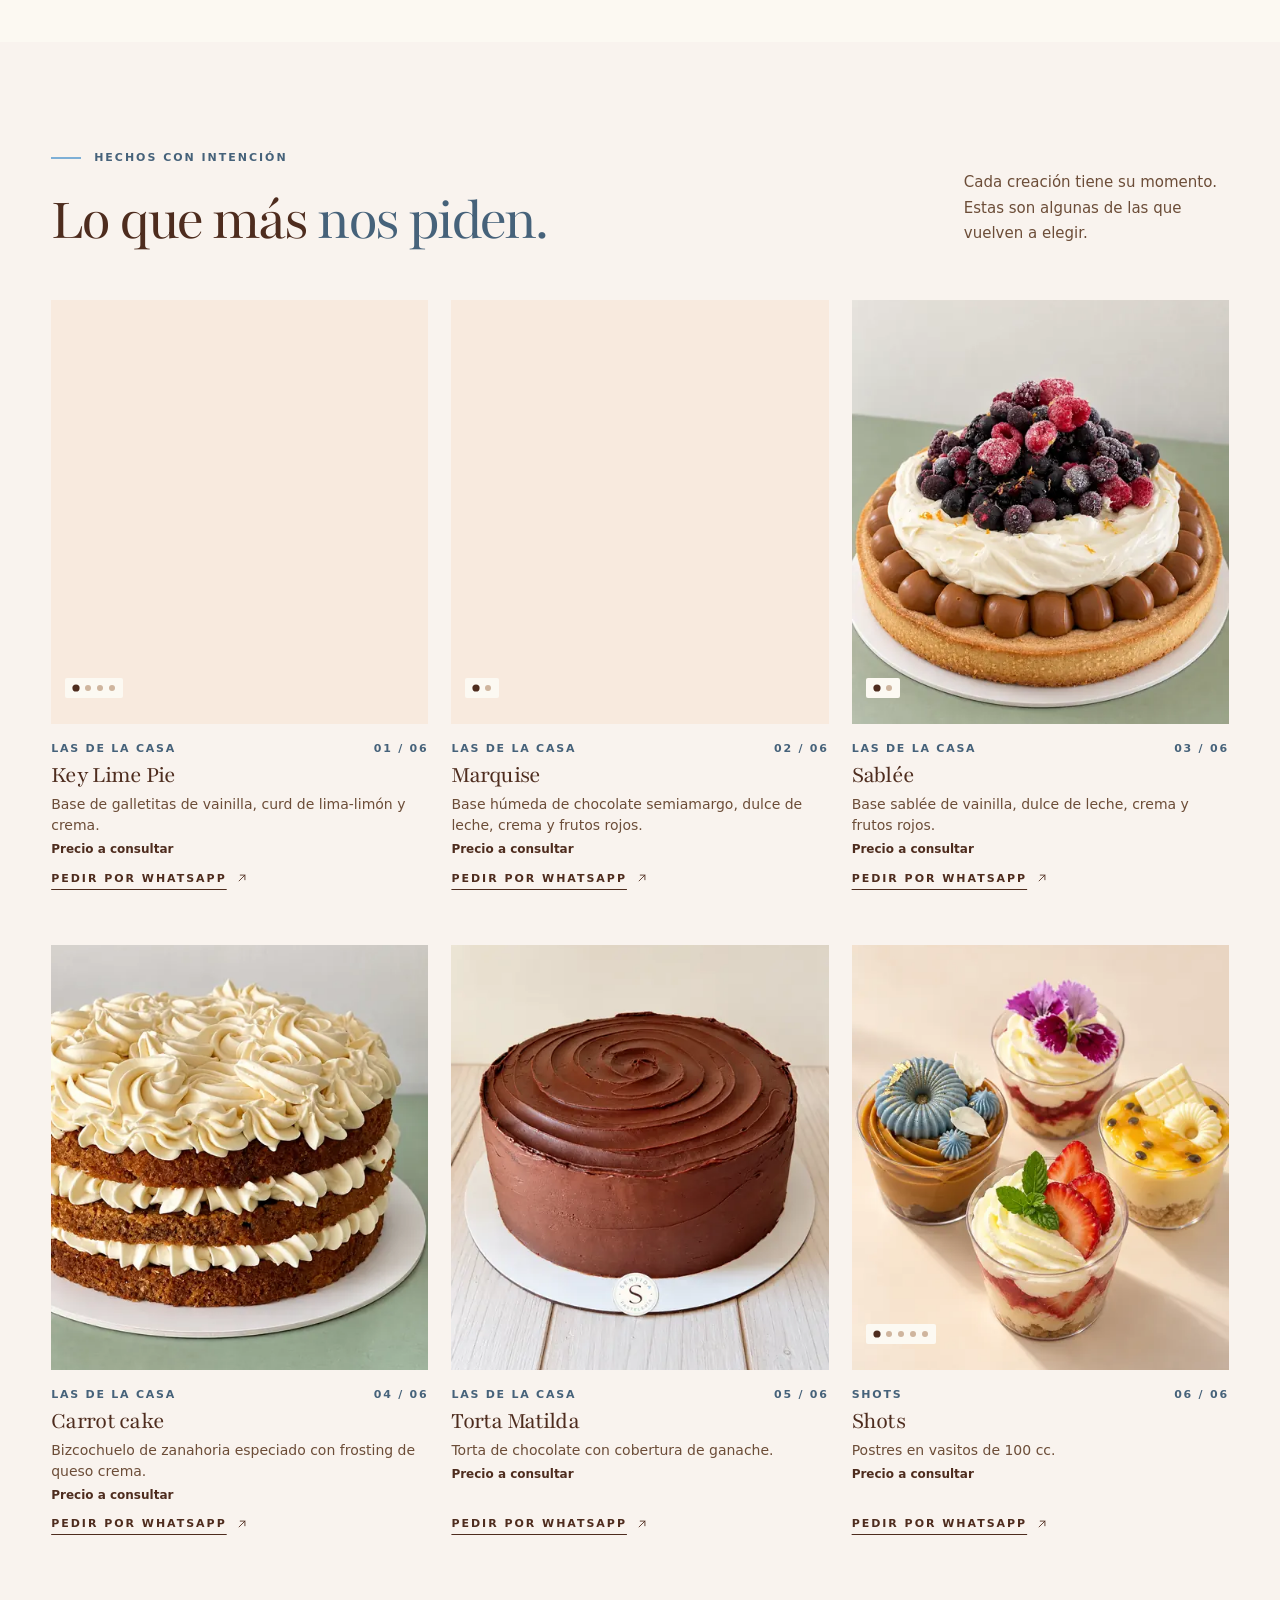
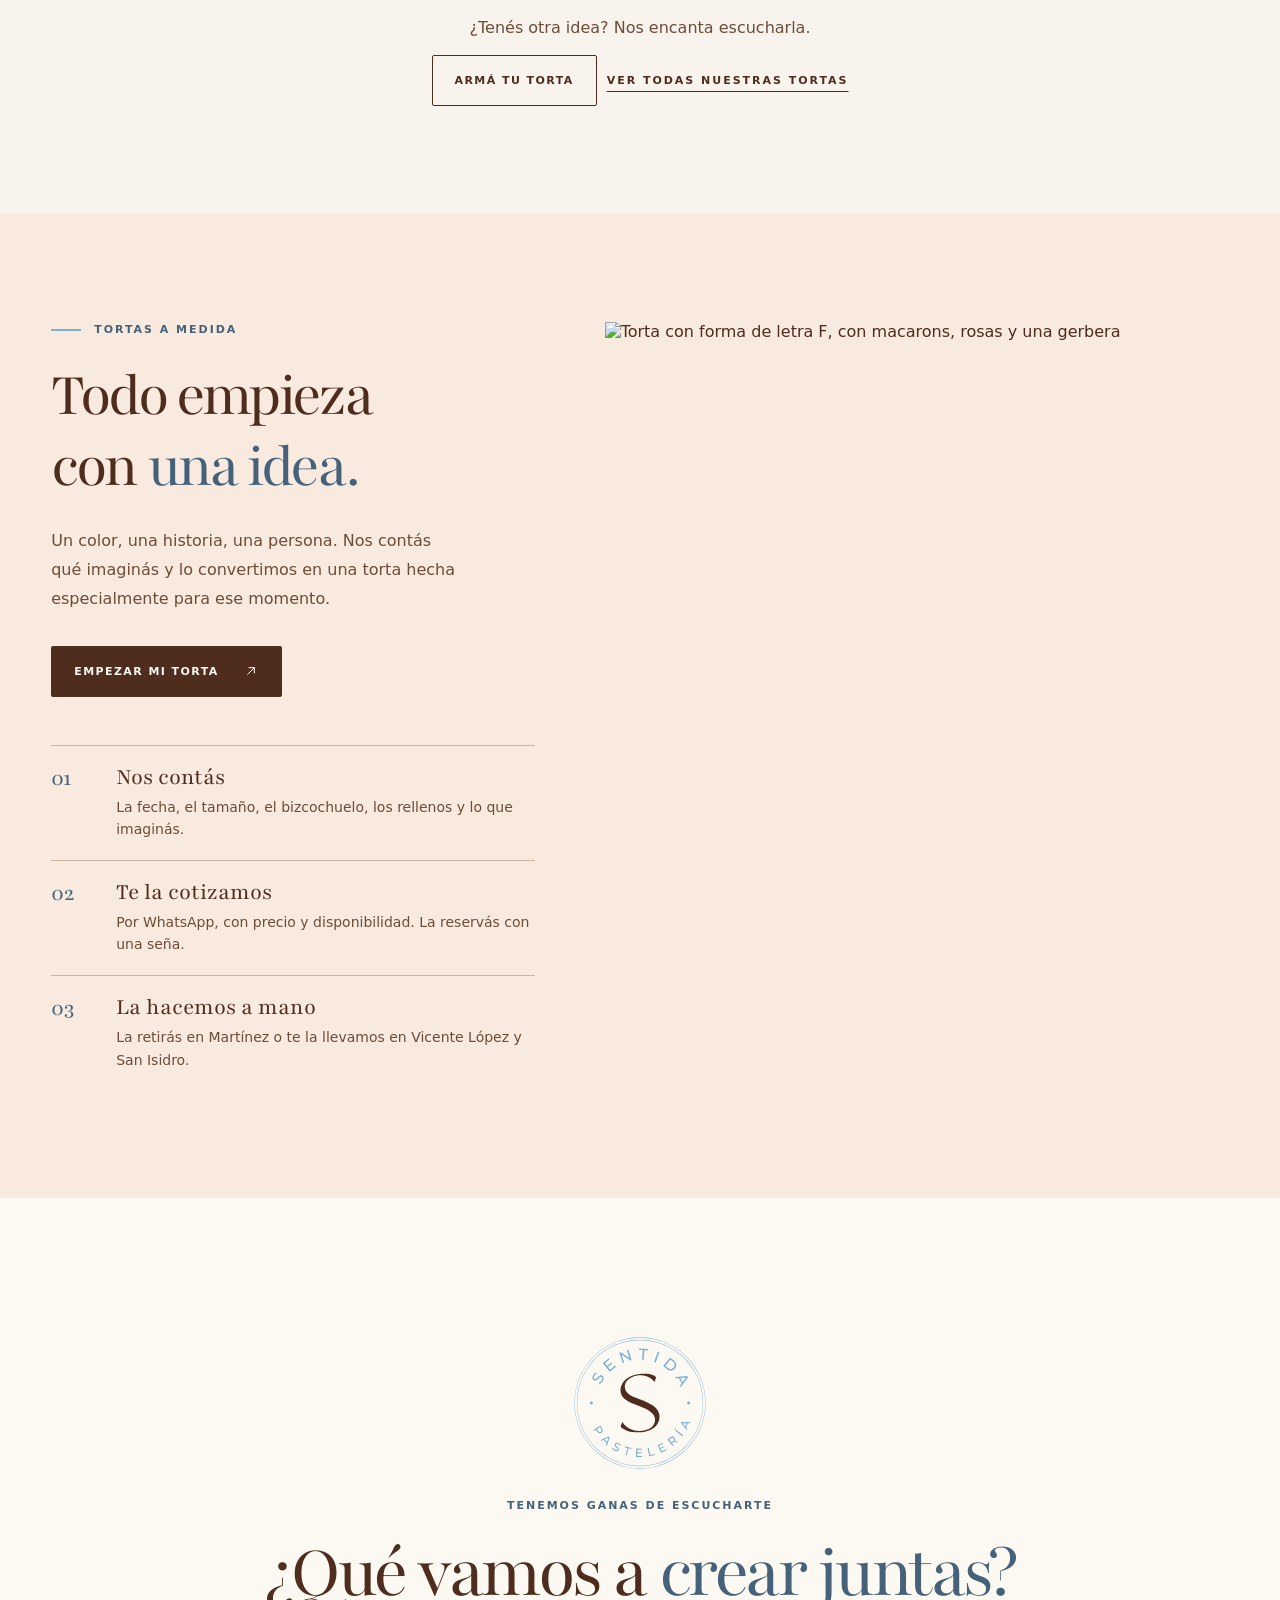
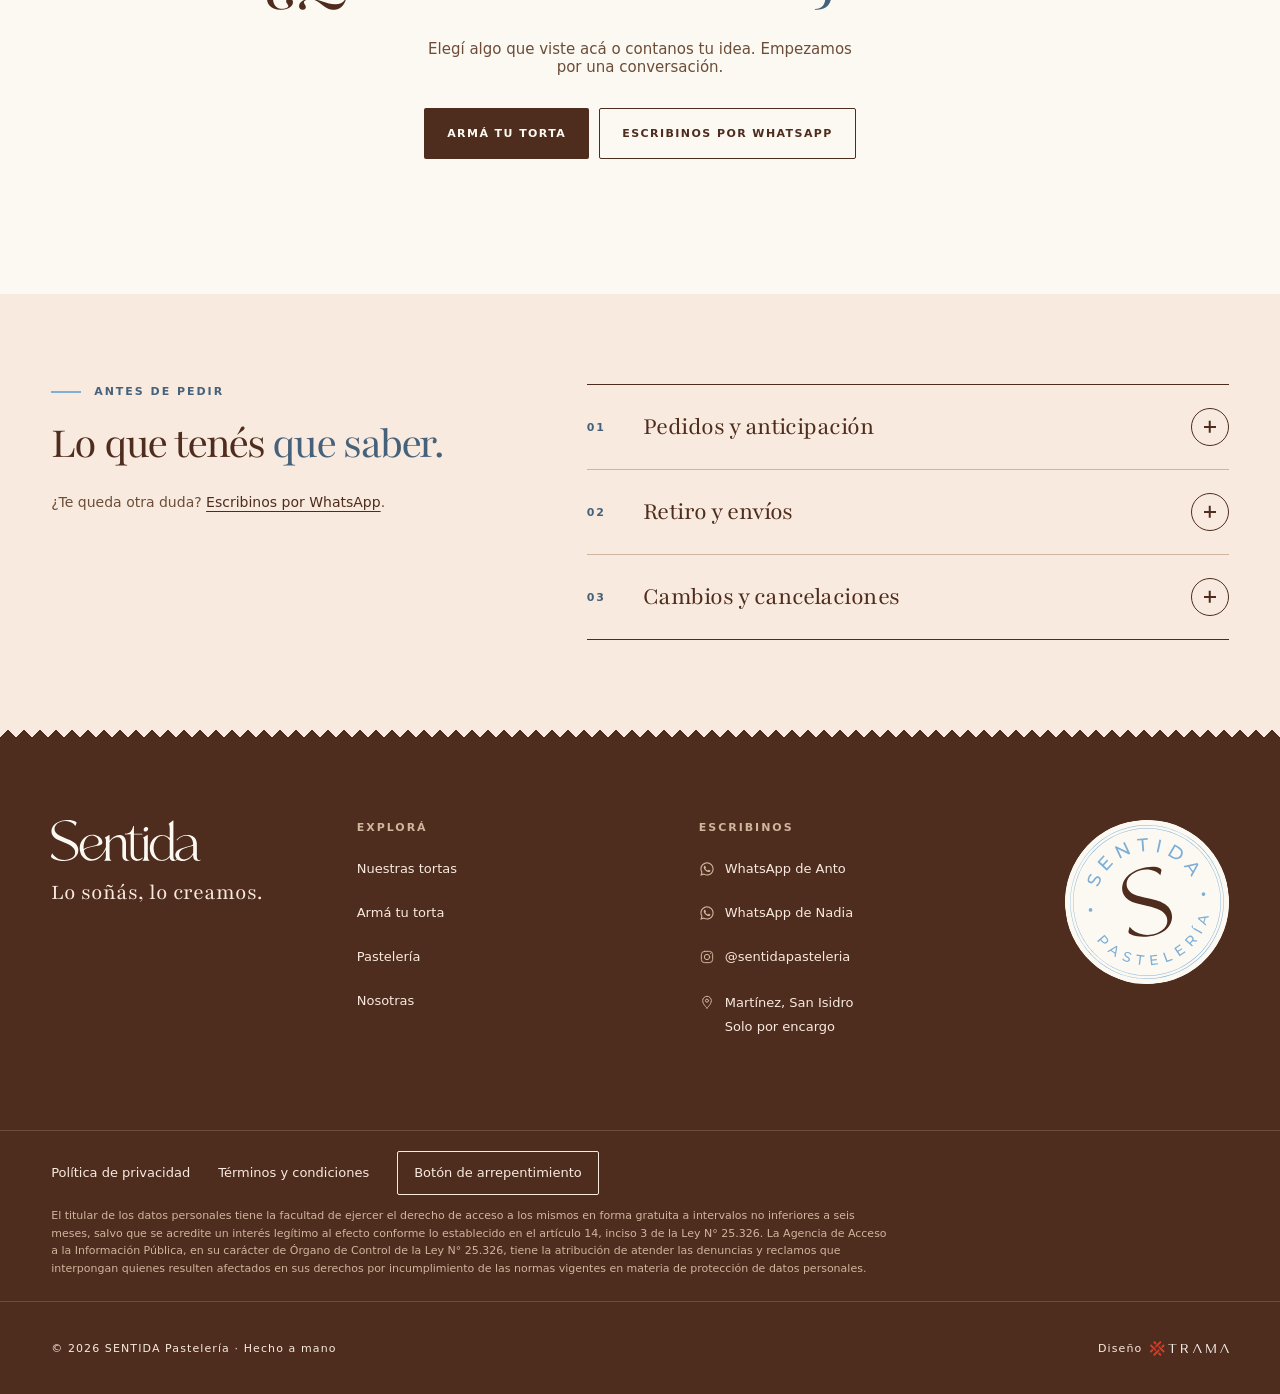
==== commit b5d3d7d6: "v6: el crédito del pie es «Diseño» con el logo de TRAMA, que lleva a tramaid.com.ar Co-Authored-By: " ====
--- a/index.html
+++ b/index.html
@@ -347,7 +347,7 @@
   <!-- Pendiente: el Data Fiscal de ARCA (Formulario 960 D, «Banner en sitio web») va en legal/titular.json. -->
   <p class="pie-aaip">El titular de los datos personales tiene la facultad de ejercer el derecho de acceso a los mismos en forma gratuita a intervalos no inferiores a seis meses, salvo que se acredite un interés legítimo al efecto conforme lo establecido en el artículo 14, inciso 3 de la Ley N° 25.326. La Agencia de Acceso a la Información Pública, en su carácter de Órgano de Control de la Ley N° 25.326, tiene la atribución de atender las denuncias y reclamos que interpongan quienes resulten afectados en sus derechos por incumplimiento de las normas vigentes en materia de protección de datos personales.</p>
 </div>
-  <div class="pie-fin envoltorio"><span>© 2026 SENTIDA Pastelería · Hecho a mano</span><span>Diseño TRAMA</span></div>
+  <div class="pie-fin envoltorio"><span>© 2026 SENTIDA Pastelería · Hecho a mano</span><a class="pie-trama" href="https://tramaid.com.ar" target="_blank" rel="noopener" aria-describedby="nueva-pestana">Diseño <img src="assets/marca/trama.svg" alt="TRAMA" width="78" height="15" loading="lazy"></a></div>
 </footer>
 </body>
 </html>
--- a/comun/base.css
+++ b/comun/base.css
@@ -175,7 +175,10 @@
 .pie-lugar{display:flex; align-items:flex-start; gap:10px; padding-top:12px; line-height:1.9}
 .pie-lugar .ico{margin-top:.25em}
 .pie-sello{width:164px; height:164px; border-radius:50%; background:var(--blanco); transform:rotate(-8deg)}
-.pie-fin{padding-block:24px; border-top:1px solid var(--marron-medio); display:flex; flex-wrap:wrap; justify-content:space-between; gap:12px; font-size:11px; letter-spacing:.1em}
+.pie-fin{padding-block:24px; border-top:1px solid var(--marron-medio); display:flex; flex-wrap:wrap; justify-content:space-between; align-items:center; gap:12px; font-size:11px; letter-spacing:.1em}
+/* El crédito del estudio: «Diseño» y el logo de TRAMA, que lleva a su sitio. */
+.pie-trama{display:inline-flex; align-items:center; gap:8px; min-height:44px}
+.pie-trama img{display:block; width:auto; height:15px}
 
 /* ------------------------------------------------------------
    La franja legal del pie (legal/pie.html, la misma en la tienda) y las
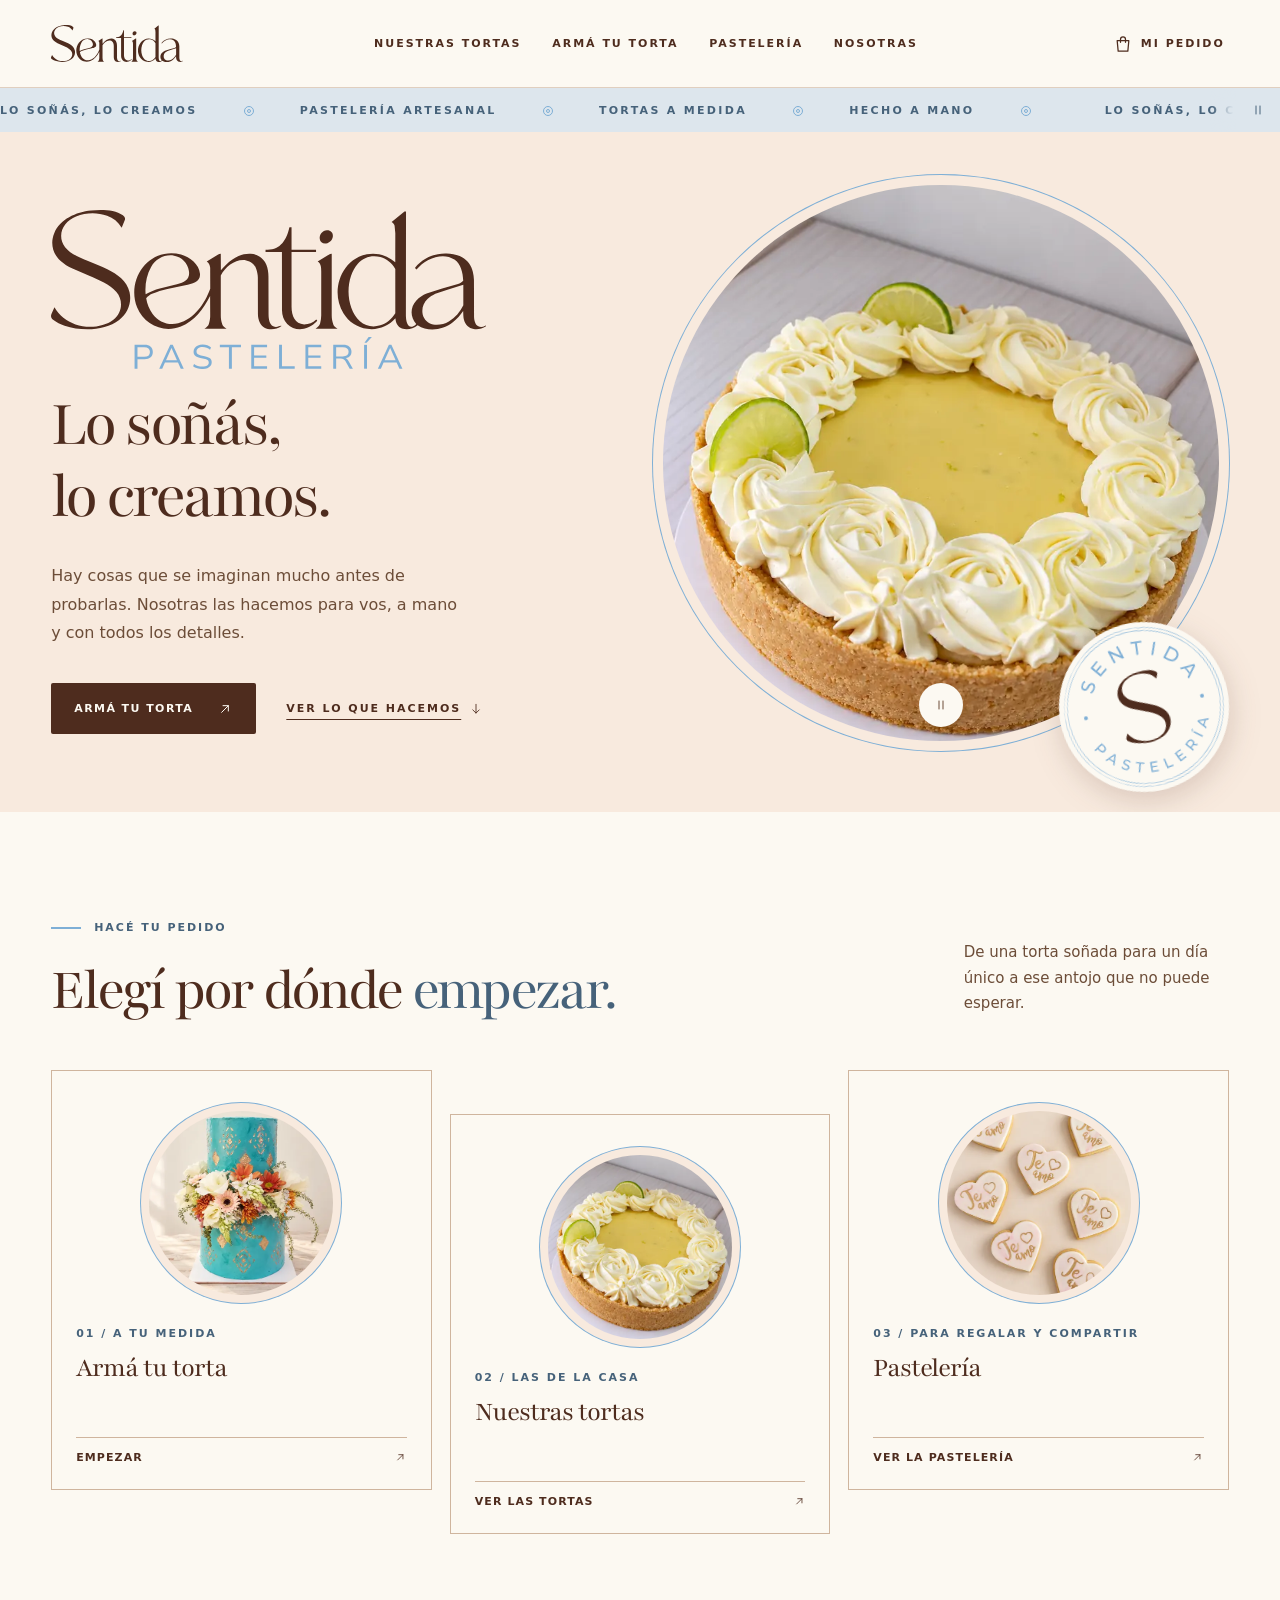
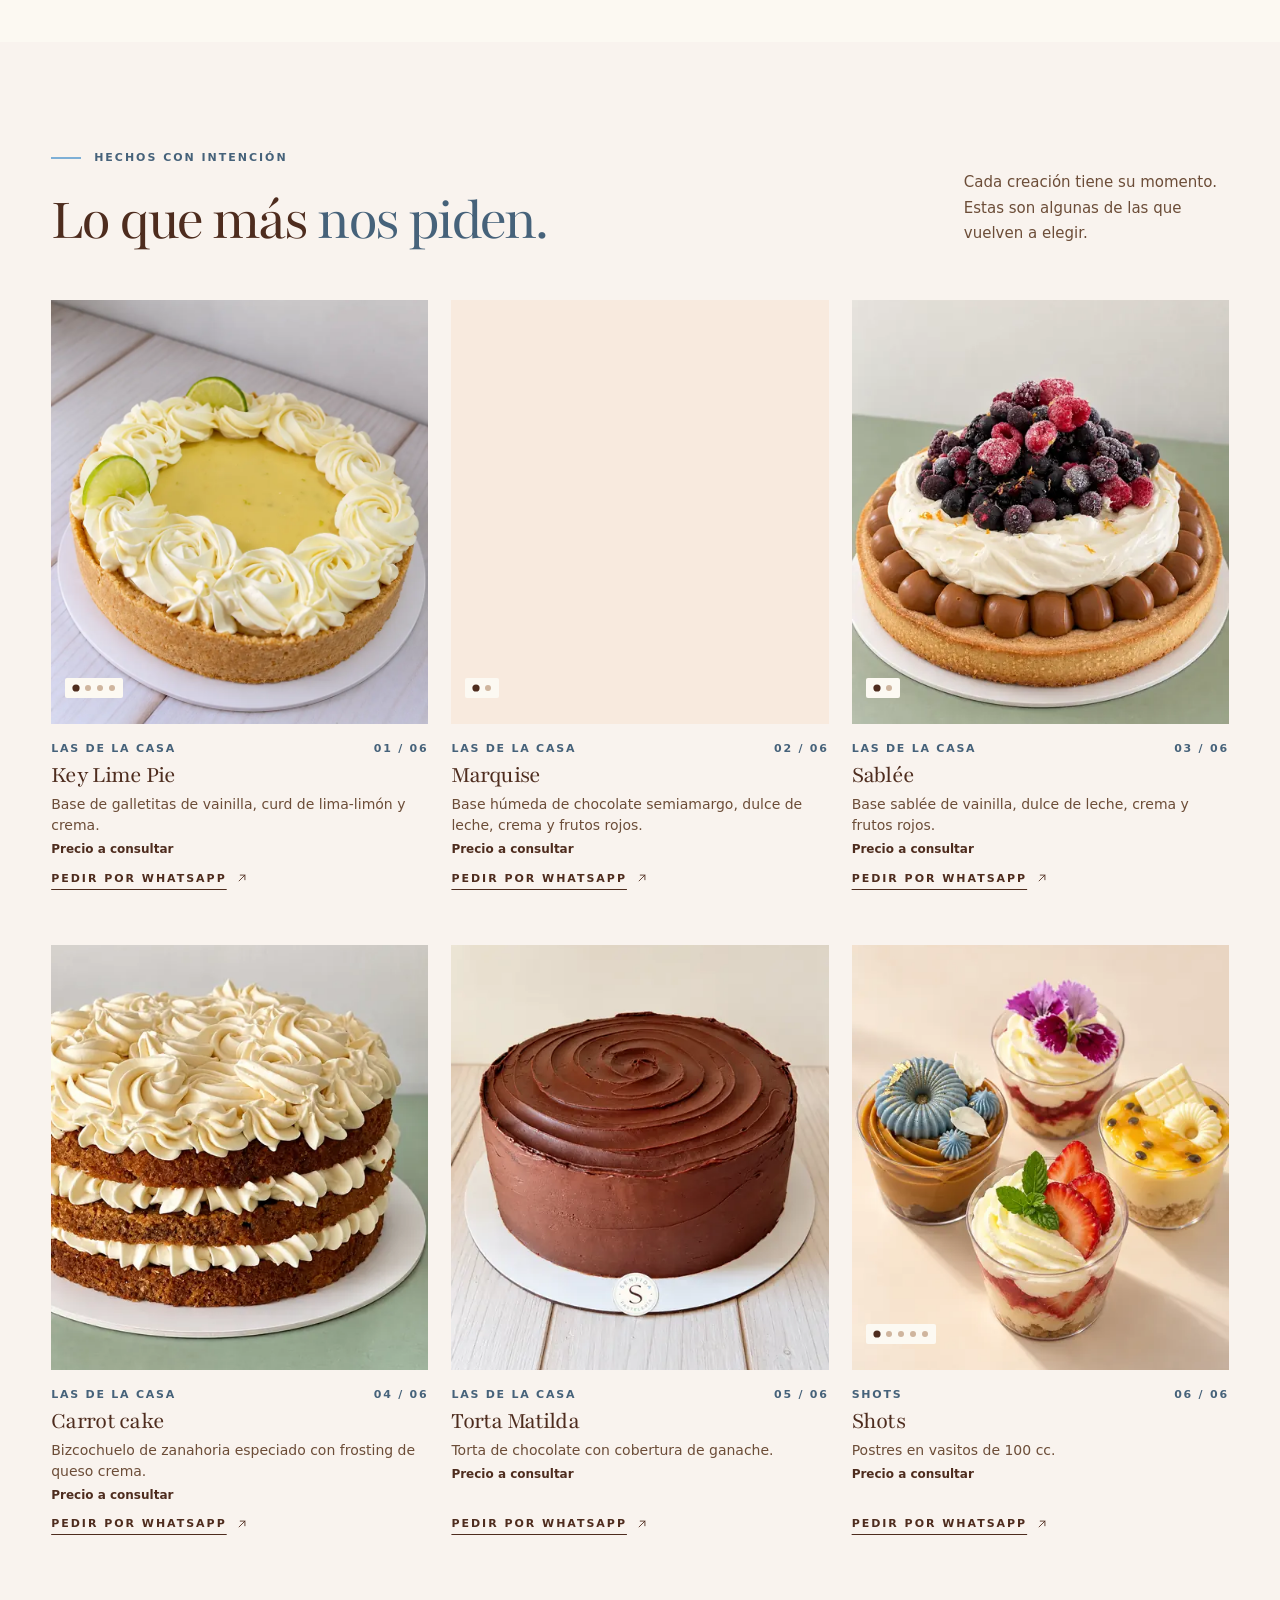
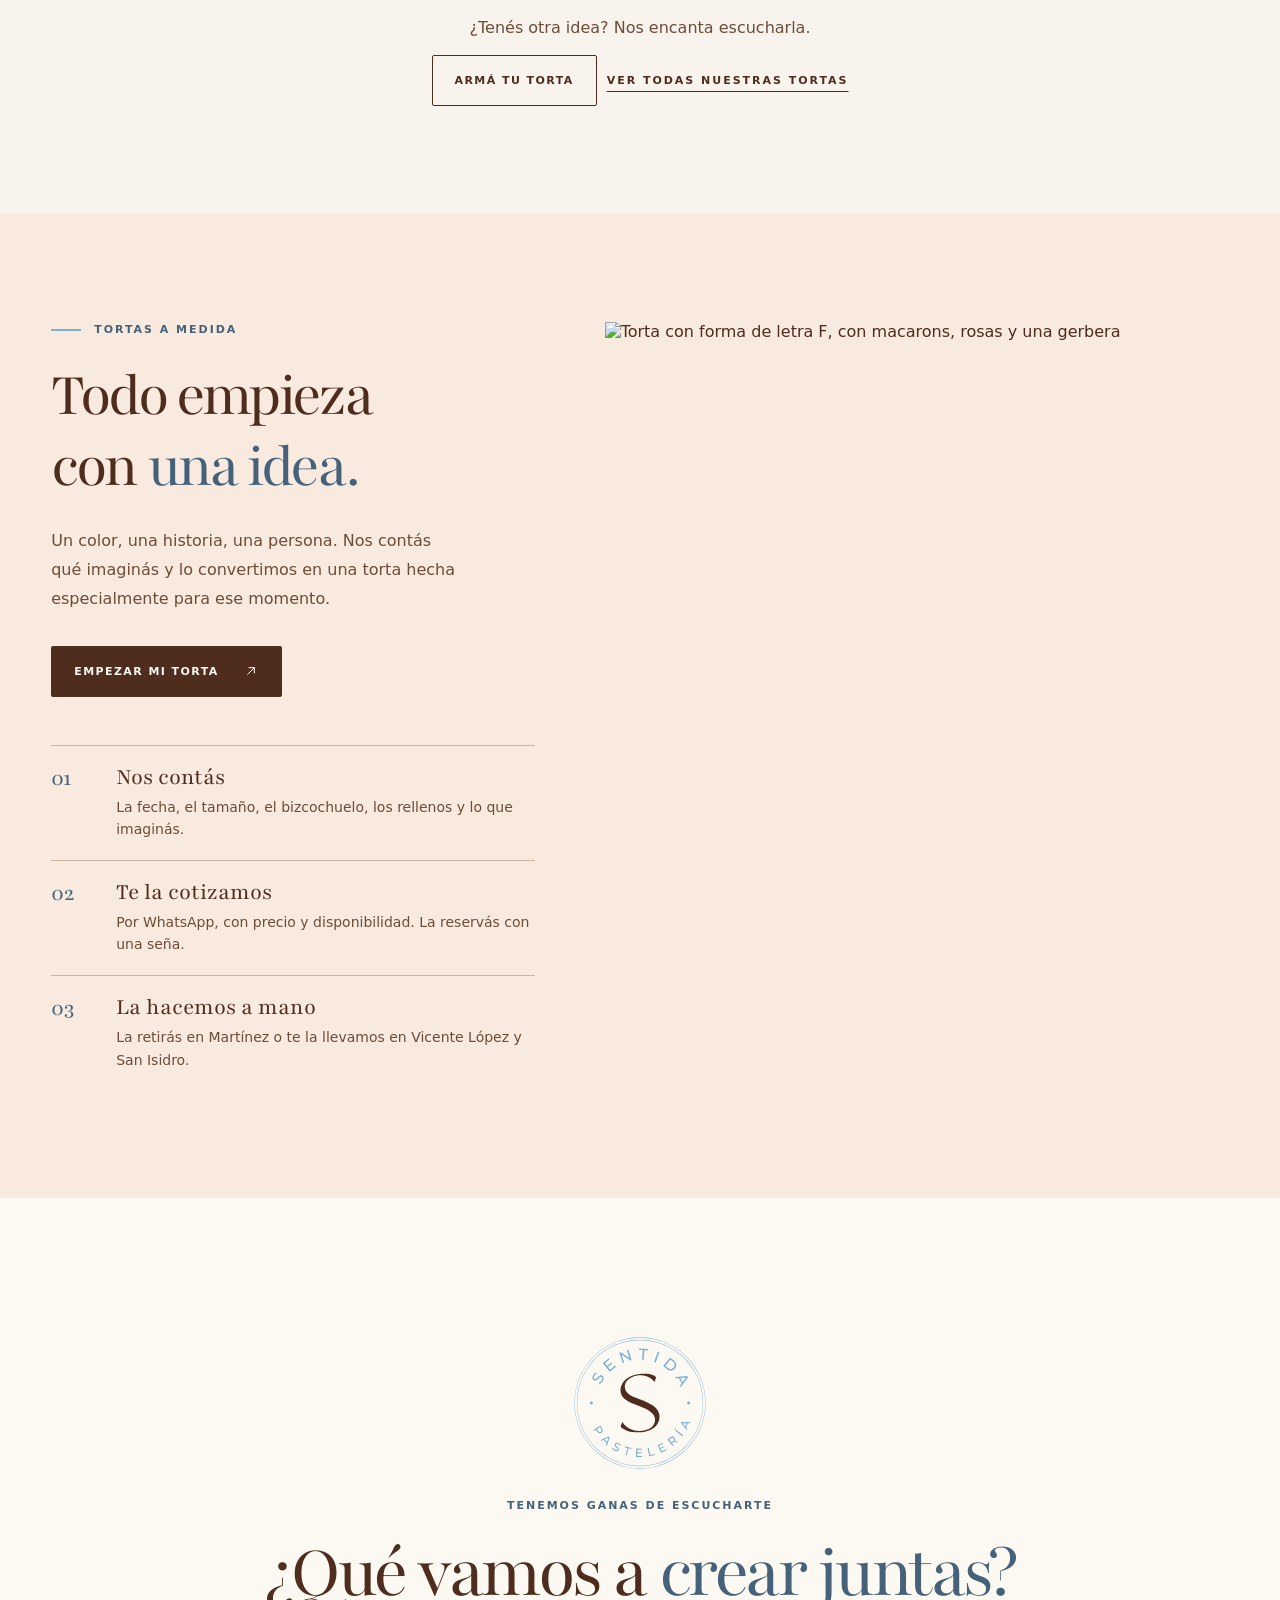
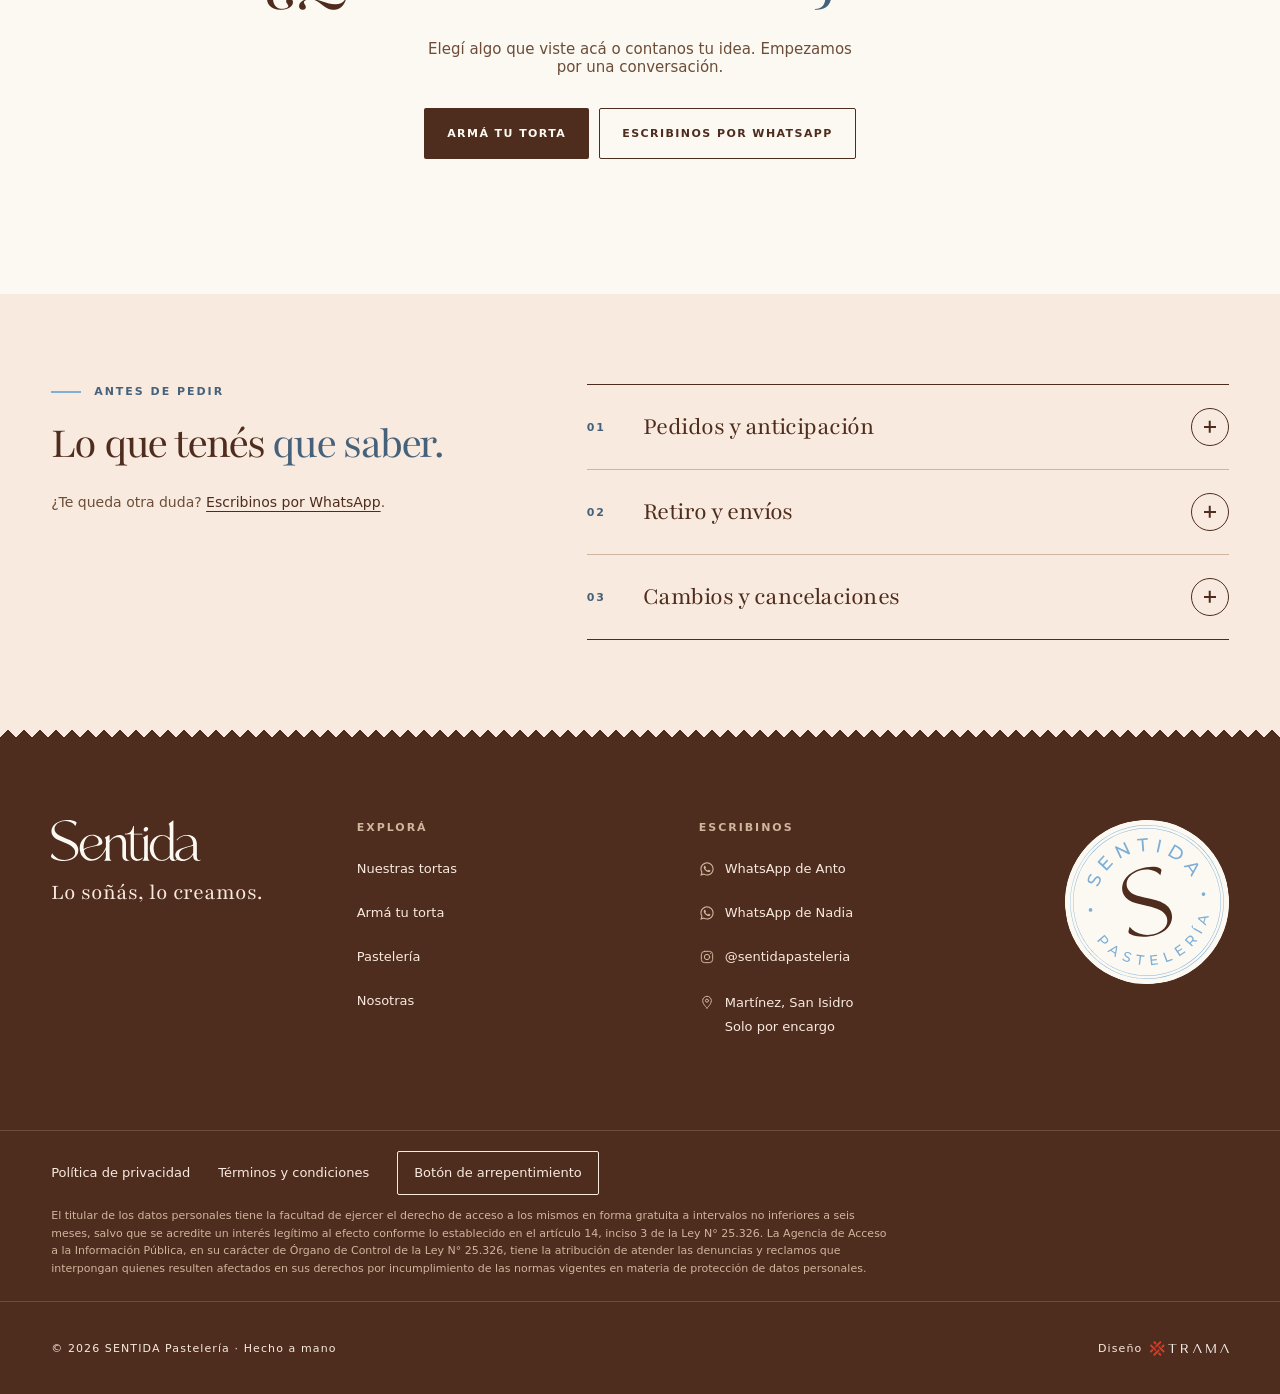
==== commit e1b8b6ee: "v6: el hero sin la bajada «Pastelería artesanal · Martínez» Pedido de las dueñas del 07/10, en la co" ====
--- a/index.html
+++ b/index.html
@@ -106,7 +106,6 @@
 <section class="hero" aria-labelledby="hero-t">
   <div class="hero-in envoltorio">
     <div class="hero-txt">
-      <p class="eti con-linea">Pastelería artesanal · Martínez</p>
       <h1 id="hero-t"><img class="hero-marca" src="assets/marca/logo-pasteleria.svg" alt="Sentida" width="520" height="190"><span class="hero-lema display">Lo soñás,<br>lo creamos.</span></h1>
       <p class="hero-baja">Hay cosas que se imaginan mucho antes de probarlas. Nosotras las hacemos para vos, a mano y con todos los detalles.</p>
       <div class="hero-acc">
--- a/home.css
+++ b/home.css
@@ -8,7 +8,6 @@
 .hero{background:var(--crema); overflow:hidden}
 .hero-in{min-height:680px; display:grid; grid-template-columns:49% 51%; align-items:center; position:relative}
 .hero-txt{position:relative; z-index:2; padding-block:48px}
-.hero-txt .eti{margin-bottom:35px; color:var(--marron-medio)}
 .hero-marca{display:block; width:clamp(260px,34vw,480px); height:auto}
 .hero-lema{display:block; margin-top:20px; font-size:clamp(3rem,5.3vw,5rem); line-height:1.07; letter-spacing:-.045em}
 .hero-baja{max-width:420px; margin:28px 0 35px; font-size:16px; line-height:1.8; color:var(--marron-medio)}
@@ -85,7 +84,6 @@
   .circulo-grande{width:min(78vw,310px); top:0; left:0; right:0; margin-inline:auto; border-width:6px}
   .hero-sello{width:104px; height:104px; right:0; bottom:3px}
   .hero-txt{text-align:center; padding-block:20px 0}
-  .hero-txt .eti{margin-bottom:17px}
   .hero-marca{width:min(78vw,320px); margin-inline:auto}
   .hero-lema{font-size:clamp(2.6875rem,10vw,3.875rem); margin-top:13px}
   .hero-baja{font-size:15px; margin:19px auto 25px; max-width:360px}
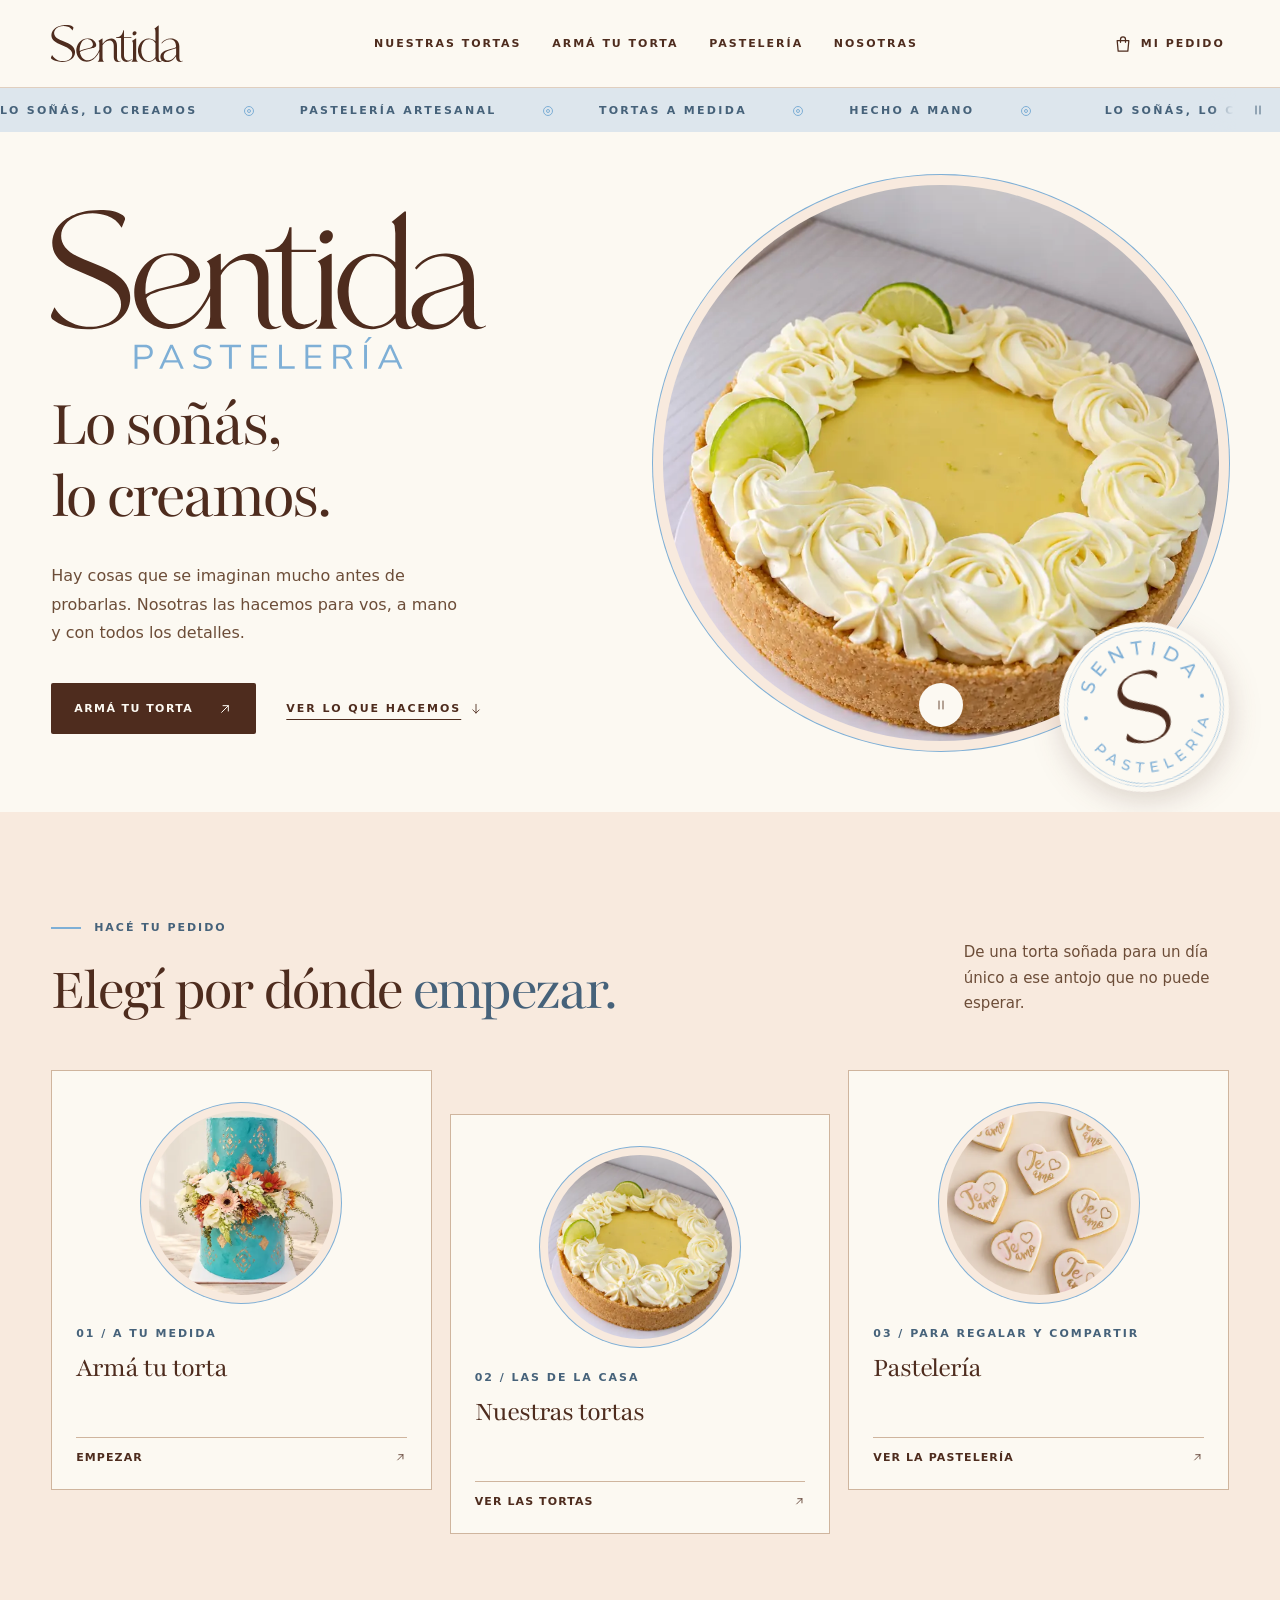
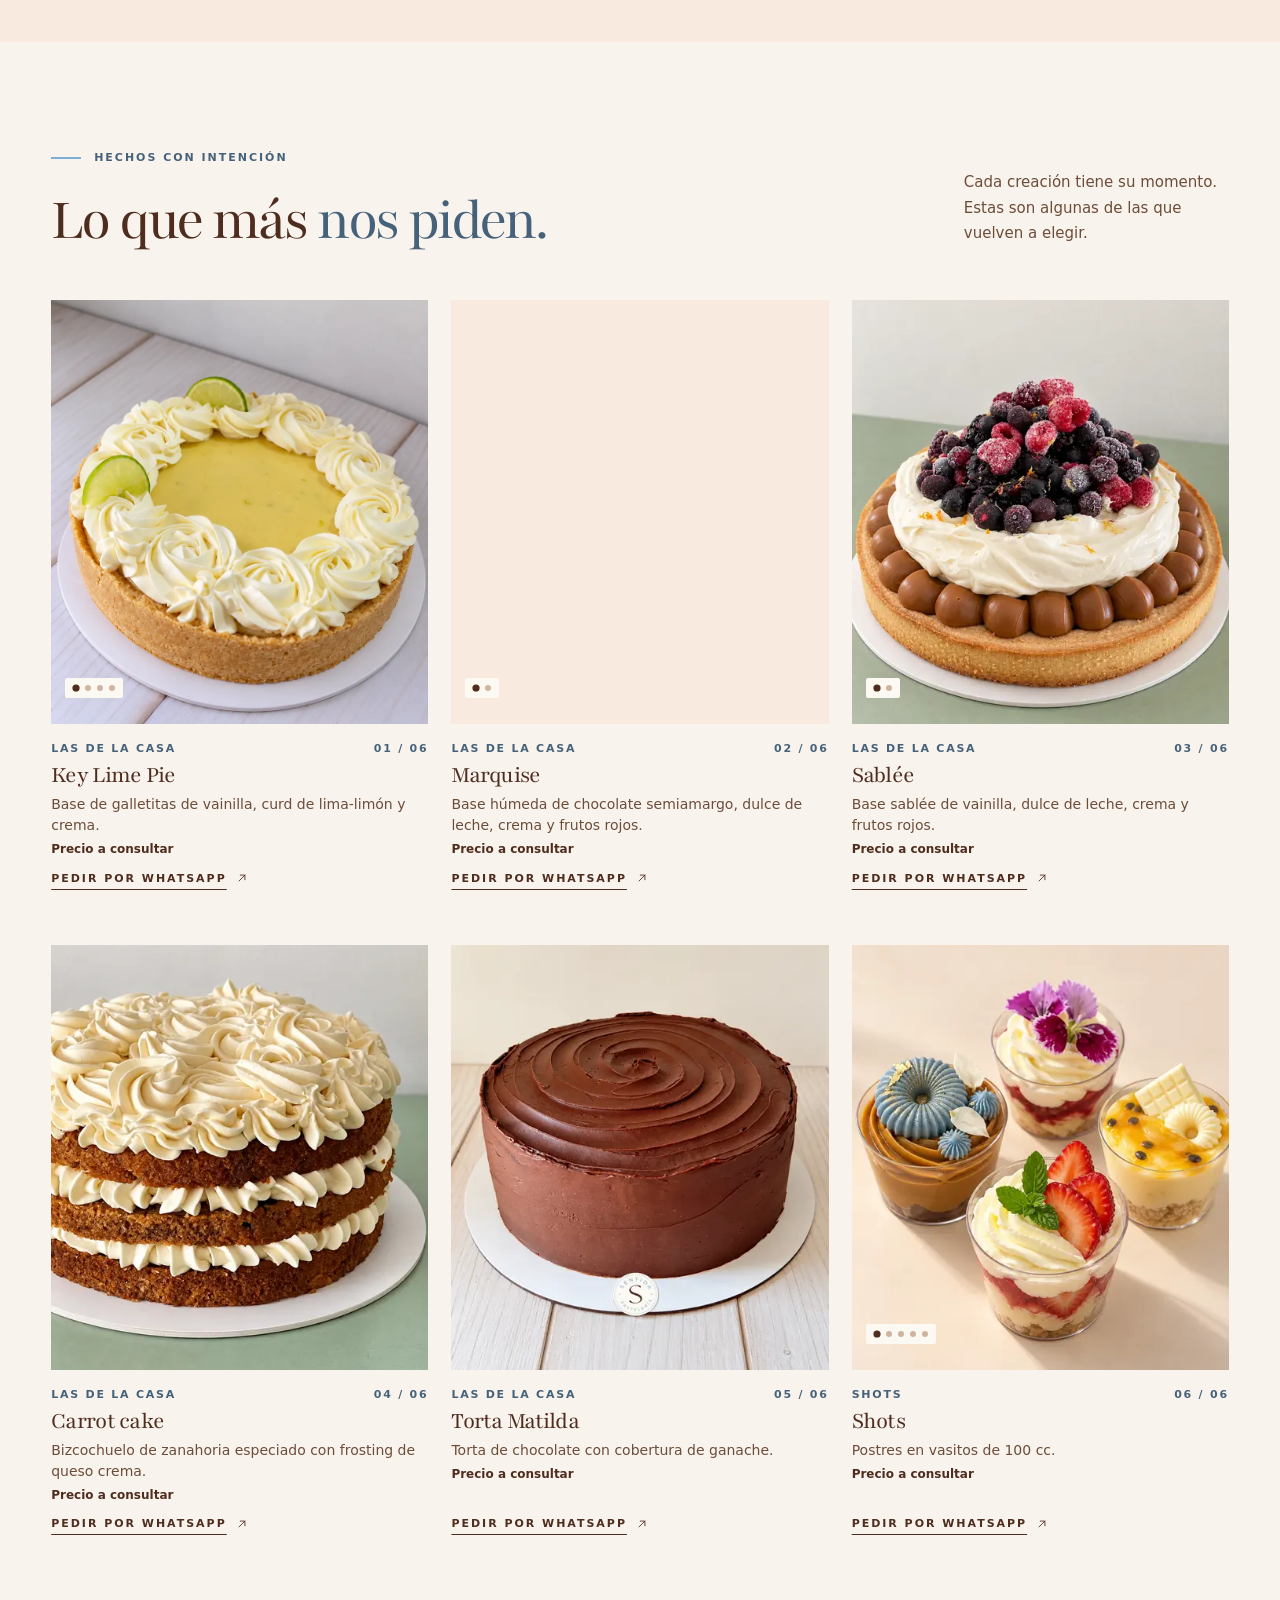
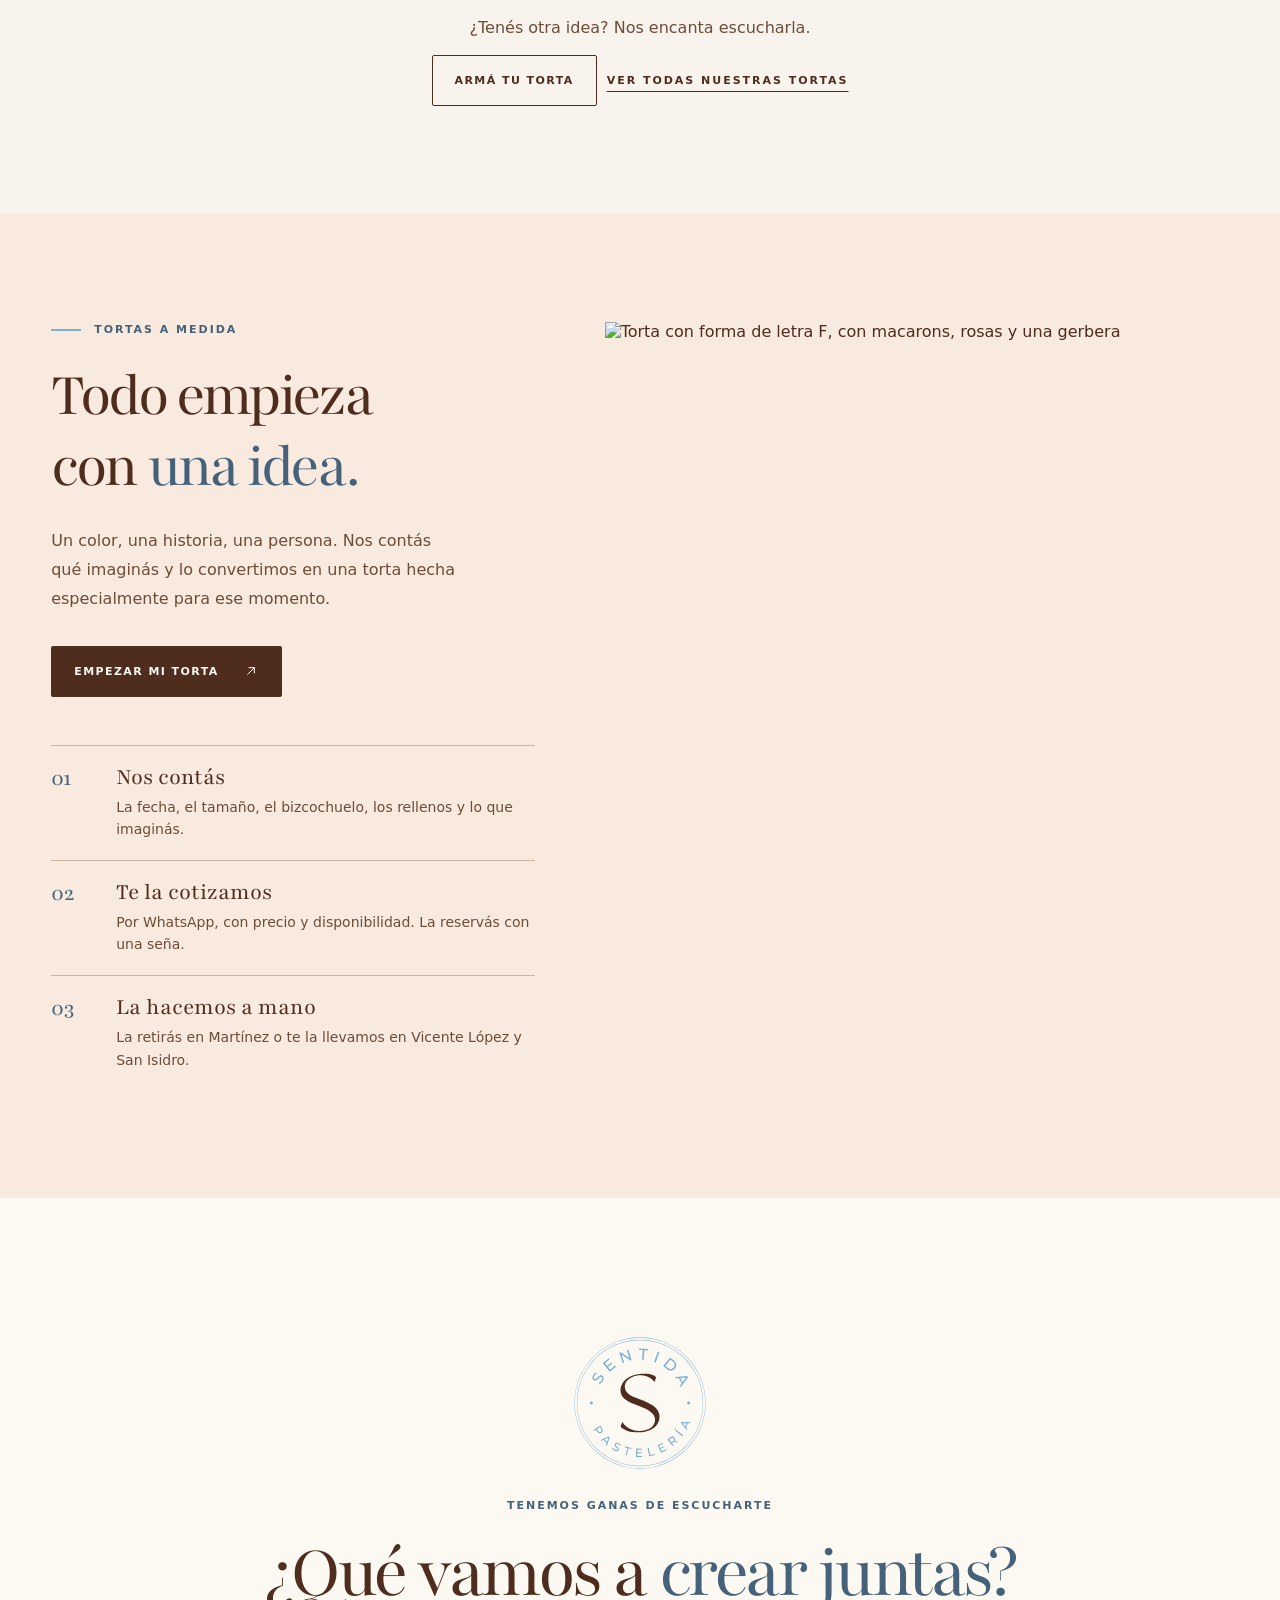
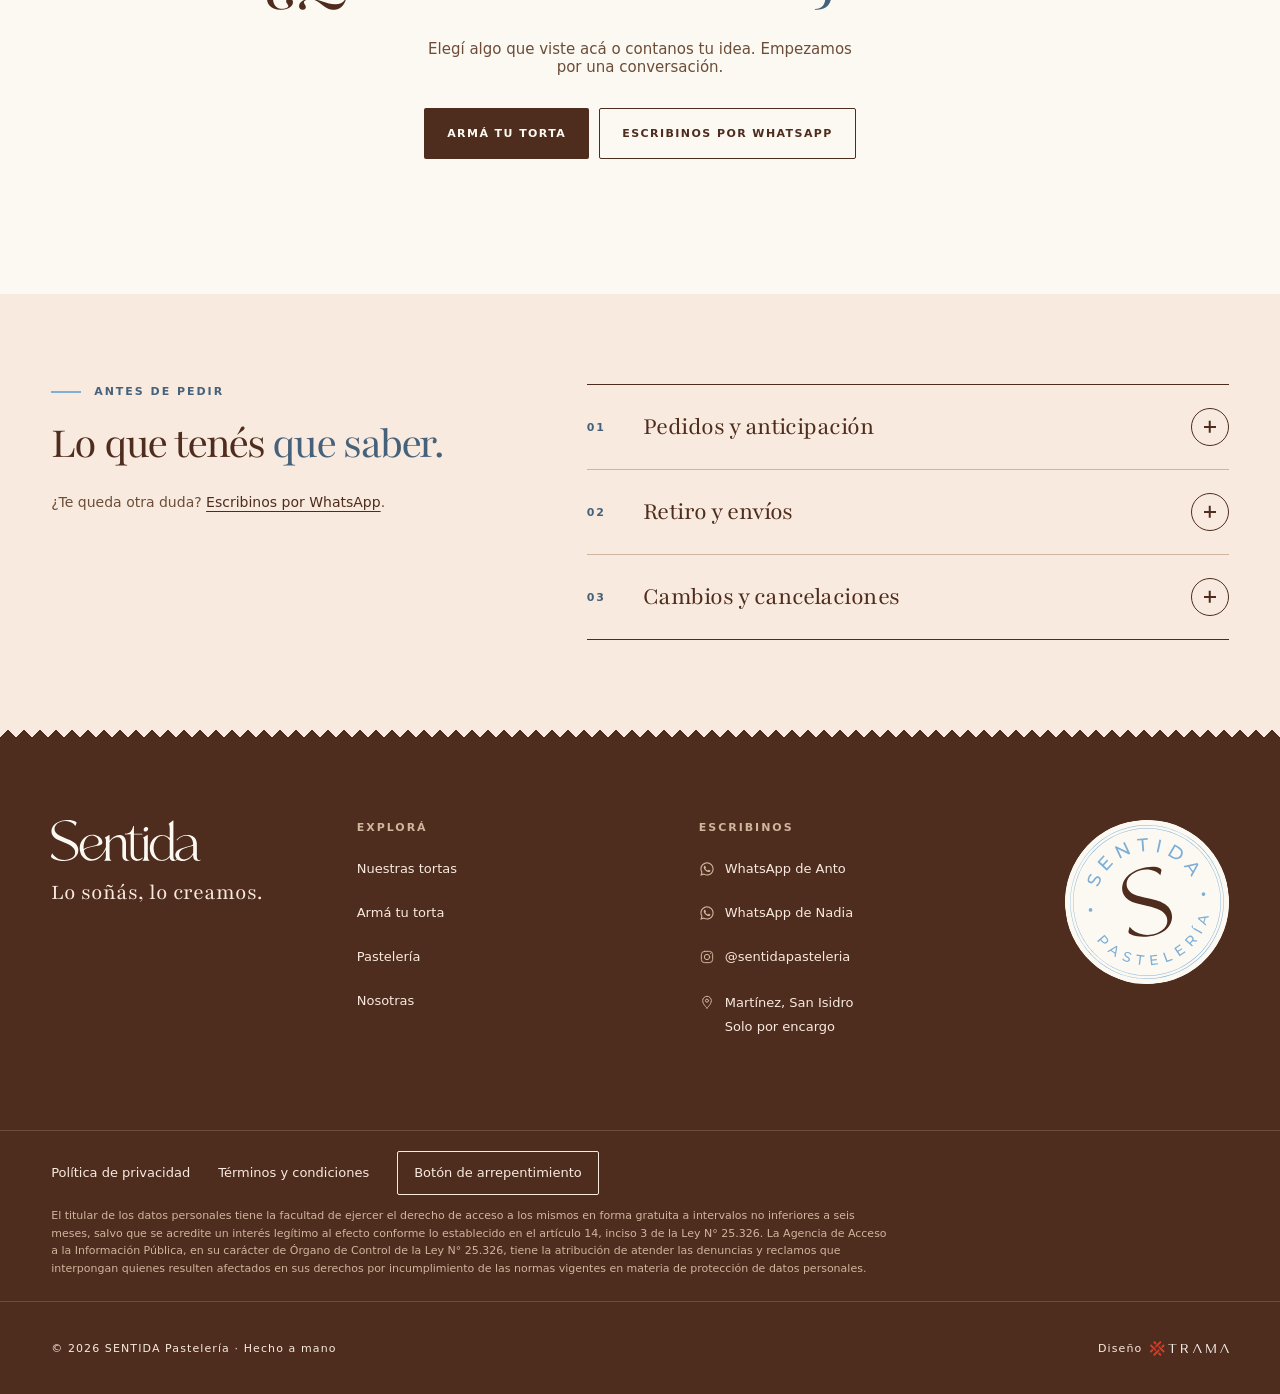
==== commit 1ccf1cbb: "v6: el hero en crema y «Elegí por dónde empezar» en rosa Pedido de las dueñas del 07/10: se intercam" ====
--- a/index.html
+++ b/index.html
@@ -134,16 +134,18 @@
   </div>
 </section>
 
-<section class="empezar seccion envoltorio" id="empezar" aria-labelledby="empezar-t">
-  <div class="titulo-seccion">
-    <div><p class="eti con-linea">Hacé tu pedido</p><h2 class="display" id="empezar-t">Elegí por dónde <span class="acento">empezar.</span></h2></div>
-    <p>De una torta soñada para un día único a ese antojo que no puede esperar.</p>
-  </div>
-  <ul class="puertas" role="list">
-    <li><a class="puerta" href="arma-tu-torta/"><span class="circulo"><img src="assets/fotos/deco-dos-pisos-480.webp" width="480" height="600" alt="" loading="lazy" decoding="async"></span><span class="puerta-n">01 / A tu medida</span><h3 class="display">Armá tu torta</h3><span class="puerta-ir">Empezar <svg class="ico" aria-hidden="true" focusable="false"><use href="#i-diagonal"/></svg></span></a></li>
-    <li><a class="puerta" href="tortas/"><span class="circulo"><img src="assets/fotos/key-lime-pie-480.webp" width="1000" height="1250" alt="" loading="lazy" decoding="async"></span><span class="puerta-n">02 / Las de la casa</span><h3 class="display">Nuestras tortas</h3><span class="puerta-ir">Ver las tortas <svg class="ico" aria-hidden="true" focusable="false"><use href="#i-diagonal"/></svg></span></a></li>
-    <li><a class="puerta" href="pasteleria/"><span class="circulo"><img src="assets/fotos/galletas-te-amo-480.webp" width="1000" height="1250" alt="" loading="lazy" decoding="async"></span><span class="puerta-n">03 / Para regalar y compartir</span><h3 class="display">Pastelería</h3><span class="puerta-ir">Ver la pastelería <svg class="ico" aria-hidden="true" focusable="false"><use href="#i-diagonal"/></svg></span></a></li>
-  </ul>
+<section class="empezar seccion" id="empezar" aria-labelledby="empezar-t">
+  <div class="envoltorio">
+    <div class="titulo-seccion">
+      <div><p class="eti con-linea">Hacé tu pedido</p><h2 class="display" id="empezar-t">Elegí por dónde <span class="acento">empezar.</span></h2></div>
+      <p>De una torta soñada para un día único a ese antojo que no puede esperar.</p>
+    </div>
+    <ul class="puertas" role="list">
+      <li><a class="puerta" href="arma-tu-torta/"><span class="circulo"><img src="assets/fotos/deco-dos-pisos-480.webp" width="480" height="600" alt="" loading="lazy" decoding="async"></span><span class="puerta-n">01 / A tu medida</span><h3 class="display">Armá tu torta</h3><span class="puerta-ir">Empezar <svg class="ico" aria-hidden="true" focusable="false"><use href="#i-diagonal"/></svg></span></a></li>
+      <li><a class="puerta" href="tortas/"><span class="circulo"><img src="assets/fotos/key-lime-pie-480.webp" width="1000" height="1250" alt="" loading="lazy" decoding="async"></span><span class="puerta-n">02 / Las de la casa</span><h3 class="display">Nuestras tortas</h3><span class="puerta-ir">Ver las tortas <svg class="ico" aria-hidden="true" focusable="false"><use href="#i-diagonal"/></svg></span></a></li>
+      <li><a class="puerta" href="pasteleria/"><span class="circulo"><img src="assets/fotos/galletas-te-amo-480.webp" width="1000" height="1250" alt="" loading="lazy" decoding="async"></span><span class="puerta-n">03 / Para regalar y compartir</span><h3 class="display">Pastelería</h3><span class="puerta-ir">Ver la pastelería <svg class="ico" aria-hidden="true" focusable="false"><use href="#i-diagonal"/></svg></span></a></li>
+    </ul>
+  </div>
 </section>
 
 <section class="destacados seccion" id="destacados" aria-labelledby="destacados-t">
--- a/comun/base.css
+++ b/comun/base.css
@@ -209,10 +209,16 @@
 @media (min-width:1280px){
   .cab-nav .solo-ancho{display:inline-flex}
 }
+/* En el celular (y en la tablet, donde aparece «Menú»): Menú y la bolsa a la
+   izquierda, el logo a la derecha. Decisión de las dueñas del 07/10/2026; en
+   la compu queda como estaba, con el logo a la izquierda. El orden del HTML
+   es el de la compu, así que acá se acomoda con la grilla y `order`. */
 @media (max-width:1099px){
-  .cab-in{grid-template-columns:auto 1fr; gap:12px}
+  .cab-in{grid-template-columns:auto minmax(0,1fr) auto; grid-template-areas:"acc . marca"; gap:12px}
+  .cab-marca{grid-area:marca}
+  .cab-acc{grid-area:acc; justify-content:flex-start}
   .cab-nav{display:none}
-  .menu{display:block}
+  .menu{display:block; order:-1}
 }
 @media (max-width:899px){
   :root{--cab:64px}
--- a/home.css
+++ b/home.css
@@ -5,7 +5,9 @@
    ============================================================ */
 
 /* Hero */
-.hero{background:var(--crema); overflow:hidden}
+/* El hero va en crema y «Elegí por dónde empezar», abajo, en rosa: las dueñas
+   pidieron intercambiar los dos fondos el 07/10/2026. */
+.hero{background:var(--blanco); overflow:hidden}
 .hero-in{min-height:680px; display:grid; grid-template-columns:49% 51%; align-items:center; position:relative}
 .hero-txt{position:relative; z-index:2; padding-block:48px}
 .hero-marca{display:block; width:clamp(260px,34vw,480px); height:auto}
@@ -28,6 +30,7 @@
 .hero-sello{position:absolute; right:0; bottom:20px; width:170px; height:170px; border-radius:50%; background:var(--blanco); transform:rotate(-11deg); filter:drop-shadow(0 8px 15px var(--sombra-suave))}
 
 /* Elegí por dónde empezar */
+.empezar{background:var(--crema)}
 .puertas{list-style:none; padding:0; margin:0; display:grid; grid-template-columns:repeat(3,minmax(0,1fr)); gap:18px; align-items:start}
 .puertas > li:nth-child(2){margin-top:44px}
 .puerta{display:flex; flex-direction:column; min-height:420px; padding:32px 24px 25px; border:1px solid var(--beige); background:var(--blanco); transition:background-color .2s, transform .2s}
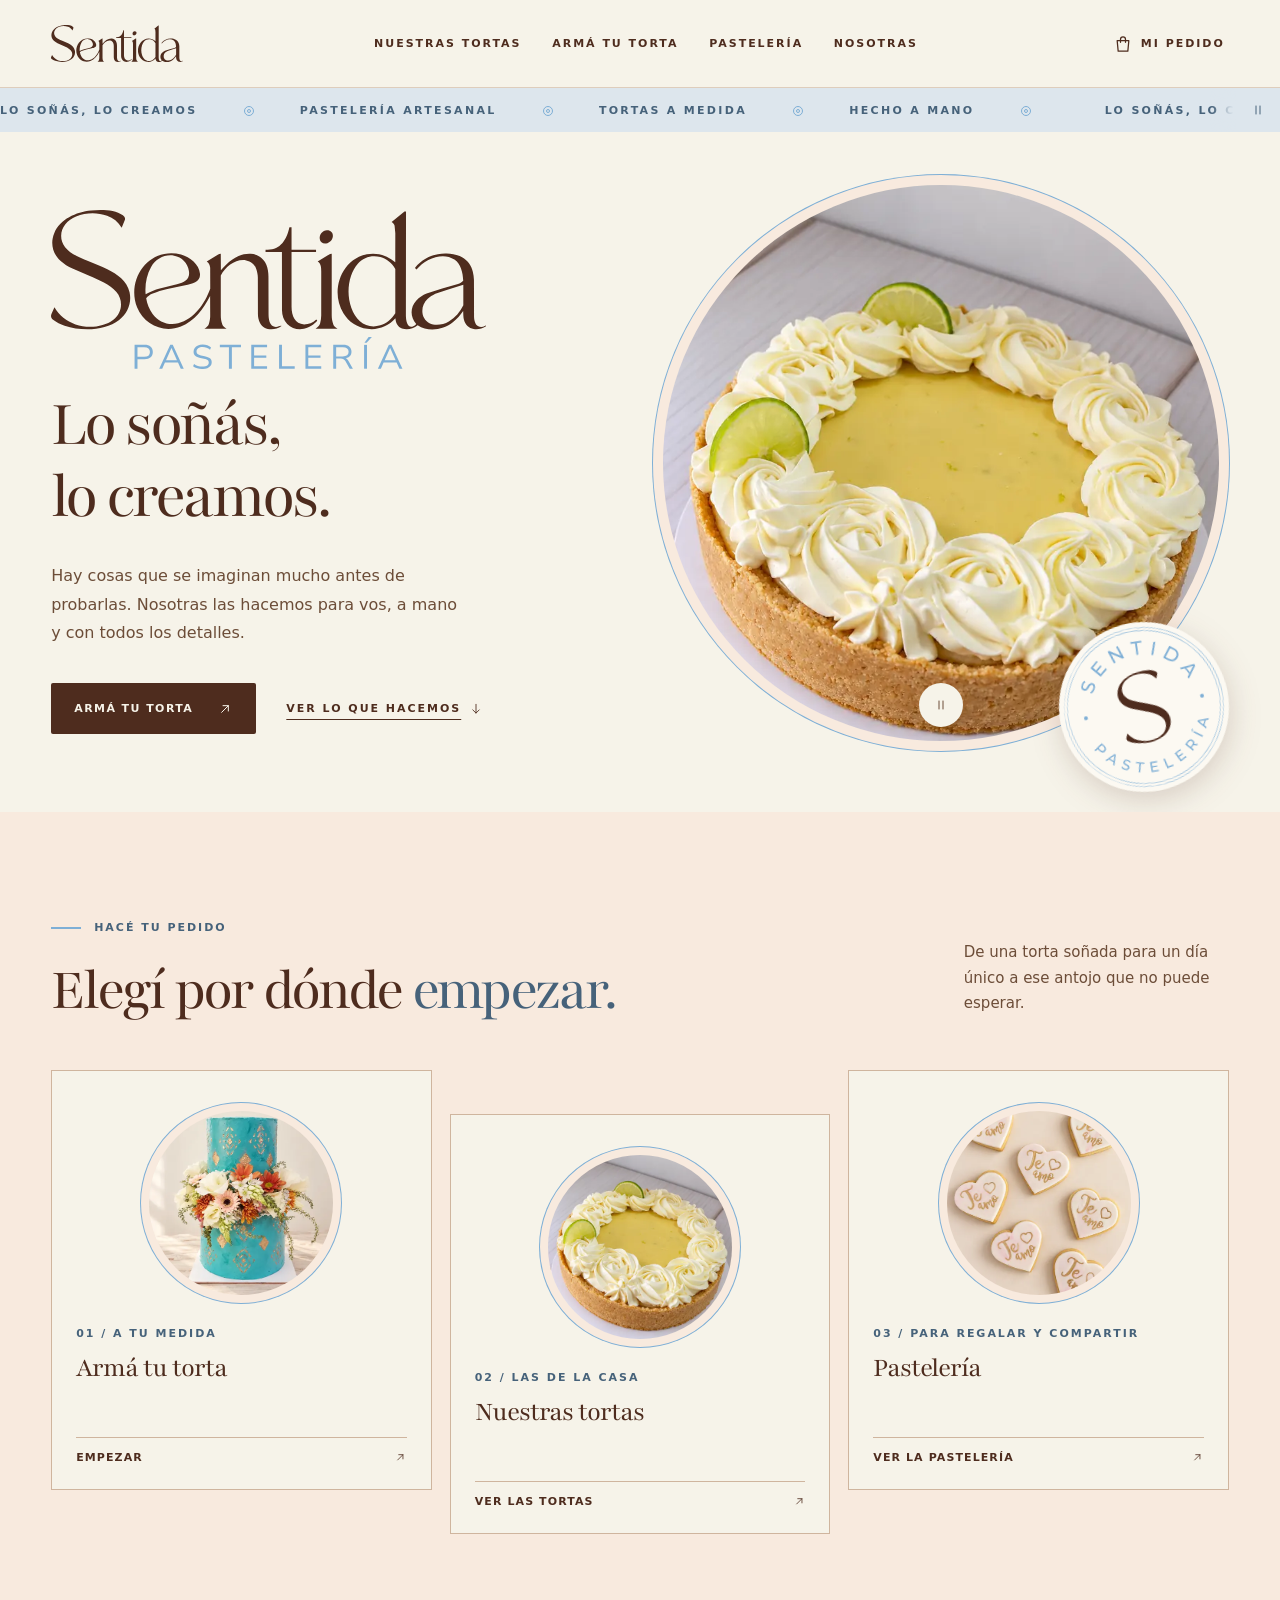
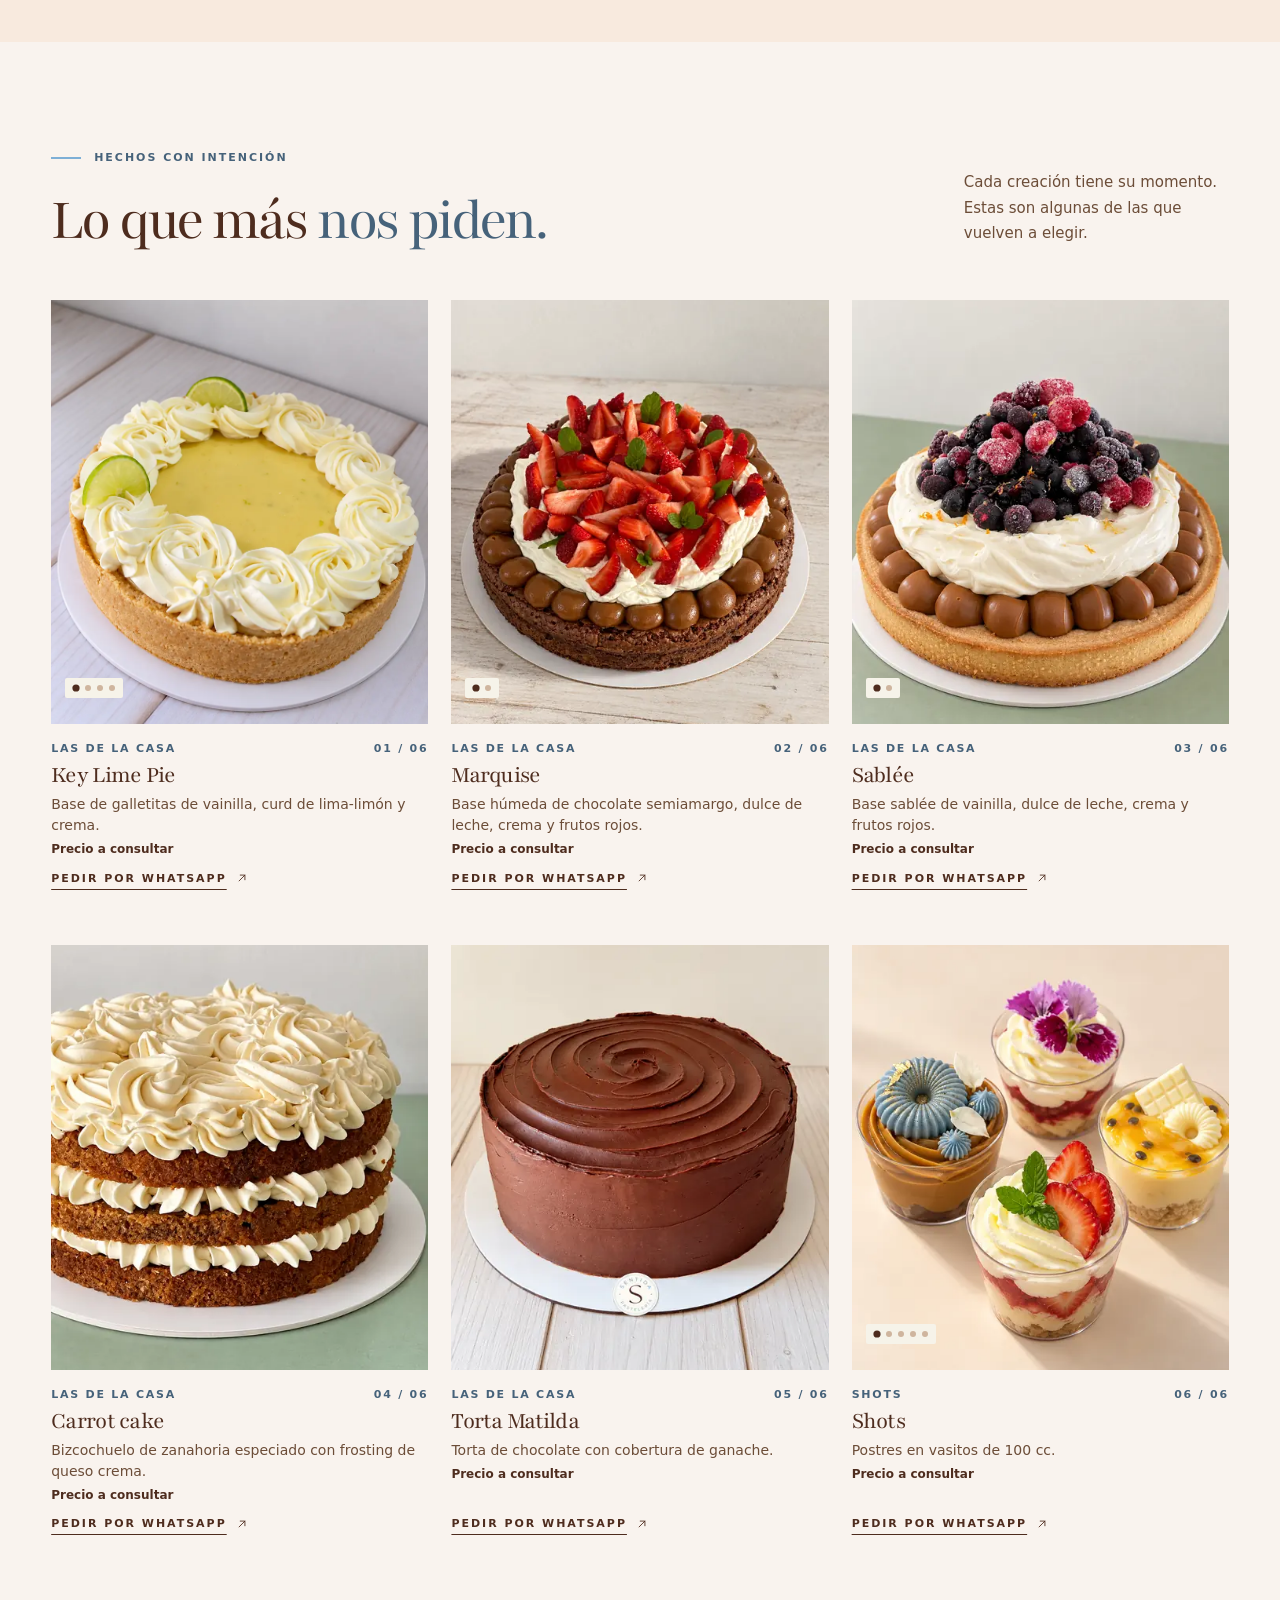
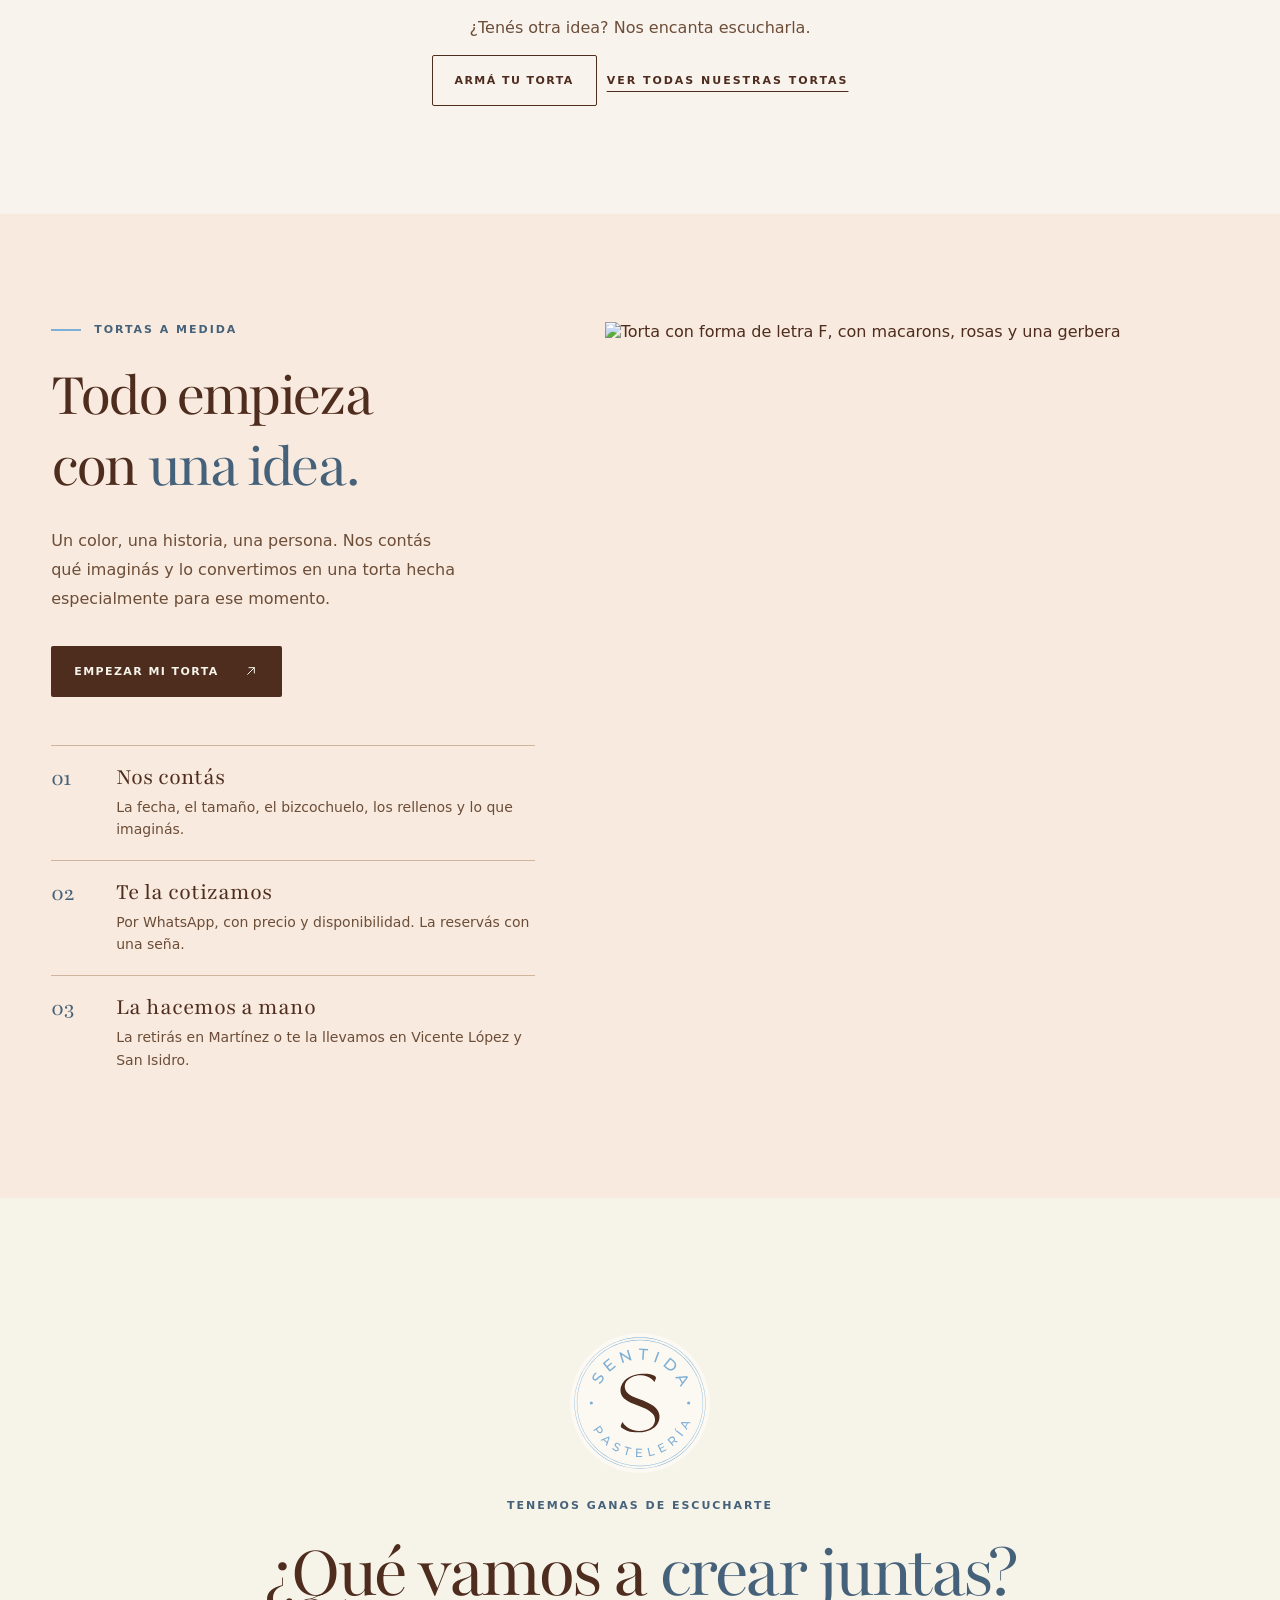
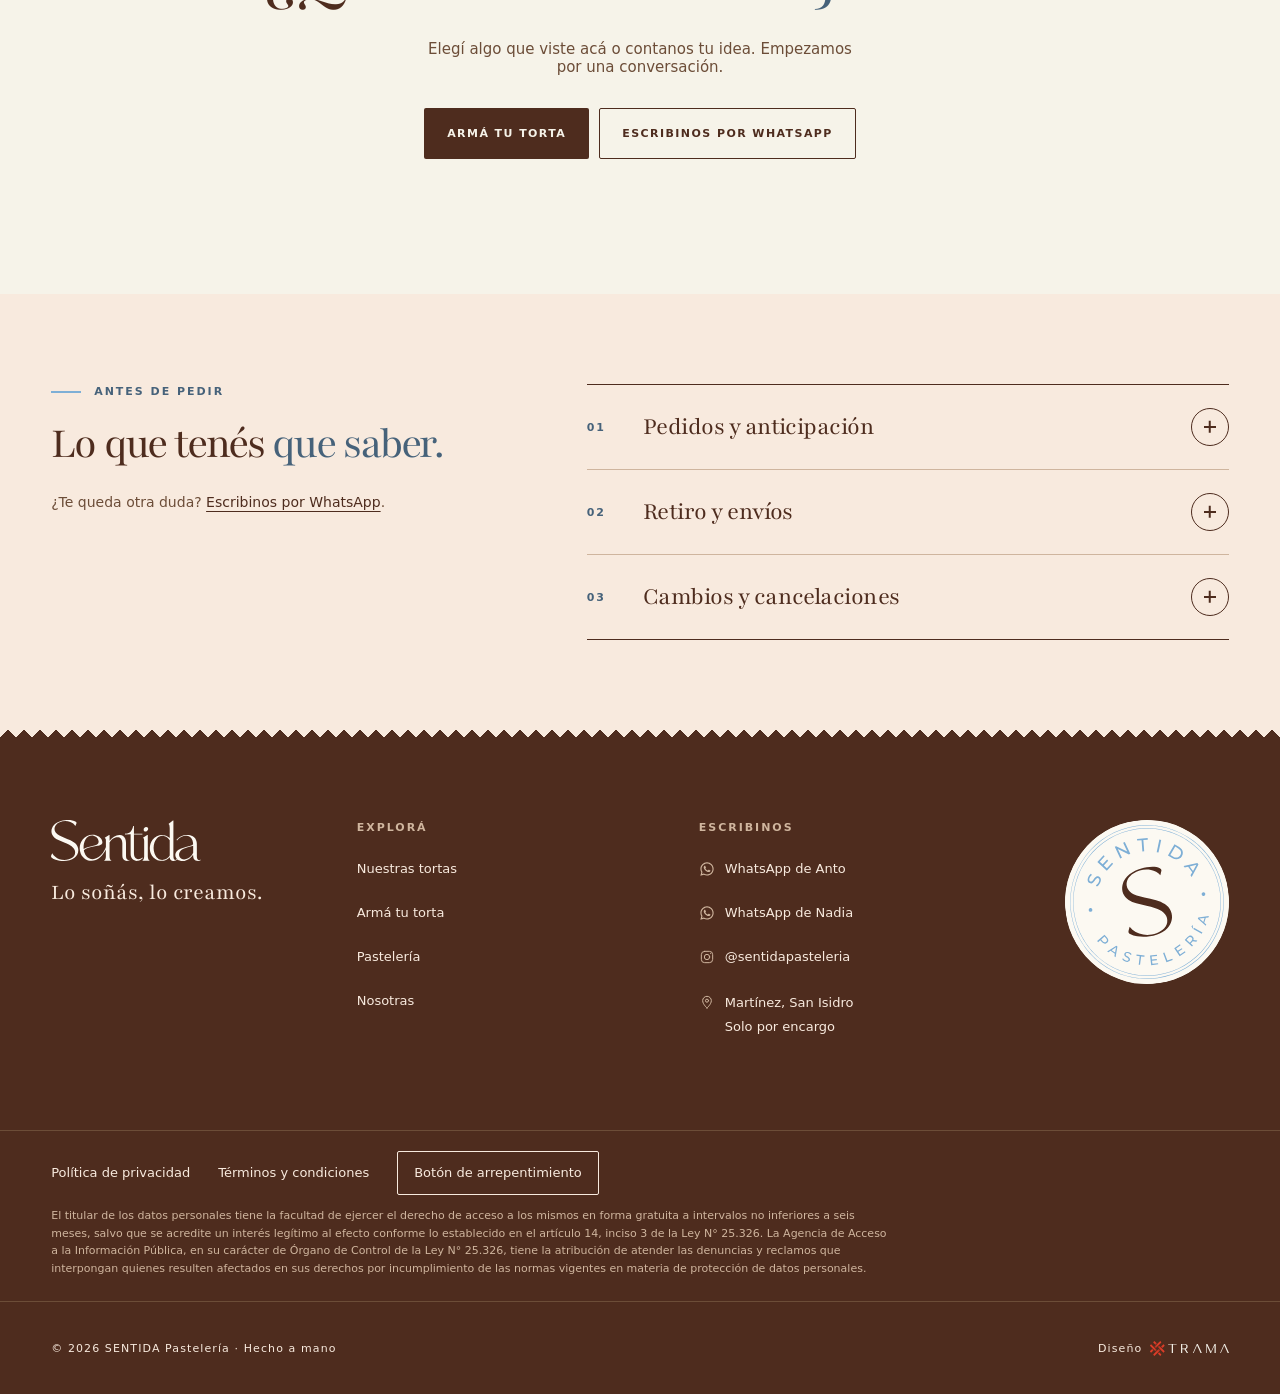
==== commit 2f7ef764: "v6: el fondo claro pasa a #F6F3E9 Pedido del 07/10. Cambia --blanco en comun/marca.css (la fuente de" ====
--- a/index.html
+++ b/index.html
@@ -6,7 +6,7 @@
 <meta name="color-scheme" content="light">
 <title>SENTIDA Pastelería · Lo soñás, lo creamos</title>
 <meta name="description" content="Pastelería artesanal por encargo en Martínez, San Isidro. Tortas hechas a mano por Anto y Nadia: nuestras tortas, armá tu torta y pastelería. Armá tu pedido y mandalo por WhatsApp.">
-<meta name="theme-color" content="#FCF9F2">
+<meta name="theme-color" content="#F6F3E9">
 <link rel="canonical" href="https://tramaid.github.io/sentida-pasteleria/">
 <link rel="icon" href="assets/marca/favicon.svg" type="image/svg+xml">
 <link rel="apple-touch-icon" href="assets/apple-touch-icon.png">
--- a/comun/marca.css
+++ b/comun/marca.css
@@ -13,7 +13,7 @@
 @font-face{font-family:"Playfair respaldo"; src:local("Georgia"); size-adjust:103%; ascent-override:92%; descent-override:24%; line-gap-override:0%}
 
 :root{
-  --blanco:#FCF9F2;
+  --blanco:#F6F3E9;           /* el fondo claro de todo el sitio (cambiado el 07/10/2026) */
   --crema:#F8EADE;
   --crema-suave:#F9F3EE;      /* fondos intermedios y hover de tarjetas */
   --beige:#CFB59E;
